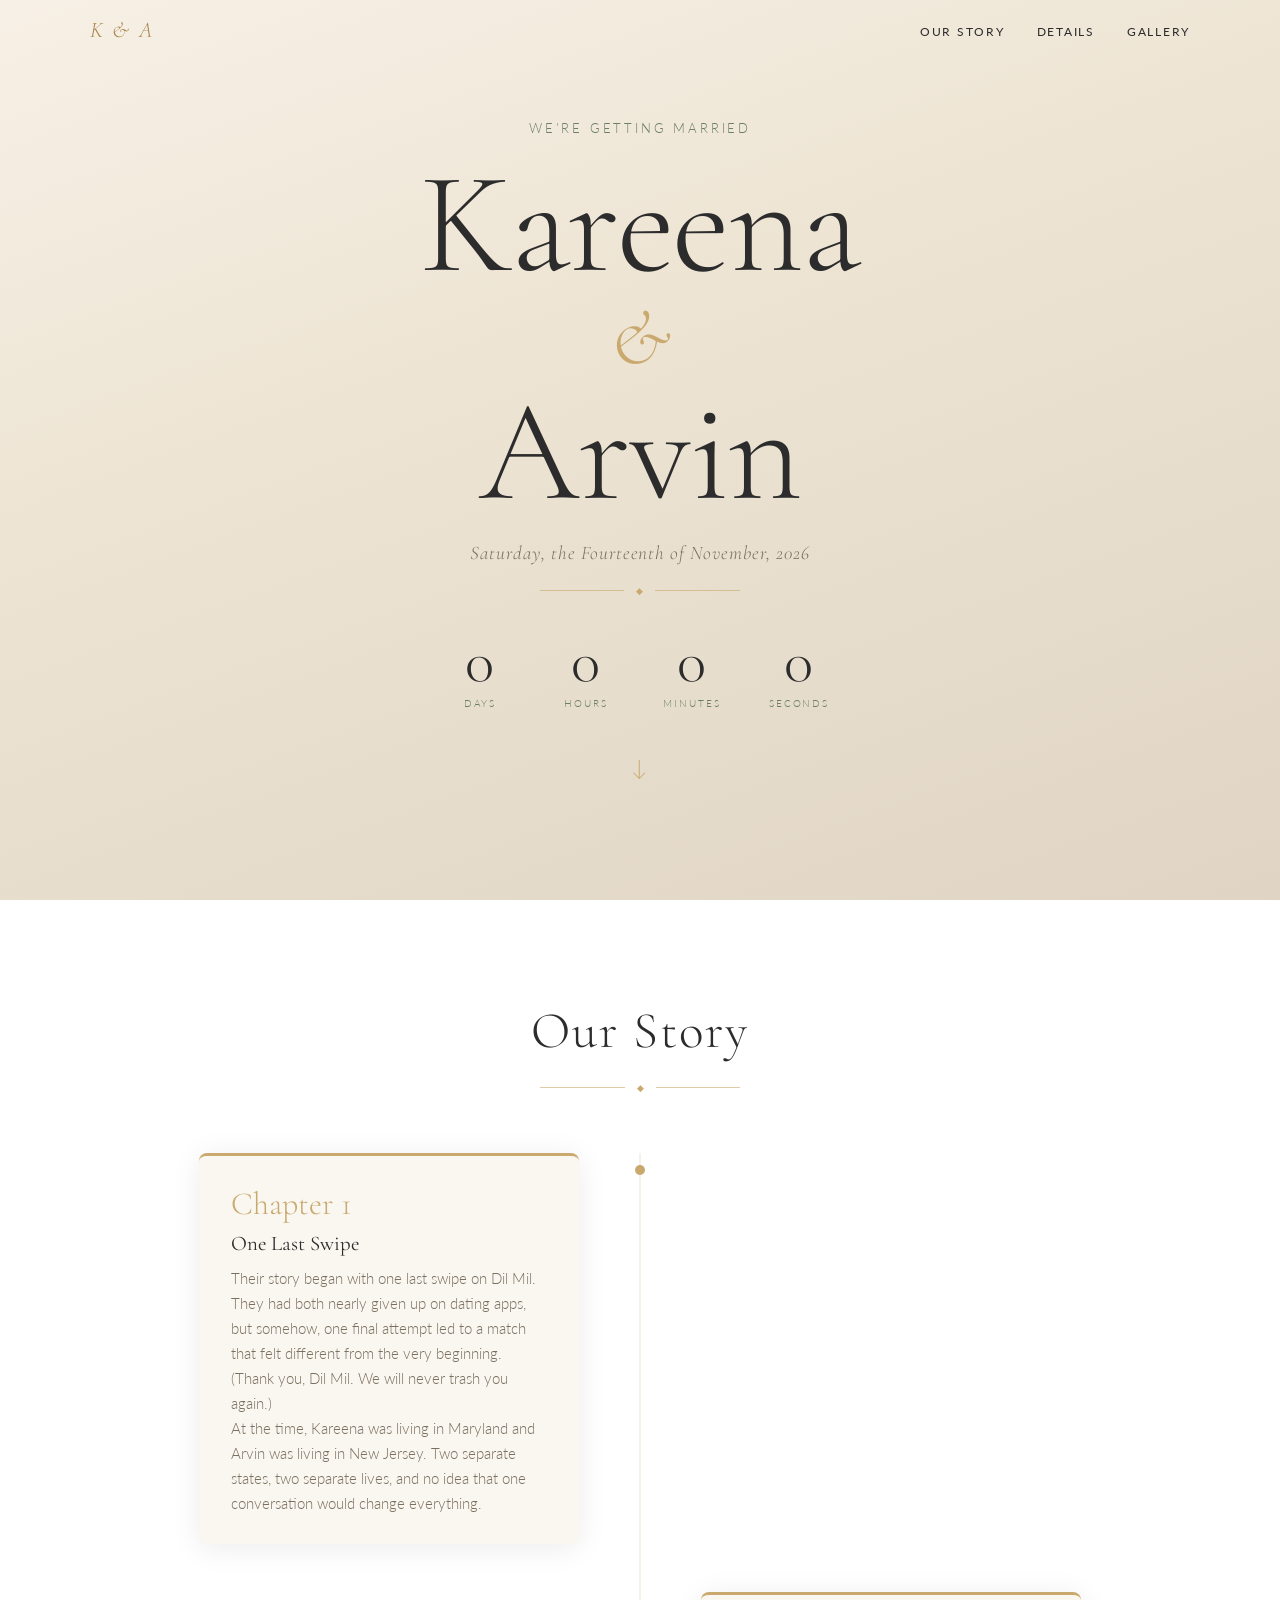
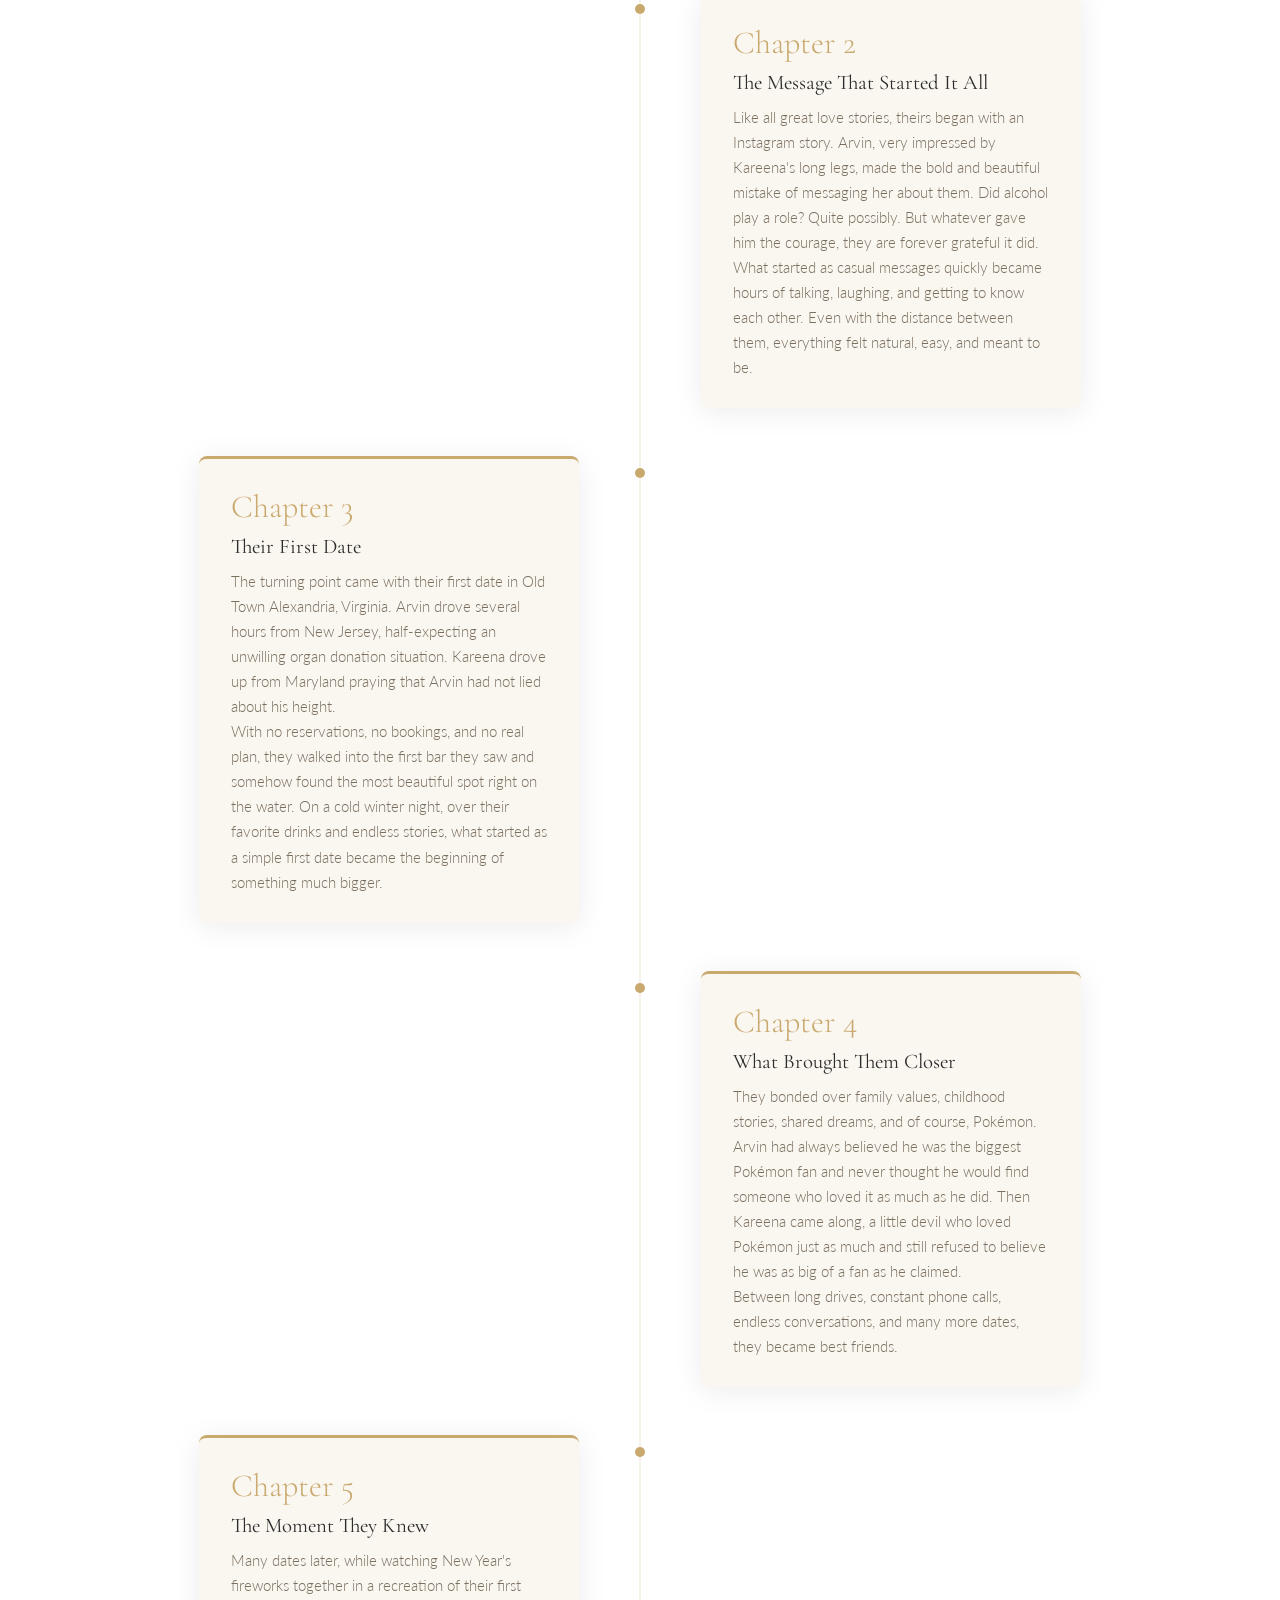
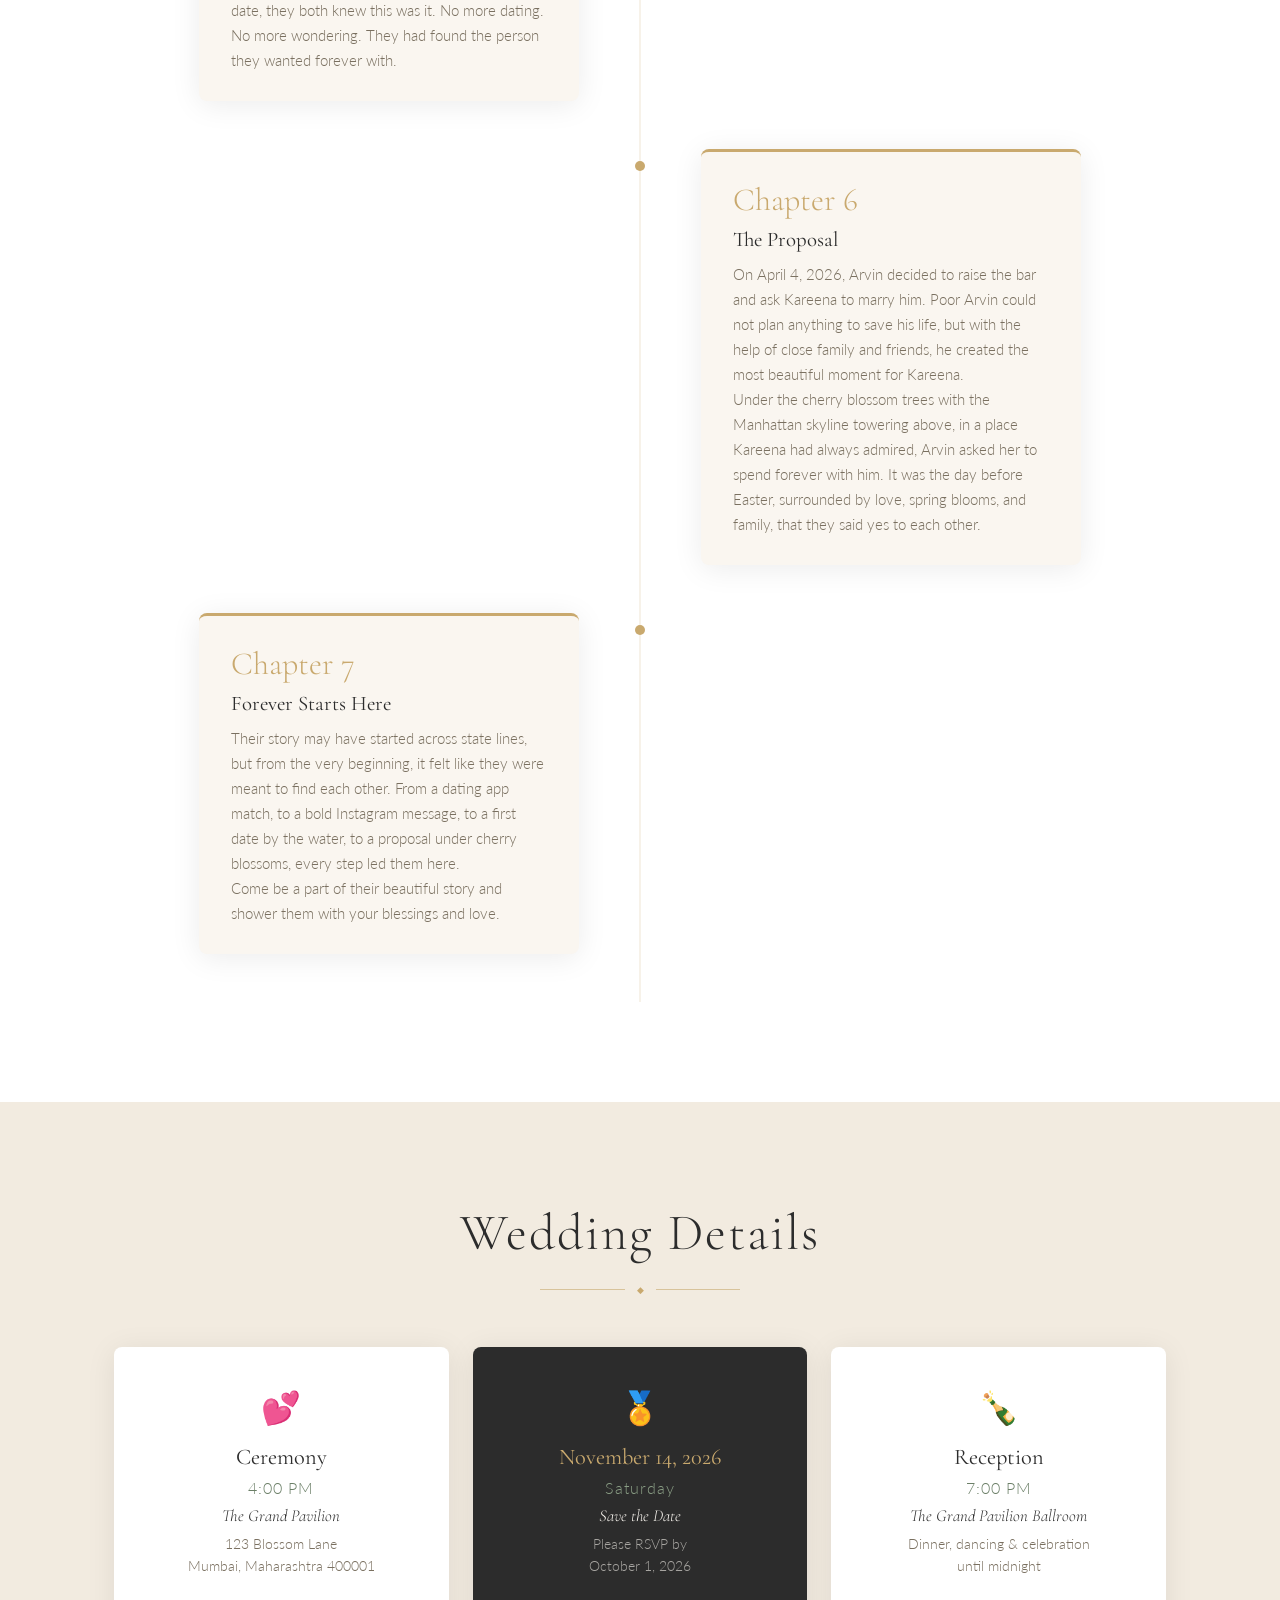
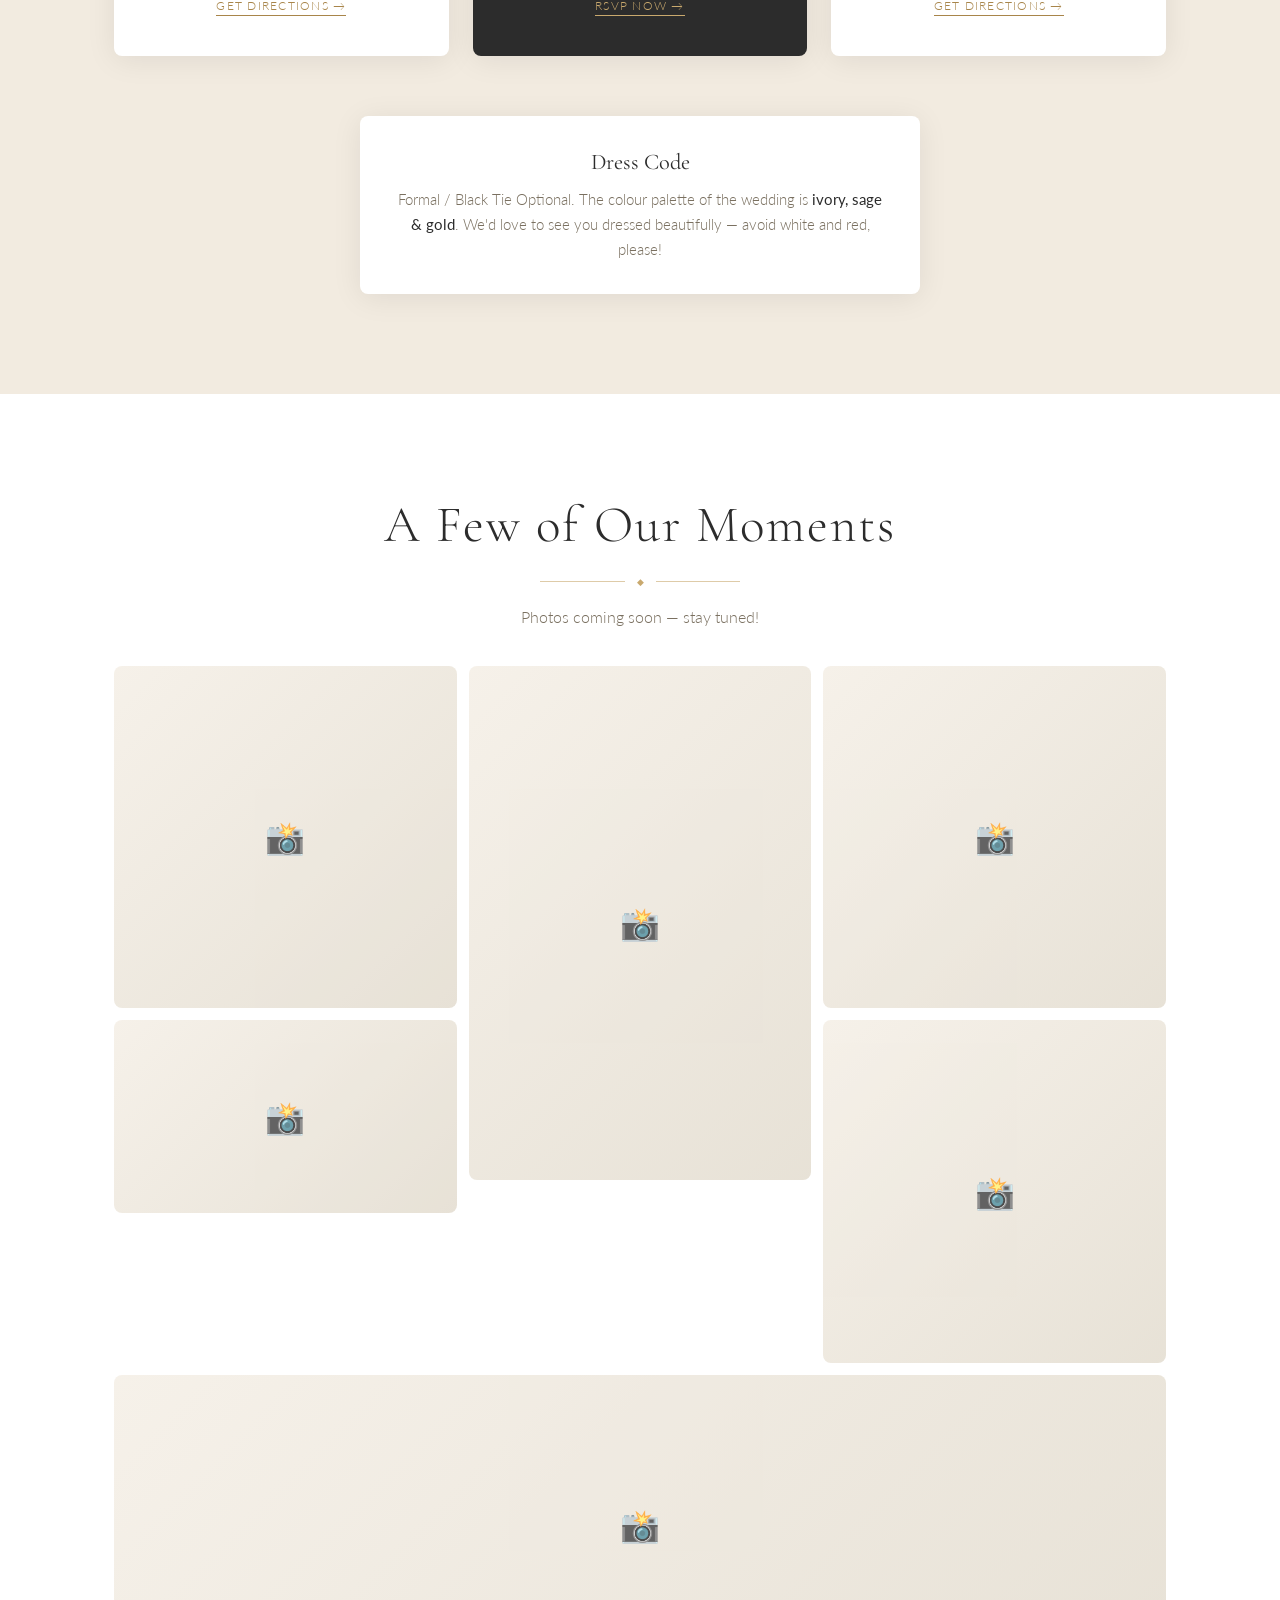
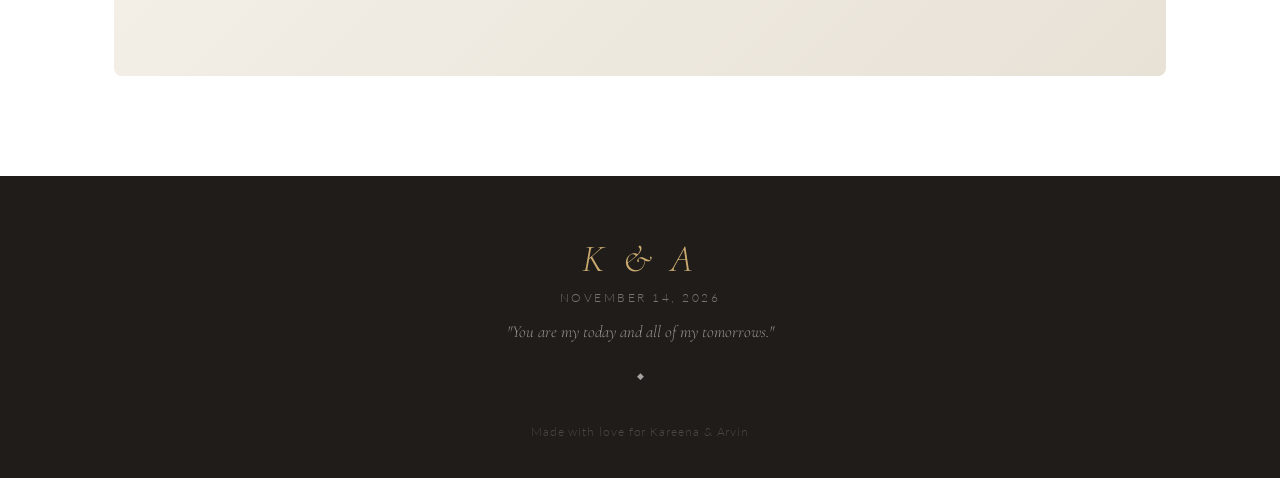
==== index.html @ 4f5df91a "fix: fixed RSVP link" ====
<!doctype html>
<html lang="en">
  <head>
    <meta charset="UTF-8" />
    <meta name="viewport" content="width=device-width, initial-scale=1.0" />
    <title>Kareena & Arvin — Forever Begins</title>
    <link rel="preconnect" href="https://fonts.googleapis.com" />
    <link rel="preconnect" href="https://fonts.gstatic.com" crossorigin />
    <link
      href="https://fonts.googleapis.com/css2?family=Cormorant+Garamond:ital,wght@0,300;0,400;0,600;1,300;1,400&family=Lato:wght@300;400&display=swap"
      rel="stylesheet"
    />
    <link rel="stylesheet" href="styles.css" />
  </head>
  <body>
    <!-- Navigation -->
    <nav id="navbar">
      <div class="nav-inner">
        <span class="nav-monogram">K &amp; A</span>
        <ul class="nav-links">
          <li><a href="#story">Our Story</a></li>
          <li><a href="#details">Details</a></li>
          <li><a href="#gallery">Gallery</a></li>
        </ul>
      </div>
    </nav>

    <!-- Hero -->
    <section id="hero">
      <div class="petals" aria-hidden="true" id="petals"></div>
      <div class="hero-content">
        <p class="hero-pre">We're getting married</p>
        <h1 class="hero-names">Kareena<span class="amp">&amp;</span>Arvin</h1>
        <p class="hero-date">Saturday, the Fourteenth of November, 2026</p>
        <div class="divider">
          <span></span><span class="diamond">◆</span><span></span>
        </div>
        <div class="countdown" id="countdown">
          <div class="count-block">
            <span class="count-num" id="days">--</span
            ><span class="count-label">Days</span>
          </div>
          <div class="count-block">
            <span class="count-num" id="hours">--</span
            ><span class="count-label">Hours</span>
          </div>
          <div class="count-block">
            <span class="count-num" id="minutes">--</span
            ><span class="count-label">Minutes</span>
          </div>
          <div class="count-block">
            <span class="count-num" id="seconds">--</span
            ><span class="count-label">Seconds</span>
          </div>
        </div>
        <a href="#story" class="scroll-cue" aria-label="Scroll down">&#8595;</a>
      </div>
    </section>

    <!-- Our Story -->
    <section id="story">
      <div class="container">
        <h2 class="section-title">Our Story</h2>
        <div class="divider">
          <span></span><span class="diamond">◆</span><span></span>
        </div>
        <div class="timeline">
          <div class="timeline-item left">
            <div class="timeline-card">
              <span class="timeline-year">Chapter 1</span>
              <h3>One Last Swipe</h3>
              <p>
                Their story began with one last swipe on Dil Mil. They had both
                nearly given up on dating apps, but somehow, one final attempt
                led to a match that felt different from the very beginning.
                (Thank you, Dil Mil. We will never trash you again.)
              </p>
              <p>
                At the time, Kareena was living in Maryland and Arvin was living
                in New Jersey. Two separate states, two separate lives, and no
                idea that one conversation would change everything.
              </p>
            </div>
          </div>
          <div class="timeline-item right">
            <div class="timeline-card">
              <span class="timeline-year">Chapter 2</span>
              <h3>The Message That Started It All</h3>
              <p>
                Like all great love stories, theirs began with an Instagram
                story. Arvin, very impressed by Kareena's long legs, made the
                bold and beautiful mistake of messaging her about them. Did
                alcohol play a role? Quite possibly. But whatever gave him the
                courage, they are forever grateful it did.
              </p>
              <p>
                What started as casual messages quickly became hours of talking,
                laughing, and getting to know each other. Even with the distance
                between them, everything felt natural, easy, and meant to be.
              </p>
            </div>
          </div>
          <div class="timeline-item left">
            <div class="timeline-card">
              <span class="timeline-year">Chapter 3</span>
              <h3>Their First Date</h3>
              <p>
                The turning point came with their first date in Old Town
                Alexandria, Virginia. Arvin drove several hours from New Jersey,
                half-expecting an unwilling organ donation situation. Kareena
                drove up from Maryland praying that Arvin had not lied about his
                height.
              </p>
              <p>
                With no reservations, no bookings, and no real plan, they walked
                into the first bar they saw and somehow found the most beautiful
                spot right on the water. On a cold winter night, over their
                favorite drinks and endless stories, what started as a simple
                first date became the beginning of something much bigger.
              </p>
            </div>
          </div>
          <div class="timeline-item right">
            <div class="timeline-card">
              <span class="timeline-year">Chapter 4</span>
              <h3>What Brought Them Closer</h3>
              <p>
                They bonded over family values, childhood stories, shared
                dreams, and of course, Pokémon. Arvin had always believed he was
                the biggest Pokémon fan and never thought he would find someone
                who loved it as much as he did. Then Kareena came along, a
                little devil who loved Pokémon just as much and still refused to
                believe he was as big of a fan as he claimed.
              </p>
              <p>
                Between long drives, constant phone calls, endless
                conversations, and many more dates, they became best friends.
              </p>
            </div>
          </div>
          <div class="timeline-item left">
            <div class="timeline-card">
              <span class="timeline-year">Chapter 5</span>
              <h3>The Moment They Knew</h3>
              <p>
                Many dates later, while watching New Year's fireworks together
                in a recreation of their first date, they both knew this was it.
                No more dating. No more wondering. They had found the person
                they wanted forever with.
              </p>
            </div>
          </div>
          <div class="timeline-item right">
            <div class="timeline-card">
              <span class="timeline-year">Chapter 6</span>
              <h3>The Proposal</h3>
              <p>
                On April 4, 2026, Arvin decided to raise the bar and ask Kareena
                to marry him. Poor Arvin could not plan anything to save his
                life, but with the help of close family and friends, he created
                the most beautiful moment for Kareena.
              </p>
              <p>
                Under the cherry blossom trees with the Manhattan skyline
                towering above, in a place Kareena had always admired, Arvin
                asked her to spend forever with him. It was the day before
                Easter, surrounded by love, spring blooms, and family, that they
                said yes to each other.
              </p>
            </div>
          </div>
          <div class="timeline-item left">
            <div class="timeline-card">
              <span class="timeline-year">Chapter 7</span>
              <h3>Forever Starts Here</h3>
              <p>
                Their story may have started across state lines, but from the
                very beginning, it felt like they were meant to find each other.
                From a dating app match, to a bold Instagram message, to a first
                date by the water, to a proposal under cherry blossoms, every
                step led them here.
              </p>
              <p>
                Come be a part of their beautiful story and shower them with
                your blessings and love.
              </p>
            </div>
          </div>
        </div>
      </div>
    </section>

    <!-- Details -->
    <section id="details">
      <div class="container">
        <h2 class="section-title">Wedding Details</h2>
        <div class="divider">
          <span></span><span class="diamond">◆</span><span></span>
        </div>
        <div class="details-grid">
          <div class="detail-card">
            <div class="detail-icon">&#128149;</div>
            <h3>Ceremony</h3>
            <p class="detail-time">4:00 PM</p>
            <p class="detail-venue">The Grand Pavilion</p>
            <p class="detail-address">
              123 Blossom Lane<br />Mumbai, Maharashtra 400001
            </p>
            <a
              class="detail-link"
              href="https://maps.google.com"
              target="_blank"
              rel="noopener"
              >Get Directions →</a
            >
          </div>

          <div class="detail-card featured">
            <div class="detail-icon">&#127941;</div>
            <h3>November 14, 2026</h3>
            <p class="detail-time">Saturday</p>
            <p class="detail-venue">Save the Date</p>
            <p class="detail-address">Please RSVP by<br />October 1, 2026</p>
            <a class="detail-link" href="rsvp.html">RSVP Now →</a>
          </div>

          <div class="detail-card">
            <div class="detail-icon">&#127870;</div>
            <h3>Reception</h3>
            <p class="detail-time">7:00 PM</p>
            <p class="detail-venue">The Grand Pavilion Ballroom</p>
            <p class="detail-address">
              Dinner, dancing &amp; celebration<br />until midnight
            </p>
            <a
              class="detail-link"
              href="https://maps.google.com"
              target="_blank"
              rel="noopener"
              >Get Directions →</a
            >
          </div>
        </div>

        <div class="dress-code">
          <h3>Dress Code</h3>
          <p>
            Formal / Black Tie Optional. The colour palette of the wedding is
            <strong>ivory, sage &amp; gold</strong>. We'd love to see you
            dressed beautifully — avoid white and red, please!
          </p>
        </div>
      </div>
    </section>

    <!-- Gallery -->
    <section id="gallery">
      <div class="container">
        <h2 class="section-title">A Few of Our Moments</h2>
        <div class="divider">
          <span></span><span class="diamond">◆</span><span></span>
        </div>
        <p class="section-sub">Photos coming soon — stay tuned!</p>
        <div class="gallery-grid">
          <div class="gallery-item g1">
            <div class="gallery-placeholder"><span>&#128248;</span></div>
          </div>
          <div class="gallery-item g2">
            <div class="gallery-placeholder"><span>&#128248;</span></div>
          </div>
          <div class="gallery-item g3">
            <div class="gallery-placeholder"><span>&#128248;</span></div>
          </div>
          <div class="gallery-item g4">
            <div class="gallery-placeholder"><span>&#128248;</span></div>
          </div>
          <div class="gallery-item g5">
            <div class="gallery-placeholder"><span>&#128248;</span></div>
          </div>
          <div class="gallery-item g6">
            <div class="gallery-placeholder"><span>&#128248;</span></div>
          </div>
        </div>
      </div>
    </section>

    <!-- Footer -->
    <footer id="footer">
      <p class="footer-monogram">K &amp; A</p>
      <p class="footer-date">November 14, 2026</p>
      <p class="footer-quote">"You are my today and all of my tomorrows."</p>
      <div class="divider light">
        <span></span><span class="diamond">◆</span><span></span>
      </div>
      <p class="footer-credit">Made with love for Kareena &amp; Arvin</p>
    </footer>

    <script src="script.js"></script>
  </body>
</html>
---- styles.css ----
/* ===== Variables ===== */
:root {
  --ivory:     #faf6f0;
  --cream:     #f2ebe0;
  --sage:      #8a9e85;
  --sage-dark: #6b7f67;
  --gold:      #c9a96e;
  --gold-dark: #a8854a;
  --charcoal:  #2c2c2c;
  --muted:     #7a7060;
  --white:     #ffffff;
  --radius:    8px;
  --shadow:    0 4px 30px rgba(0,0,0,0.08);
  --transition: 0.3s ease;
  --font-serif: 'Cormorant Garamond', Georgia, serif;
  --font-sans:  'Lato', sans-serif;
}

/* ===== Reset ===== */
*, *::before, *::after { box-sizing: border-box; margin: 0; padding: 0; }
html { scroll-behavior: smooth; }
body {
  font-family: var(--font-sans);
  font-weight: 300;
  color: var(--charcoal);
  background: var(--ivory);
  overflow-x: hidden;
}

/* ===== Utility ===== */
.container {
  max-width: 1100px;
  margin: 0 auto;
  padding: 0 24px;
}
.section-title {
  font-family: var(--font-serif);
  font-size: clamp(2rem, 5vw, 3.2rem);
  font-weight: 300;
  text-align: center;
  color: var(--charcoal);
  letter-spacing: 0.04em;
}
.section-sub {
  text-align: center;
  color: var(--muted);
  font-size: 1rem;
  margin-top: 12px;
}
.divider {
  display: flex;
  align-items: center;
  gap: 12px;
  margin: 20px auto;
  max-width: 200px;
}
.divider span:first-child,
.divider span:last-child {
  flex: 1;
  height: 1px;
  background: var(--gold);
  opacity: 0.6;
}
.divider .diamond {
  color: var(--gold);
  font-size: 0.55rem;
  flex: none;
}
.divider.light span:first-child,
.divider.light span:last-child { background: rgba(255,255,255,0.4); }
.divider.light .diamond { color: rgba(255,255,255,0.6); }

/* ===== Navbar ===== */
#navbar {
  position: fixed;
  top: 0; left: 0; right: 0;
  z-index: 100;
  padding: 16px 24px;
  transition: background var(--transition), box-shadow var(--transition);
}
#navbar.scrolled {
  background: rgba(250, 246, 240, 0.97);
  box-shadow: 0 2px 20px rgba(0,0,0,0.06);
  backdrop-filter: blur(8px);
}
.nav-inner {
  max-width: 1100px;
  margin: 0 auto;
  display: flex;
  align-items: center;
  justify-content: space-between;
}
.nav-monogram {
  font-family: var(--font-serif);
  font-size: 1.4rem;
  font-style: italic;
  color: var(--gold-dark);
  letter-spacing: 0.1em;
}
.nav-links {
  list-style: none;
  display: flex;
  gap: 32px;
}
.nav-links a {
  font-family: var(--font-sans);
  font-size: 0.78rem;
  font-weight: 400;
  letter-spacing: 0.14em;
  text-transform: uppercase;
  text-decoration: none;
  color: var(--charcoal);
  transition: color var(--transition);
}
.nav-links a:hover { color: var(--gold-dark); }

/* ===== Hero ===== */
#hero {
  position: relative;
  min-height: 100vh;
  display: flex;
  align-items: center;
  justify-content: center;
  text-align: center;
  background: linear-gradient(160deg, #f7f0e6 0%, #ede4d3 40%, #e0d5c5 100%);
  overflow: hidden;
}
.hero-content {
  position: relative;
  z-index: 2;
  padding: 24px;
}
.hero-pre {
  font-family: var(--font-sans);
  font-size: 0.8rem;
  letter-spacing: 0.22em;
  text-transform: uppercase;
  color: var(--sage-dark);
  margin-bottom: 20px;
}
.hero-names {
  font-family: var(--font-serif);
  font-size: clamp(3.5rem, 12vw, 9rem);
  font-weight: 300;
  line-height: 0.95;
  color: var(--charcoal);
  letter-spacing: -0.01em;
}
.hero-names .amp {
  display: block;
  font-style: italic;
  font-size: 0.55em;
  color: var(--gold);
  margin: 0.1em 0;
}
.hero-date {
  margin-top: 20px;
  font-family: var(--font-serif);
  font-size: clamp(0.95rem, 2.5vw, 1.2rem);
  font-style: italic;
  color: var(--muted);
  letter-spacing: 0.05em;
}
.countdown {
  display: flex;
  gap: clamp(16px, 4vw, 48px);
  justify-content: center;
  margin-top: 36px;
}
.count-block {
  display: flex;
  flex-direction: column;
  align-items: center;
  gap: 4px;
}
.count-num {
  font-family: var(--font-serif);
  font-size: clamp(2rem, 6vw, 3.8rem);
  font-weight: 300;
  color: var(--charcoal);
  line-height: 1;
  min-width: 2ch;
  text-align: center;
}
.count-label {
  font-size: 0.65rem;
  letter-spacing: 0.18em;
  text-transform: uppercase;
  color: var(--sage-dark);
}
.scroll-cue {
  display: inline-block;
  margin-top: 44px;
  font-size: 1.4rem;
  color: var(--gold);
  text-decoration: none;
  animation: bounce 2s infinite;
}

/* Petals */
.petals { position: absolute; inset: 0; pointer-events: none; overflow: hidden; }
.petal {
  position: absolute;
  top: -30px;
  width: 10px;
  height: 14px;
  border-radius: 50% 0 50% 0;
  opacity: 0;
  animation: fall linear infinite;
}

@keyframes fall {
  0%   { transform: translateY(0) rotate(0deg) scale(0.8); opacity: 0; }
  10%  { opacity: 0.6; }
  90%  { opacity: 0.4; }
  100% { transform: translateY(110vh) rotate(720deg) scale(1); opacity: 0; }
}
@keyframes bounce {
  0%, 100% { transform: translateY(0); }
  50%       { transform: translateY(8px); }
}

/* ===== Story ===== */
#story {
  padding: 100px 0;
  background: var(--white);
}
.timeline {
  position: relative;
  margin-top: 60px;
  padding: 0 20px;
}
.timeline::before {
  content: '';
  position: absolute;
  top: 0; bottom: 0;
  left: 50%;
  width: 1px;
  background: var(--gold);
  opacity: 0.3;
  transform: translateX(-50%);
}
.timeline-item {
  display: flex;
  justify-content: flex-end;
  padding: 0 56% 48px 0;
  position: relative;
}
.timeline-item.right {
  justify-content: flex-start;
  padding: 0 0 48px 56%;
}
.timeline-item::after {
  content: '';
  position: absolute;
  top: 12px;
  left: 50%;
  width: 10px;
  height: 10px;
  background: var(--gold);
  border-radius: 50%;
  transform: translateX(-50%);
}
.timeline-card {
  background: var(--ivory);
  border-radius: var(--radius);
  padding: 28px 32px;
  box-shadow: var(--shadow);
  max-width: 380px;
  border-top: 3px solid var(--gold);
  transition: transform var(--transition);
}
.timeline-card:hover { transform: translateY(-4px); }
.timeline-year {
  font-family: var(--font-serif);
  font-size: 2rem;
  font-weight: 300;
  color: var(--gold);
  display: block;
  margin-bottom: 8px;
}
.timeline-card h3 {
  font-family: var(--font-serif);
  font-size: 1.3rem;
  font-weight: 400;
  margin-bottom: 10px;
  color: var(--charcoal);
}
.timeline-card p {
  font-size: 0.92rem;
  line-height: 1.7;
  color: var(--muted);
}

/* ===== Details ===== */
#details {
  padding: 100px 0;
  background: var(--cream);
}
.details-grid {
  display: grid;
  grid-template-columns: repeat(3, 1fr);
  gap: 24px;
  margin-top: 52px;
}
.detail-card {
  background: var(--white);
  border-radius: var(--radius);
  padding: 40px 28px;
  text-align: center;
  box-shadow: var(--shadow);
  transition: transform var(--transition);
  display: flex;
  flex-direction: column;
  align-items: center;
  gap: 8px;
}
.detail-card:hover { transform: translateY(-4px); }
.detail-card.featured {
  background: var(--charcoal);
  color: var(--ivory);
  transform: translateY(-10px);
}
.detail-card.featured:hover { transform: translateY(-14px); }
.detail-icon { font-size: 2rem; margin-bottom: 8px; }
.detail-card h3 {
  font-family: var(--font-serif);
  font-size: 1.4rem;
  font-weight: 400;
}
.detail-card.featured h3 { color: var(--gold); }
.detail-time {
  font-size: 1rem;
  color: var(--sage-dark);
  letter-spacing: 0.06em;
}
.detail-card.featured .detail-time { color: var(--sage); }
.detail-venue {
  font-family: var(--font-serif);
  font-size: 1.05rem;
  font-style: italic;
  color: var(--charcoal);
}
.detail-card.featured .detail-venue { color: var(--ivory); }
.detail-address {
  font-size: 0.85rem;
  color: var(--muted);
  line-height: 1.6;
  text-align: center;
}
.detail-card.featured .detail-address { color: rgba(250,246,240,0.6); }
.detail-link {
  display: inline-block;
  margin-top: 12px;
  font-size: 0.78rem;
  letter-spacing: 0.1em;
  text-transform: uppercase;
  text-decoration: none;
  color: var(--gold-dark);
  border-bottom: 1px solid var(--gold-dark);
  padding-bottom: 2px;
  transition: opacity var(--transition);
}
.detail-card.featured .detail-link { color: var(--gold); border-color: var(--gold); }
.detail-link:hover { opacity: 0.7; }

.dress-code {
  margin-top: 60px;
  text-align: center;
  max-width: 560px;
  margin-left: auto;
  margin-right: auto;
  background: var(--white);
  border-radius: var(--radius);
  padding: 32px 36px;
  box-shadow: var(--shadow);
}
.dress-code h3 {
  font-family: var(--font-serif);
  font-size: 1.4rem;
  font-weight: 400;
  margin-bottom: 12px;
}
.dress-code p {
  font-size: 0.92rem;
  line-height: 1.7;
  color: var(--muted);
}
.dress-code strong { color: var(--charcoal); font-weight: 400; }

/* ===== Gallery ===== */
#gallery {
  padding: 100px 0;
  background: var(--white);
}
.gallery-grid {
  display: grid;
  grid-template-columns: repeat(3, 1fr);
  grid-template-rows: auto auto;
  gap: 12px;
  margin-top: 40px;
}
.gallery-item { border-radius: var(--radius); overflow: hidden; }
.g1 { grid-column: 1; grid-row: 1; aspect-ratio: 1; }
.g2 { grid-column: 2; grid-row: 1 / 3; aspect-ratio: 2/3; }
.g3 { grid-column: 3; grid-row: 1; aspect-ratio: 1; }
.g4 { grid-column: 1; grid-row: 2; aspect-ratio: 16/9; }
.g5 { grid-column: 3; grid-row: 2; aspect-ratio: 1; }
.g6 { grid-column: 1 / 4; grid-row: 3; aspect-ratio: 21/6; }

.gallery-placeholder {
  width: 100%;
  height: 100%;
  min-height: 180px;
  background: linear-gradient(135deg, var(--cream) 0%, #ddd5c5 100%);
  display: flex;
  align-items: center;
  justify-content: center;
  font-size: 2rem;
  color: var(--gold);
  opacity: 0.7;
  transition: opacity var(--transition);
}
.gallery-item:hover .gallery-placeholder { opacity: 1; }

/* ===== RSVP ===== */
#rsvp {
  padding: 100px 0;
  background: linear-gradient(160deg, #2c2c2c 0%, #3d3530 100%);
}
#rsvp .section-title { color: var(--ivory); }
#rsvp .section-sub { color: rgba(250,246,240,0.6); }
#rsvp .divider span:first-child,
#rsvp .divider span:last-child { background: var(--gold); opacity: 0.4; }
#rsvp .divider .diamond { color: var(--gold); }
.rsvp-container { max-width: 680px; }

.rsvp-form {
  margin-top: 48px;
  display: flex;
  flex-direction: column;
  gap: 20px;
}
.form-row {
  display: grid;
  grid-template-columns: 1fr 1fr;
  gap: 20px;
}
.form-group {
  display: flex;
  flex-direction: column;
  gap: 6px;
}
.form-group label {
  font-size: 0.75rem;
  letter-spacing: 0.14em;
  text-transform: uppercase;
  color: rgba(250,246,240,0.7);
}
.form-group input,
.form-group select,
.form-group textarea {
  background: rgba(255,255,255,0.06);
  border: 1px solid rgba(201,169,110,0.3);
  border-radius: var(--radius);
  padding: 12px 16px;
  font-family: var(--font-sans);
  font-size: 0.95rem;
  color: var(--ivory);
  outline: none;
  transition: border-color var(--transition);
}
.form-group input::placeholder,
.form-group textarea::placeholder { color: rgba(250,246,240,0.3); }
.form-group input:focus,
.form-group select:focus,
.form-group textarea:focus { border-color: var(--gold); }
.form-group select option { background: #3d3530; color: var(--ivory); }
.form-group textarea { resize: vertical; min-height: 90px; }

.radio-group {
  display: flex;
  gap: 24px;
  flex-wrap: wrap;
}
.radio-label {
  display: flex;
  align-items: center;
  gap: 8px;
  font-size: 0.92rem;
  color: var(--ivory);
  cursor: pointer;
  letter-spacing: normal;
  text-transform: none;
}
.radio-label input[type="radio"] {
  accent-color: var(--gold);
  width: 16px;
  height: 16px;
  cursor: pointer;
}
.optional { color: rgba(250,246,240,0.4); font-size: 0.75em; }

.btn-submit {
  align-self: center;
  margin-top: 8px;
  padding: 14px 56px;
  font-family: var(--font-sans);
  font-size: 0.8rem;
  font-weight: 400;
  letter-spacing: 0.18em;
  text-transform: uppercase;
  color: var(--charcoal);
  background: var(--gold);
  border: none;
  border-radius: 2px;
  cursor: pointer;
  transition: background var(--transition), transform var(--transition);
}
.btn-submit:hover {
  background: var(--gold-dark);
  transform: translateY(-2px);
}
.form-success, .form-error { text-align: center; font-size: 0.92rem; display: none; }
.form-success { color: #a8c9a0; }
.form-error   { color: #e8a09a; }

/* ===== Footer ===== */
#footer {
  padding: 60px 24px 40px;
  background: #1f1c19;
  text-align: center;
  display: flex;
  flex-direction: column;
  align-items: center;
  gap: 8px;
}
.footer-monogram {
  font-family: var(--font-serif);
  font-size: 2.4rem;
  font-style: italic;
  color: var(--gold);
  letter-spacing: 0.12em;
}
.footer-date {
  font-size: 0.78rem;
  letter-spacing: 0.2em;
  text-transform: uppercase;
  color: rgba(250,246,240,0.4);
  margin-bottom: 8px;
}
.footer-quote {
  font-family: var(--font-serif);
  font-style: italic;
  font-size: 1.05rem;
  color: rgba(250,246,240,0.55);
  max-width: 400px;
}
.footer-credit {
  font-size: 0.72rem;
  letter-spacing: 0.08em;
  color: rgba(250,246,240,0.2);
  margin-top: 16px;
}

/* ===== RSVP Page ===== */
.rsvp-page #rsvp { padding-top: 60px; }

.rsvp-banner {
  padding: 140px 24px 60px;
  text-align: center;
  background: linear-gradient(160deg, #2c2c2c 0%, #3d3530 100%);
}
.rsvp-banner-title {
  font-family: var(--font-serif);
  font-size: clamp(3rem, 10vw, 6rem);
  font-weight: 300;
  color: var(--ivory);
  letter-spacing: 0.12em;
  line-height: 1;
  margin: 12px 0 16px;
}
.rsvp-banner .hero-pre { color: var(--sage); }
.rsvp-banner .hero-date { color: rgba(250,246,240,0.5); }

.honeypot { display: none; }
.nav-monogram { text-decoration: none; }
.nav-active { color: var(--gold-dark) !important; }

.rsvp-back {
  text-align: center;
  margin-top: 36px;
}
.rsvp-back a {
  font-size: 0.8rem;
  letter-spacing: 0.1em;
  text-transform: uppercase;
  color: rgba(250,246,240,0.45);
  text-decoration: none;
  border-bottom: 1px solid rgba(201,169,110,0.3);
  padding-bottom: 2px;
  transition: color var(--transition);
}
.rsvp-back a:hover { color: var(--gold); }

/* ===== Responsive ===== */
@media (max-width: 860px) {
  .details-grid { grid-template-columns: 1fr; max-width: 400px; margin-left: auto; margin-right: auto; }
  .detail-card.featured { transform: none; }
  .detail-card.featured:hover { transform: translateY(-4px); }

  .gallery-grid {
    grid-template-columns: 1fr 1fr;
    grid-template-rows: auto;
  }
  .g1,.g3,.g4,.g5 { grid-column: auto; grid-row: auto; aspect-ratio: 1; }
  .g2 { grid-column: auto; grid-row: auto; aspect-ratio: 1; }
  .g6 { grid-column: 1 / 3; aspect-ratio: 16/5; }

  .timeline::before { left: 20px; }
  .timeline-item,
  .timeline-item.right {
    justify-content: flex-start;
    padding: 0 0 36px 52px;
  }
  .timeline-item::after { left: 20px; }
  .timeline-card { max-width: 100%; }
}

@media (max-width: 600px) {
  .nav-links { display: none; }
  .form-row { grid-template-columns: 1fr; }
  .gallery-grid { grid-template-columns: 1fr; }
  .g6 { grid-column: 1; aspect-ratio: 4/3; }
  .hero-names { font-size: clamp(3rem, 18vw, 5.5rem); }
}
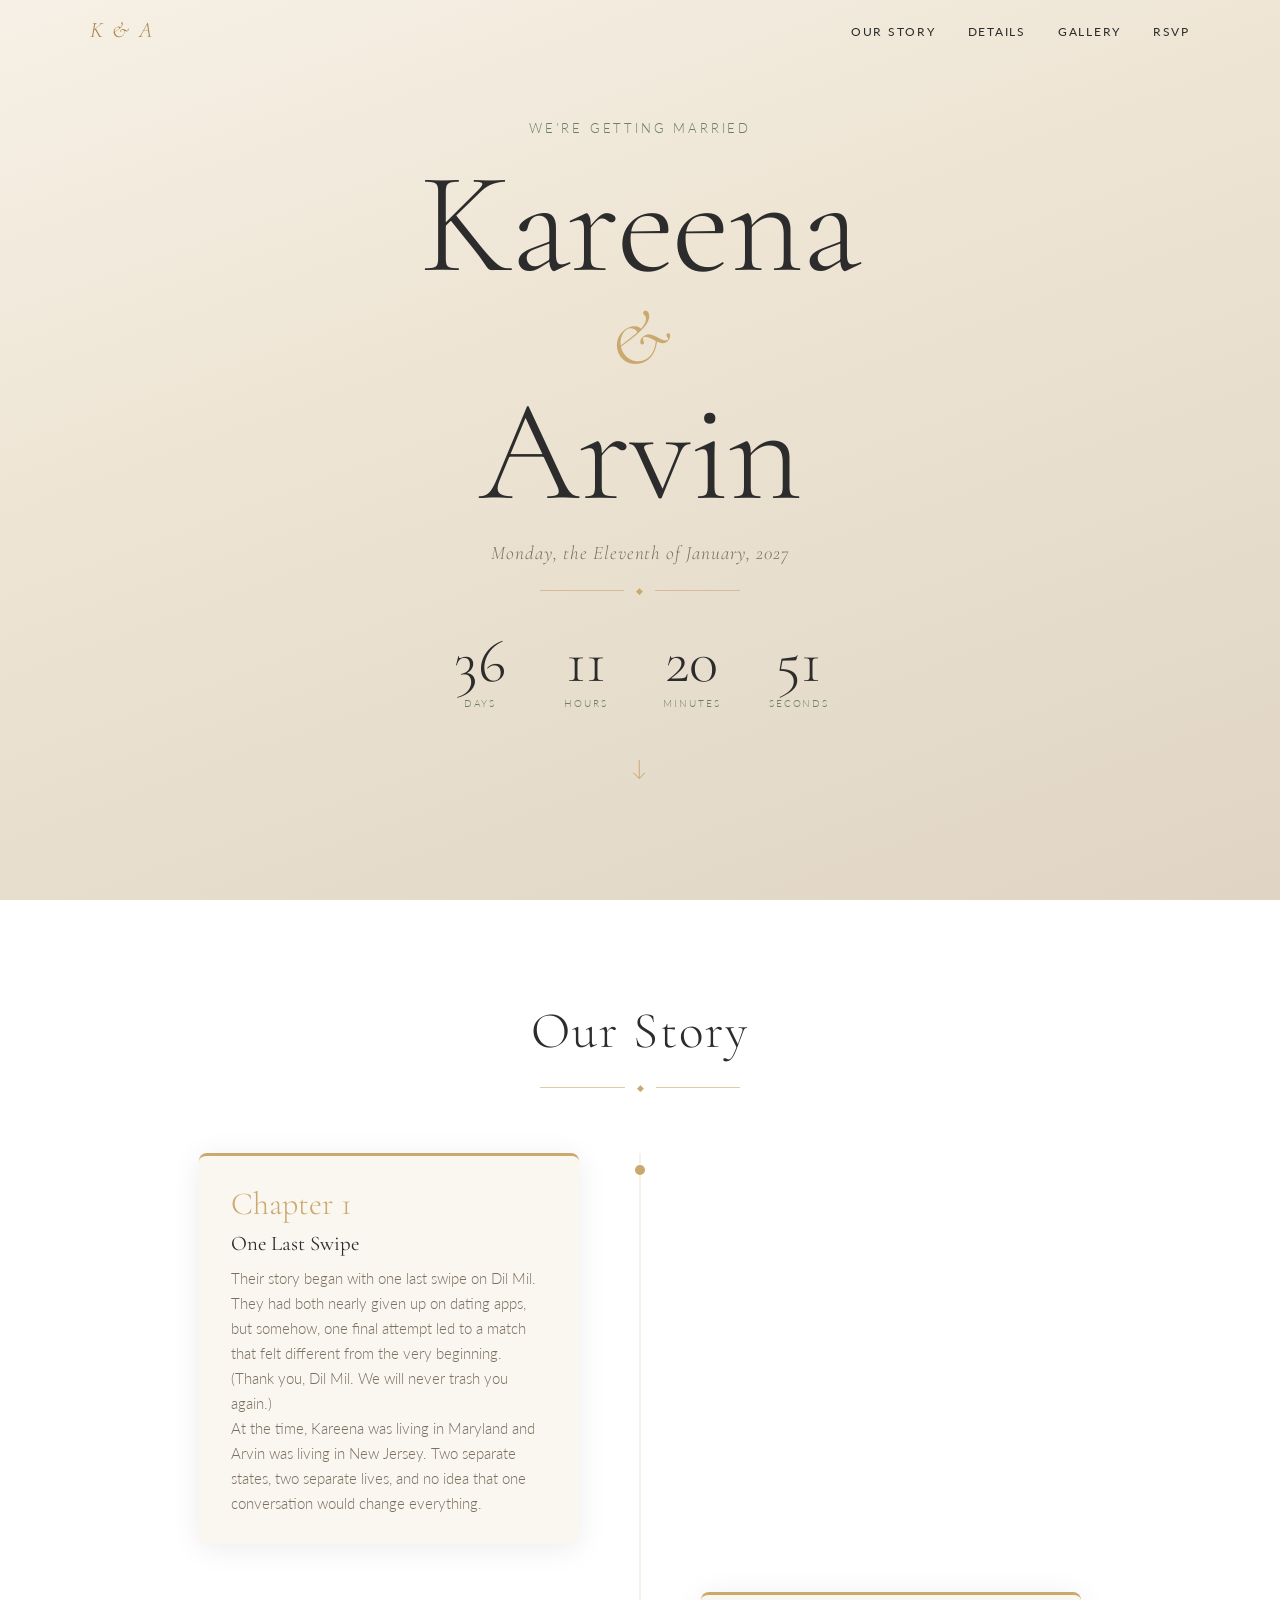
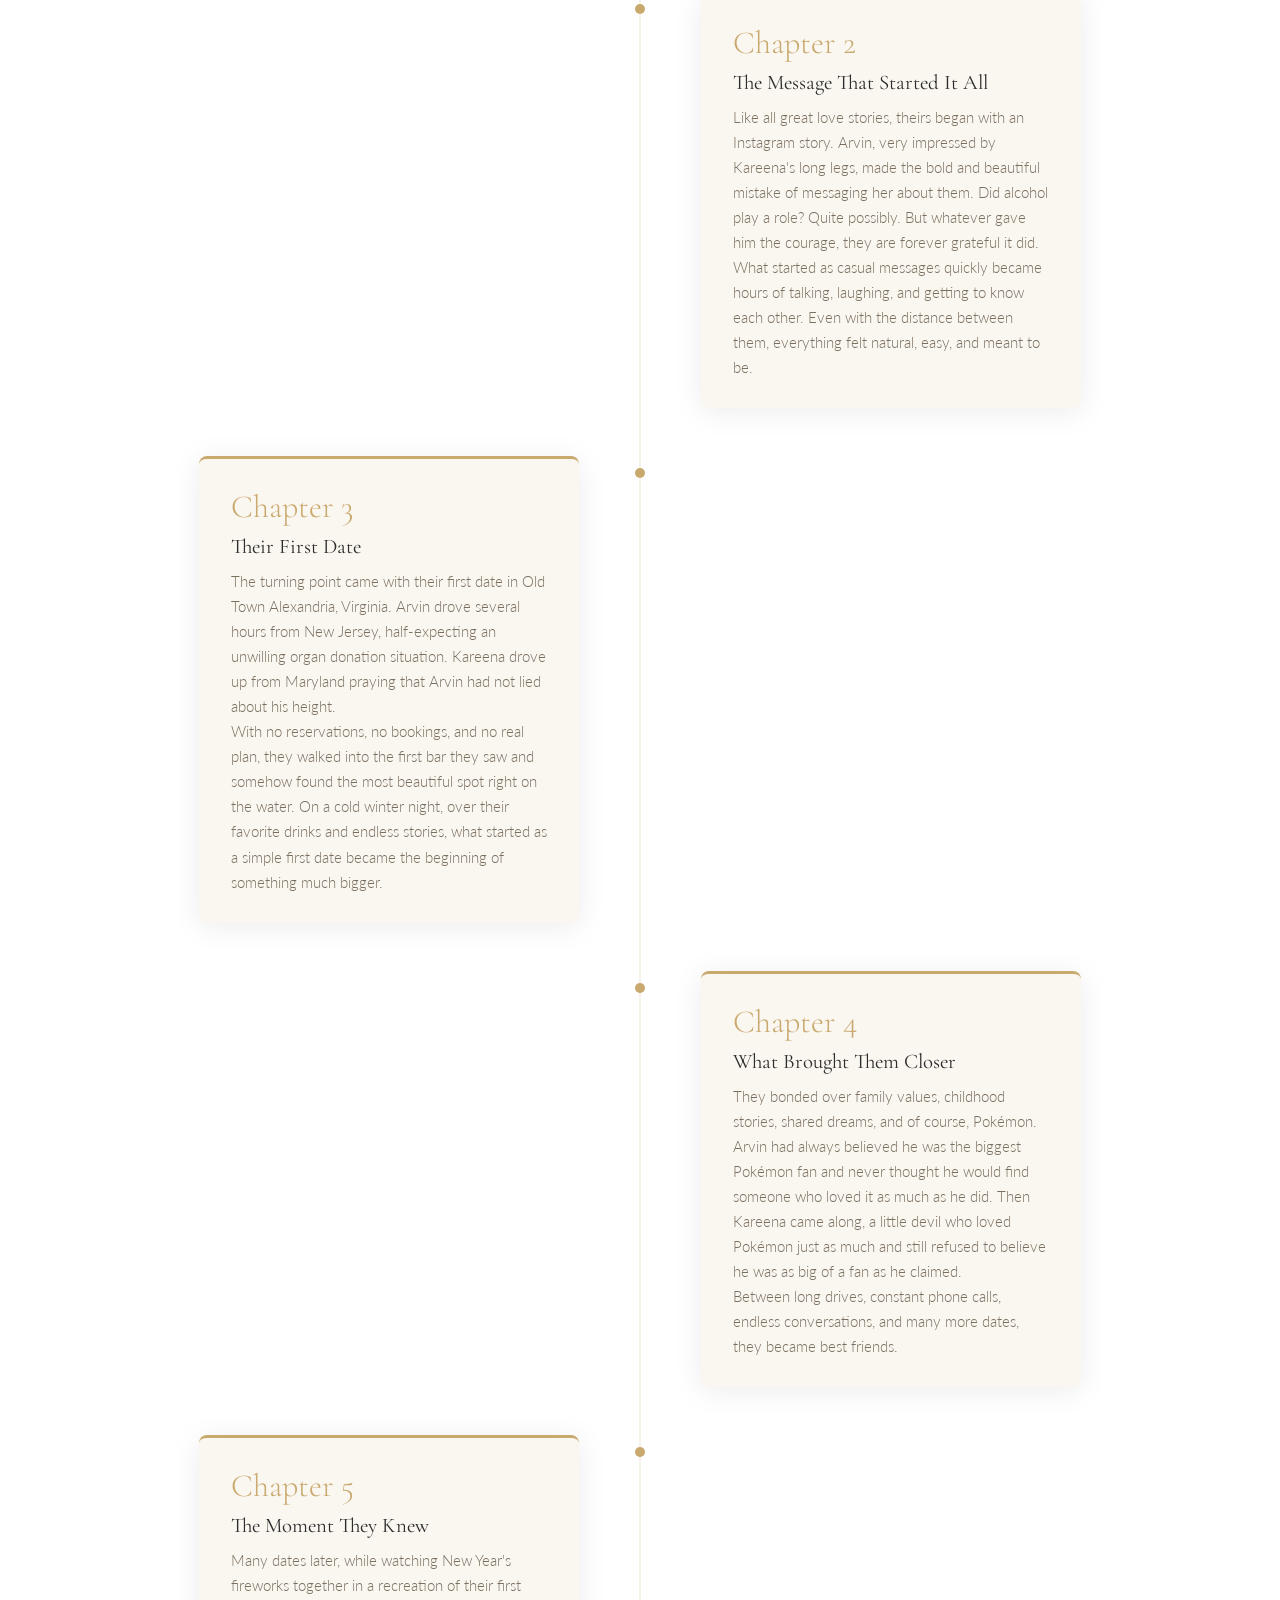
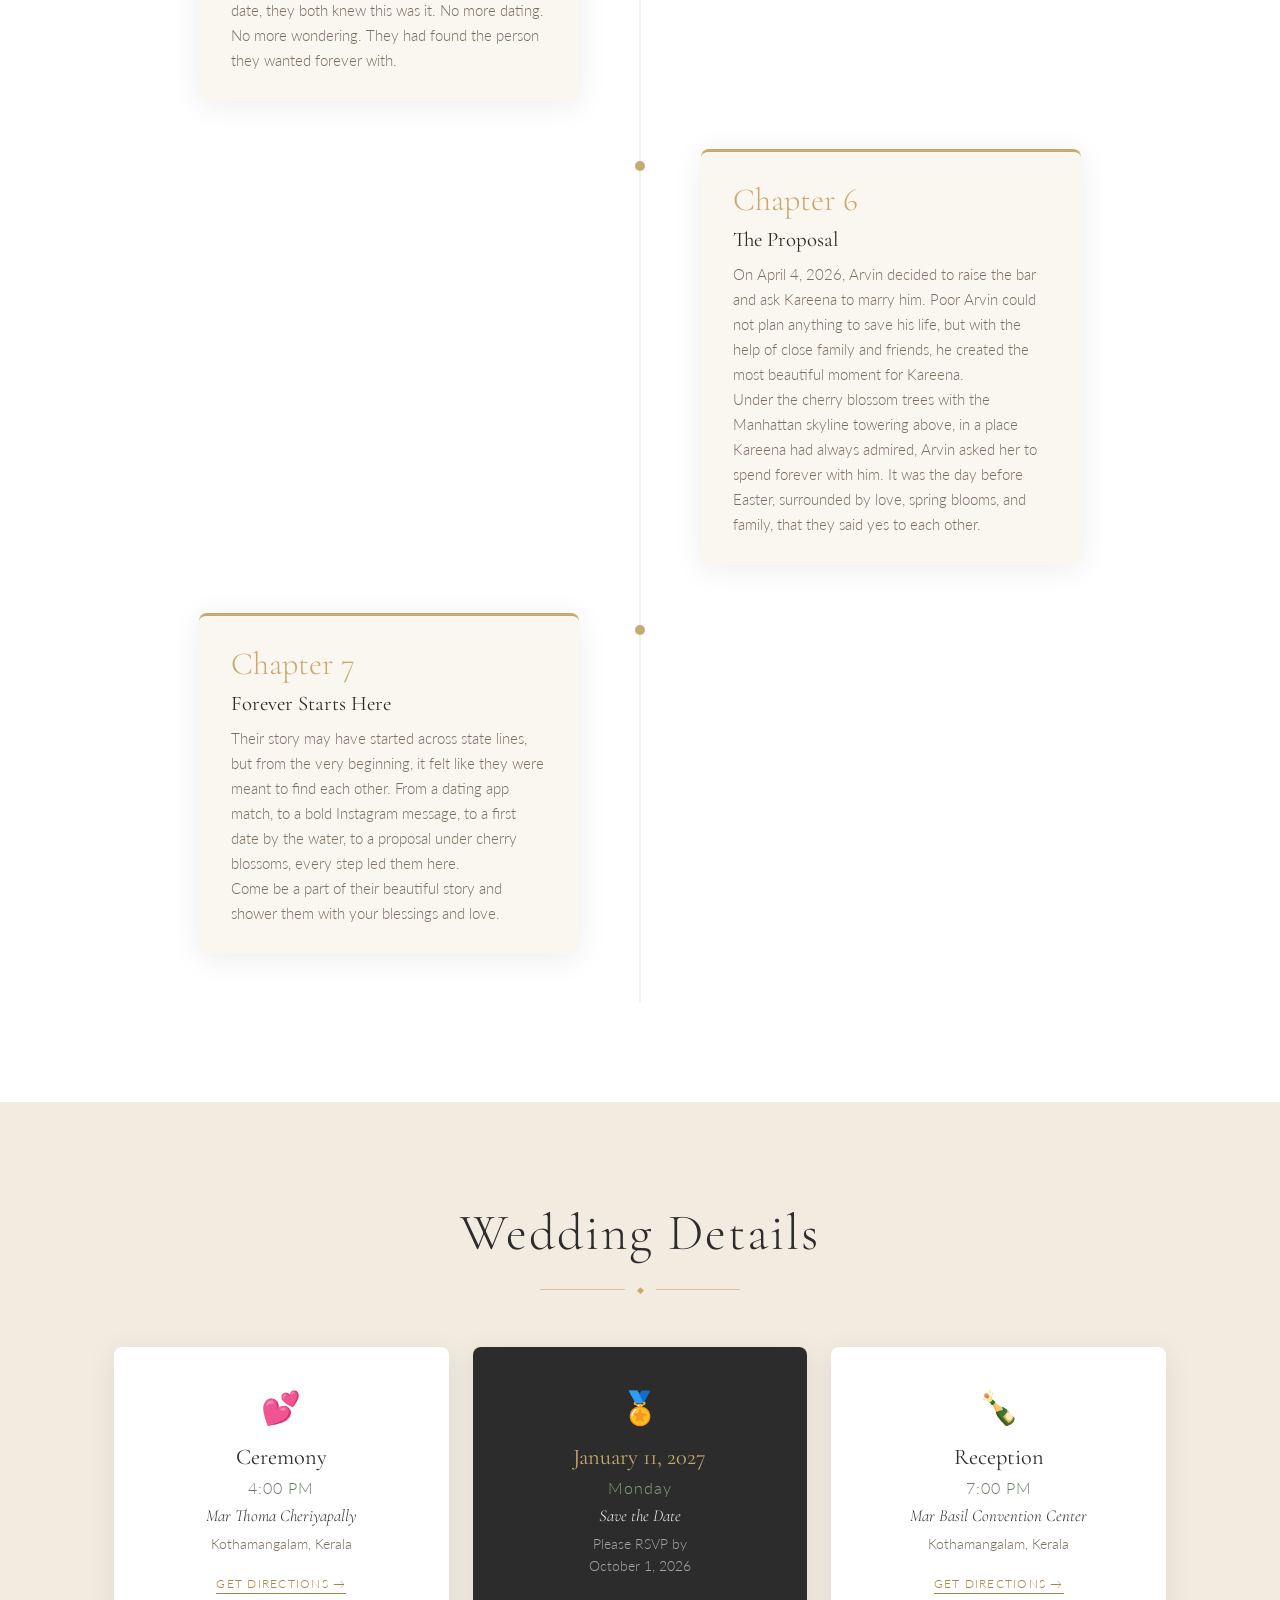
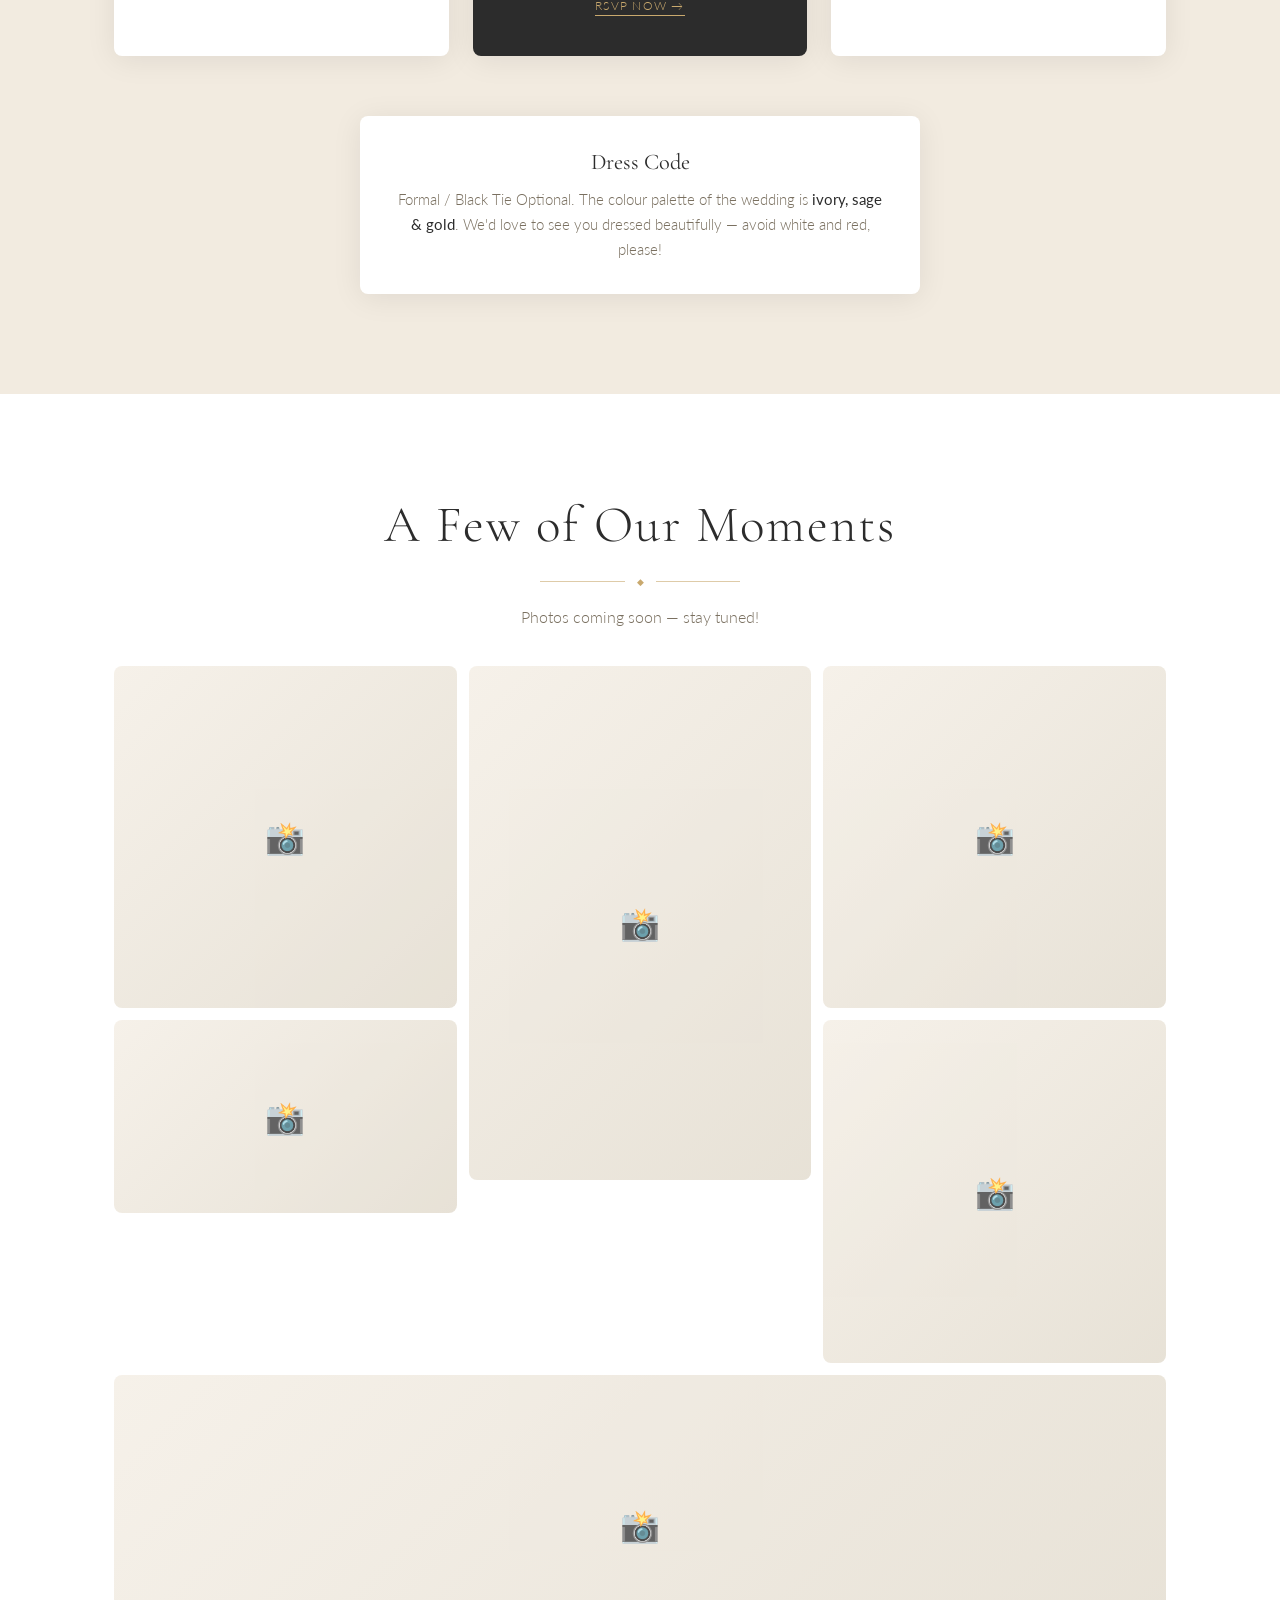
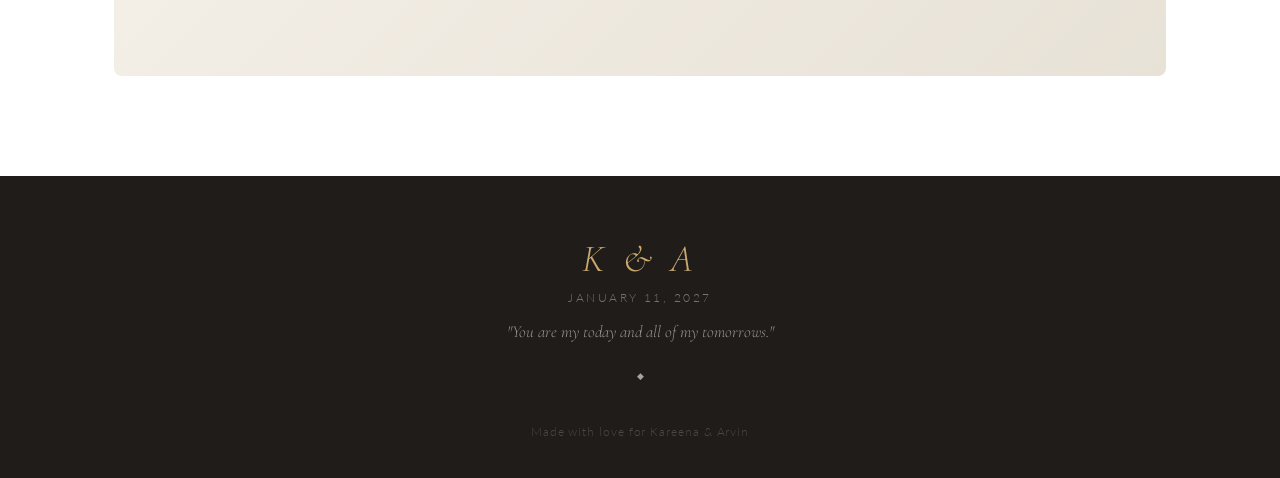
==== commit 85be4bbb: "Update wedding date to Jan 11 2027 and set venue details - Date changed to Monday, the Eleventh of J" ====
--- a/index.html
+++ b/index.html
@@ -1,300 +1,181 @@
-<!doctype html>
+<!DOCTYPE html>
 <html lang="en">
-  <head>
-    <meta charset="UTF-8" />
-    <meta name="viewport" content="width=device-width, initial-scale=1.0" />
-    <title>Kareena & Arvin — Forever Begins</title>
-    <link rel="preconnect" href="https://fonts.googleapis.com" />
-    <link rel="preconnect" href="https://fonts.gstatic.com" crossorigin />
-    <link
-      href="https://fonts.googleapis.com/css2?family=Cormorant+Garamond:ital,wght@0,300;0,400;0,600;1,300;1,400&family=Lato:wght@300;400&display=swap"
-      rel="stylesheet"
-    />
-    <link rel="stylesheet" href="styles.css" />
-  </head>
-  <body>
-    <!-- Navigation -->
-    <nav id="navbar">
-      <div class="nav-inner">
-        <span class="nav-monogram">K &amp; A</span>
-        <ul class="nav-links">
-          <li><a href="#story">Our Story</a></li>
-          <li><a href="#details">Details</a></li>
-          <li><a href="#gallery">Gallery</a></li>
-        </ul>
+<head>
+  <meta charset="UTF-8" />
+  <meta name="viewport" content="width=device-width, initial-scale=1.0" />
+  <title>Kareena & Arvin — Forever Begins</title>
+  <link rel="preconnect" href="https://fonts.googleapis.com" />
+  <link rel="preconnect" href="https://fonts.gstatic.com" crossorigin />
+  <link href="https://fonts.googleapis.com/css2?family=Cormorant+Garamond:ital,wght@0,300;0,400;0,600;1,300;1,400&family=Lato:wght@300;400&display=swap" rel="stylesheet" />
+  <link rel="stylesheet" href="styles.css" />
+</head>
+<body>
+
+  <!-- Navigation -->
+  <nav id="navbar">
+    <div class="nav-inner">
+      <span class="nav-monogram">K &amp; A</span>
+      <ul class="nav-links">
+        <li><a href="#story">Our Story</a></li>
+        <li><a href="#details">Details</a></li>
+        <li><a href="#gallery">Gallery</a></li>
+        <li id="nav-rsvp"><a href="rsvp.html">RSVP</a></li>
+      </ul>
+    </div>
+  </nav>
+
+  <!-- Hero -->
+  <section id="hero">
+    <div class="petals" aria-hidden="true" id="petals"></div>
+    <div class="hero-content">
+      <p class="hero-pre">We're getting married</p>
+      <h1 class="hero-names">Kareena<span class="amp">&amp;</span>Arvin</h1>
+      <p class="hero-date">Monday, the Eleventh of January, 2027</p>
+      <div class="divider"><span></span><span class="diamond">◆</span><span></span></div>
+      <div class="countdown" id="countdown">
+        <div class="count-block"><span class="count-num" id="days">--</span><span class="count-label">Days</span></div>
+        <div class="count-block"><span class="count-num" id="hours">--</span><span class="count-label">Hours</span></div>
+        <div class="count-block"><span class="count-num" id="minutes">--</span><span class="count-label">Minutes</span></div>
+        <div class="count-block"><span class="count-num" id="seconds">--</span><span class="count-label">Seconds</span></div>
       </div>
-    </nav>
+      <a href="#story" class="scroll-cue" aria-label="Scroll down">&#8595;</a>
+    </div>
+  </section>
 
-    <!-- Hero -->
-    <section id="hero">
-      <div class="petals" aria-hidden="true" id="petals"></div>
-      <div class="hero-content">
-        <p class="hero-pre">We're getting married</p>
-        <h1 class="hero-names">Kareena<span class="amp">&amp;</span>Arvin</h1>
-        <p class="hero-date">Saturday, the Fourteenth of November, 2026</p>
-        <div class="divider">
-          <span></span><span class="diamond">◆</span><span></span>
-        </div>
-        <div class="countdown" id="countdown">
-          <div class="count-block">
-            <span class="count-num" id="days">--</span
-            ><span class="count-label">Days</span>
-          </div>
-          <div class="count-block">
-            <span class="count-num" id="hours">--</span
-            ><span class="count-label">Hours</span>
-          </div>
-          <div class="count-block">
-            <span class="count-num" id="minutes">--</span
-            ><span class="count-label">Minutes</span>
-          </div>
-          <div class="count-block">
-            <span class="count-num" id="seconds">--</span
-            ><span class="count-label">Seconds</span>
+  <!-- Our Story -->
+  <section id="story">
+    <div class="container">
+      <h2 class="section-title">Our Story</h2>
+      <div class="divider"><span></span><span class="diamond">◆</span><span></span></div>
+      <div class="timeline">
+        <div class="timeline-item left">
+          <div class="timeline-card">
+            <span class="timeline-year">Chapter 1</span>
+            <h3>One Last Swipe</h3>
+            <p>Their story began with one last swipe on Dil Mil. They had both nearly given up on dating apps, but somehow, one final attempt led to a match that felt different from the very beginning. (Thank you, Dil Mil. We will never trash you again.)</p>
+            <p>At the time, Kareena was living in Maryland and Arvin was living in New Jersey. Two separate states, two separate lives, and no idea that one conversation would change everything.</p>
           </div>
         </div>
-        <a href="#story" class="scroll-cue" aria-label="Scroll down">&#8595;</a>
-      </div>
-    </section>
-
-    <!-- Our Story -->
-    <section id="story">
-      <div class="container">
-        <h2 class="section-title">Our Story</h2>
-        <div class="divider">
-          <span></span><span class="diamond">◆</span><span></span>
+        <div class="timeline-item right">
+          <div class="timeline-card">
+            <span class="timeline-year">Chapter 2</span>
+            <h3>The Message That Started It All</h3>
+            <p>Like all great love stories, theirs began with an Instagram story. Arvin, very impressed by Kareena's long legs, made the bold and beautiful mistake of messaging her about them. Did alcohol play a role? Quite possibly. But whatever gave him the courage, they are forever grateful it did.</p>
+            <p>What started as casual messages quickly became hours of talking, laughing, and getting to know each other. Even with the distance between them, everything felt natural, easy, and meant to be.</p>
+          </div>
         </div>
-        <div class="timeline">
-          <div class="timeline-item left">
-            <div class="timeline-card">
-              <span class="timeline-year">Chapter 1</span>
-              <h3>One Last Swipe</h3>
-              <p>
-                Their story began with one last swipe on Dil Mil. They had both
-                nearly given up on dating apps, but somehow, one final attempt
-                led to a match that felt different from the very beginning.
-                (Thank you, Dil Mil. We will never trash you again.)
-              </p>
-              <p>
-                At the time, Kareena was living in Maryland and Arvin was living
-                in New Jersey. Two separate states, two separate lives, and no
-                idea that one conversation would change everything.
-              </p>
-            </div>
+        <div class="timeline-item left">
+          <div class="timeline-card">
+            <span class="timeline-year">Chapter 3</span>
+            <h3>Their First Date</h3>
+            <p>The turning point came with their first date in Old Town Alexandria, Virginia. Arvin drove several hours from New Jersey, half-expecting an unwilling organ donation situation. Kareena drove up from Maryland praying that Arvin had not lied about his height.</p>
+            <p>With no reservations, no bookings, and no real plan, they walked into the first bar they saw and somehow found the most beautiful spot right on the water. On a cold winter night, over their favorite drinks and endless stories, what started as a simple first date became the beginning of something much bigger.</p>
           </div>
-          <div class="timeline-item right">
-            <div class="timeline-card">
-              <span class="timeline-year">Chapter 2</span>
-              <h3>The Message That Started It All</h3>
-              <p>
-                Like all great love stories, theirs began with an Instagram
-                story. Arvin, very impressed by Kareena's long legs, made the
-                bold and beautiful mistake of messaging her about them. Did
-                alcohol play a role? Quite possibly. But whatever gave him the
-                courage, they are forever grateful it did.
-              </p>
-              <p>
-                What started as casual messages quickly became hours of talking,
-                laughing, and getting to know each other. Even with the distance
-                between them, everything felt natural, easy, and meant to be.
-              </p>
-            </div>
+        </div>
+        <div class="timeline-item right">
+          <div class="timeline-card">
+            <span class="timeline-year">Chapter 4</span>
+            <h3>What Brought Them Closer</h3>
+            <p>They bonded over family values, childhood stories, shared dreams, and of course, Pokémon. Arvin had always believed he was the biggest Pokémon fan and never thought he would find someone who loved it as much as he did. Then Kareena came along, a little devil who loved Pokémon just as much and still refused to believe he was as big of a fan as he claimed.</p>
+            <p>Between long drives, constant phone calls, endless conversations, and many more dates, they became best friends.</p>
           </div>
-          <div class="timeline-item left">
-            <div class="timeline-card">
-              <span class="timeline-year">Chapter 3</span>
-              <h3>Their First Date</h3>
-              <p>
-                The turning point came with their first date in Old Town
-                Alexandria, Virginia. Arvin drove several hours from New Jersey,
-                half-expecting an unwilling organ donation situation. Kareena
-                drove up from Maryland praying that Arvin had not lied about his
-                height.
-              </p>
-              <p>
-                With no reservations, no bookings, and no real plan, they walked
-                into the first bar they saw and somehow found the most beautiful
-                spot right on the water. On a cold winter night, over their
-                favorite drinks and endless stories, what started as a simple
-                first date became the beginning of something much bigger.
-              </p>
-            </div>
+        </div>
+        <div class="timeline-item left">
+          <div class="timeline-card">
+            <span class="timeline-year">Chapter 5</span>
+            <h3>The Moment They Knew</h3>
+            <p>Many dates later, while watching New Year's fireworks together in a recreation of their first date, they both knew this was it. No more dating. No more wondering. They had found the person they wanted forever with.</p>
           </div>
-          <div class="timeline-item right">
-            <div class="timeline-card">
-              <span class="timeline-year">Chapter 4</span>
-              <h3>What Brought Them Closer</h3>
-              <p>
-                They bonded over family values, childhood stories, shared
-                dreams, and of course, Pokémon. Arvin had always believed he was
-                the biggest Pokémon fan and never thought he would find someone
-                who loved it as much as he did. Then Kareena came along, a
-                little devil who loved Pokémon just as much and still refused to
-                believe he was as big of a fan as he claimed.
-              </p>
-              <p>
-                Between long drives, constant phone calls, endless
-                conversations, and many more dates, they became best friends.
-              </p>
-            </div>
+        </div>
+        <div class="timeline-item right">
+          <div class="timeline-card">
+            <span class="timeline-year">Chapter 6</span>
+            <h3>The Proposal</h3>
+            <p>On April 4, 2026, Arvin decided to raise the bar and ask Kareena to marry him. Poor Arvin could not plan anything to save his life, but with the help of close family and friends, he created the most beautiful moment for Kareena.</p>
+            <p>Under the cherry blossom trees with the Manhattan skyline towering above, in a place Kareena had always admired, Arvin asked her to spend forever with him. It was the day before Easter, surrounded by love, spring blooms, and family, that they said yes to each other.</p>
           </div>
-          <div class="timeline-item left">
-            <div class="timeline-card">
-              <span class="timeline-year">Chapter 5</span>
-              <h3>The Moment They Knew</h3>
-              <p>
-                Many dates later, while watching New Year's fireworks together
-                in a recreation of their first date, they both knew this was it.
-                No more dating. No more wondering. They had found the person
-                they wanted forever with.
-              </p>
-            </div>
-          </div>
-          <div class="timeline-item right">
-            <div class="timeline-card">
-              <span class="timeline-year">Chapter 6</span>
-              <h3>The Proposal</h3>
-              <p>
-                On April 4, 2026, Arvin decided to raise the bar and ask Kareena
-                to marry him. Poor Arvin could not plan anything to save his
-                life, but with the help of close family and friends, he created
-                the most beautiful moment for Kareena.
-              </p>
-              <p>
-                Under the cherry blossom trees with the Manhattan skyline
-                towering above, in a place Kareena had always admired, Arvin
-                asked her to spend forever with him. It was the day before
-                Easter, surrounded by love, spring blooms, and family, that they
-                said yes to each other.
-              </p>
-            </div>
-          </div>
-          <div class="timeline-item left">
-            <div class="timeline-card">
-              <span class="timeline-year">Chapter 7</span>
-              <h3>Forever Starts Here</h3>
-              <p>
-                Their story may have started across state lines, but from the
-                very beginning, it felt like they were meant to find each other.
-                From a dating app match, to a bold Instagram message, to a first
-                date by the water, to a proposal under cherry blossoms, every
-                step led them here.
-              </p>
-              <p>
-                Come be a part of their beautiful story and shower them with
-                your blessings and love.
-              </p>
-            </div>
+        </div>
+        <div class="timeline-item left">
+          <div class="timeline-card">
+            <span class="timeline-year">Chapter 7</span>
+            <h3>Forever Starts Here</h3>
+            <p>Their story may have started across state lines, but from the very beginning, it felt like they were meant to find each other. From a dating app match, to a bold Instagram message, to a first date by the water, to a proposal under cherry blossoms, every step led them here.</p>
+            <p>Come be a part of their beautiful story and shower them with your blessings and love.</p>
           </div>
         </div>
       </div>
-    </section>
+    </div>
+  </section>
 
-    <!-- Details -->
-    <section id="details">
-      <div class="container">
-        <h2 class="section-title">Wedding Details</h2>
-        <div class="divider">
-          <span></span><span class="diamond">◆</span><span></span>
-        </div>
-        <div class="details-grid">
-          <div class="detail-card">
-            <div class="detail-icon">&#128149;</div>
-            <h3>Ceremony</h3>
-            <p class="detail-time">4:00 PM</p>
-            <p class="detail-venue">The Grand Pavilion</p>
-            <p class="detail-address">
-              123 Blossom Lane<br />Mumbai, Maharashtra 400001
-            </p>
-            <a
-              class="detail-link"
-              href="https://maps.google.com"
-              target="_blank"
-              rel="noopener"
-              >Get Directions →</a
-            >
-          </div>
+  <!-- Details -->
+  <section id="details">
+    <div class="container">
+      <h2 class="section-title">Wedding Details</h2>
+      <div class="divider"><span></span><span class="diamond">◆</span><span></span></div>
+      <div class="details-grid">
 
-          <div class="detail-card featured">
-            <div class="detail-icon">&#127941;</div>
-            <h3>November 14, 2026</h3>
-            <p class="detail-time">Saturday</p>
-            <p class="detail-venue">Save the Date</p>
-            <p class="detail-address">Please RSVP by<br />October 1, 2026</p>
-            <a class="detail-link" href="rsvp.html">RSVP Now →</a>
-          </div>
-
-          <div class="detail-card">
-            <div class="detail-icon">&#127870;</div>
-            <h3>Reception</h3>
-            <p class="detail-time">7:00 PM</p>
-            <p class="detail-venue">The Grand Pavilion Ballroom</p>
-            <p class="detail-address">
-              Dinner, dancing &amp; celebration<br />until midnight
-            </p>
-            <a
-              class="detail-link"
-              href="https://maps.google.com"
-              target="_blank"
-              rel="noopener"
-              >Get Directions →</a
-            >
-          </div>
+        <div class="detail-card">
+          <div class="detail-icon">&#128149;</div>
+          <h3>Ceremony</h3>
+          <p class="detail-time">4:00 PM</p>
+          <p class="detail-venue">Mar Thoma Cheriyapally</p>
+          <p class="detail-address">Kothamangalam, Kerala</p>
+          <a class="detail-link" href="https://maps.google.com" target="_blank" rel="noopener">Get Directions →</a>
         </div>
 
-        <div class="dress-code">
-          <h3>Dress Code</h3>
-          <p>
-            Formal / Black Tie Optional. The colour palette of the wedding is
-            <strong>ivory, sage &amp; gold</strong>. We'd love to see you
-            dressed beautifully — avoid white and red, please!
-          </p>
+        <div class="detail-card featured">
+          <div class="detail-icon">&#127941;</div>
+          <h3>January 11, 2027</h3>
+          <p class="detail-time">Monday</p>
+          <p class="detail-venue">Save the Date</p>
+          <p class="detail-address">Please RSVP by<br/>October 1, 2026</p>
+          <a class="detail-link" href="rsvp.html">RSVP Now →</a>
         </div>
+
+        <div class="detail-card">
+          <div class="detail-icon">&#127870;</div>
+          <h3>Reception</h3>
+          <p class="detail-time">7:00 PM</p>
+          <p class="detail-venue">Mar Basil Convention Center</p>
+          <p class="detail-address">Kothamangalam, Kerala</p>
+          <a class="detail-link" href="https://maps.google.com" target="_blank" rel="noopener">Get Directions →</a>
+        </div>
+
       </div>
-    </section>
 
-    <!-- Gallery -->
-    <section id="gallery">
-      <div class="container">
-        <h2 class="section-title">A Few of Our Moments</h2>
-        <div class="divider">
-          <span></span><span class="diamond">◆</span><span></span>
-        </div>
-        <p class="section-sub">Photos coming soon — stay tuned!</p>
-        <div class="gallery-grid">
-          <div class="gallery-item g1">
-            <div class="gallery-placeholder"><span>&#128248;</span></div>
-          </div>
-          <div class="gallery-item g2">
-            <div class="gallery-placeholder"><span>&#128248;</span></div>
-          </div>
-          <div class="gallery-item g3">
-            <div class="gallery-placeholder"><span>&#128248;</span></div>
-          </div>
-          <div class="gallery-item g4">
-            <div class="gallery-placeholder"><span>&#128248;</span></div>
-          </div>
-          <div class="gallery-item g5">
-            <div class="gallery-placeholder"><span>&#128248;</span></div>
-          </div>
-          <div class="gallery-item g6">
-            <div class="gallery-placeholder"><span>&#128248;</span></div>
-          </div>
-        </div>
+      <div class="dress-code">
+        <h3>Dress Code</h3>
+        <p>Formal / Black Tie Optional. The colour palette of the wedding is <strong>ivory, sage &amp; gold</strong>. We'd love to see you dressed beautifully — avoid white and red, please!</p>
       </div>
-    </section>
+    </div>
+  </section>
 
-    <!-- Footer -->
-    <footer id="footer">
-      <p class="footer-monogram">K &amp; A</p>
-      <p class="footer-date">November 14, 2026</p>
-      <p class="footer-quote">"You are my today and all of my tomorrows."</p>
-      <div class="divider light">
-        <span></span><span class="diamond">◆</span><span></span>
+  <!-- Gallery -->
+  <section id="gallery">
+    <div class="container">
+      <h2 class="section-title">A Few of Our Moments</h2>
+      <div class="divider"><span></span><span class="diamond">◆</span><span></span></div>
+      <p class="section-sub">Photos coming soon — stay tuned!</p>
+      <div class="gallery-grid">
+        <div class="gallery-item g1"><div class="gallery-placeholder"><span>&#128248;</span></div></div>
+        <div class="gallery-item g2"><div class="gallery-placeholder"><span>&#128248;</span></div></div>
+        <div class="gallery-item g3"><div class="gallery-placeholder"><span>&#128248;</span></div></div>
+        <div class="gallery-item g4"><div class="gallery-placeholder"><span>&#128248;</span></div></div>
+        <div class="gallery-item g5"><div class="gallery-placeholder"><span>&#128248;</span></div></div>
+        <div class="gallery-item g6"><div class="gallery-placeholder"><span>&#128248;</span></div></div>
       </div>
-      <p class="footer-credit">Made with love for Kareena &amp; Arvin</p>
-    </footer>
+    </div>
+  </section>
 
-    <script src="script.js"></script>
-  </body>
+  <!-- Footer -->
+  <footer id="footer">
+    <p class="footer-monogram">K &amp; A</p>
+    <p class="footer-date">January 11, 2027</p>
+    <p class="footer-quote">"You are my today and all of my tomorrows."</p>
+    <div class="divider light"><span></span><span class="diamond">◆</span><span></span></div>
+    <p class="footer-credit">Made with love for Kareena &amp; Arvin</p>
+  </footer>
+
+  <script src="script.js"></script>
+</body>
 </html>
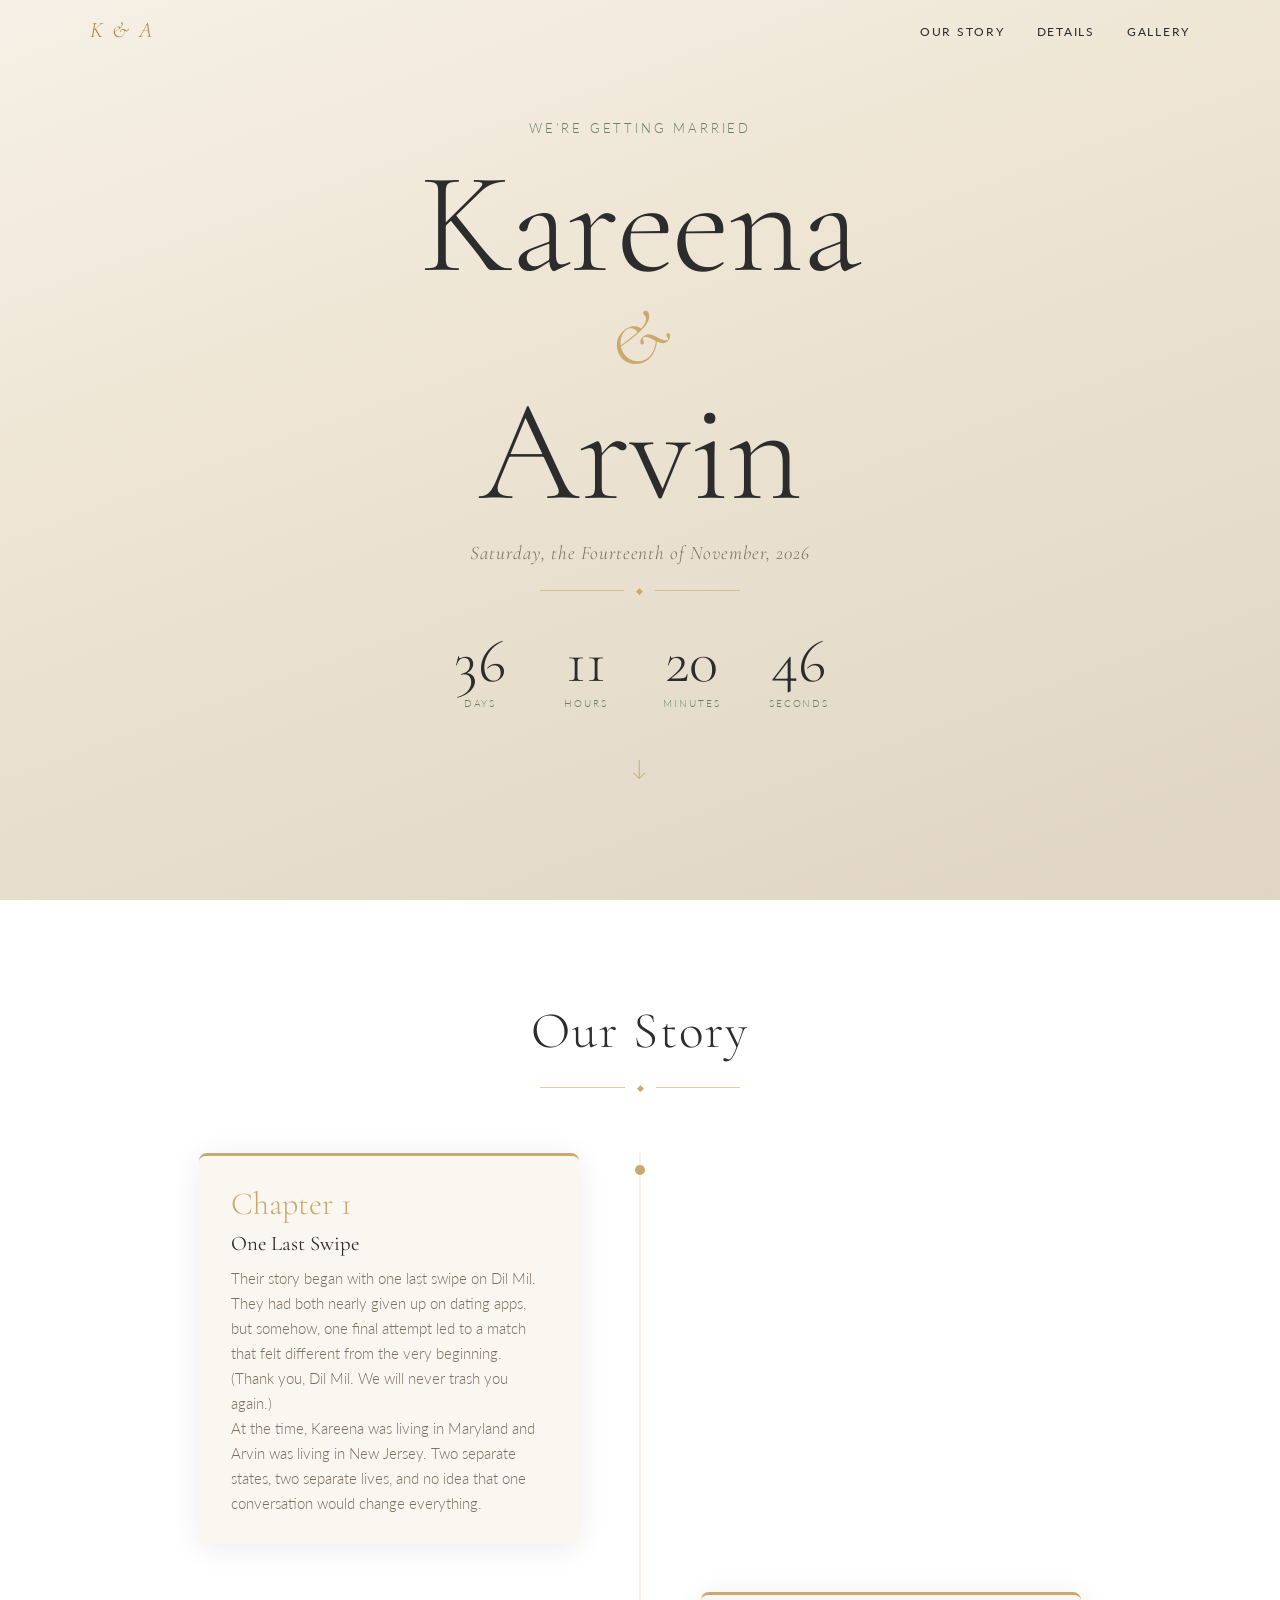
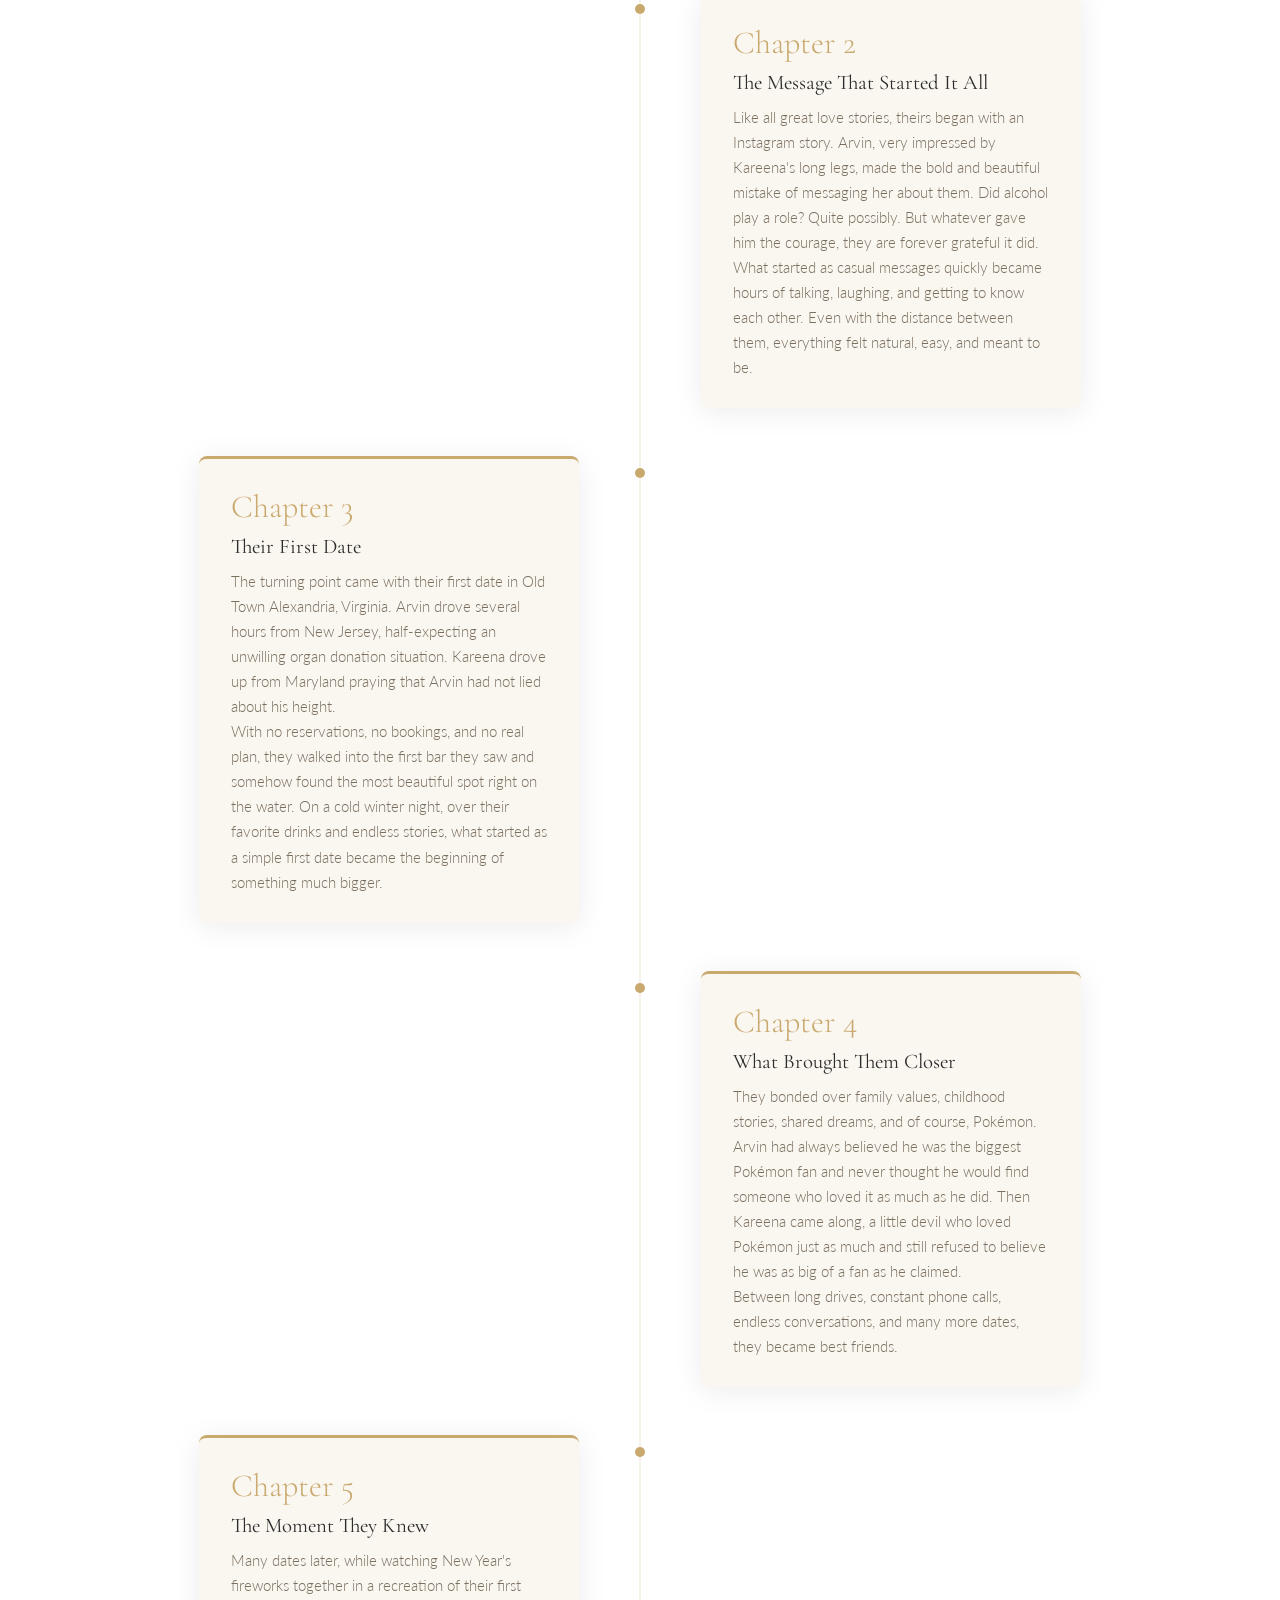
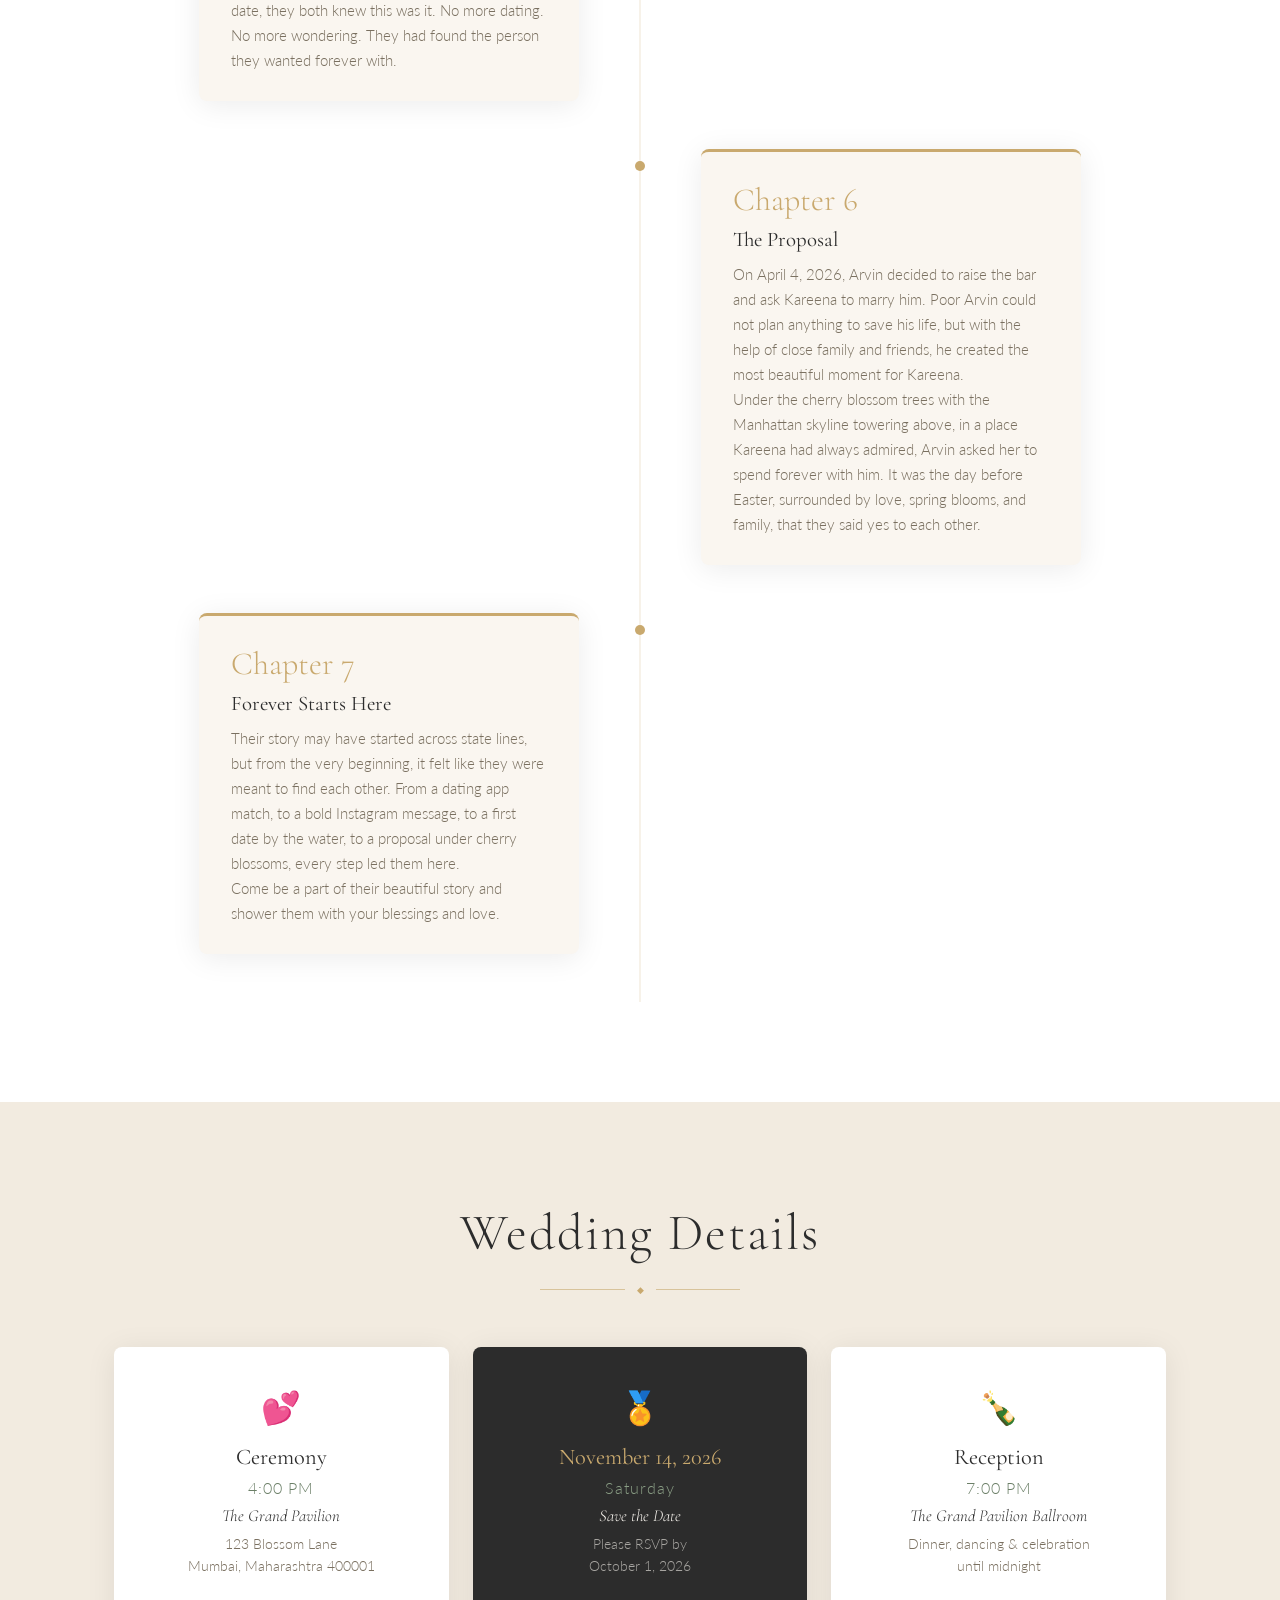
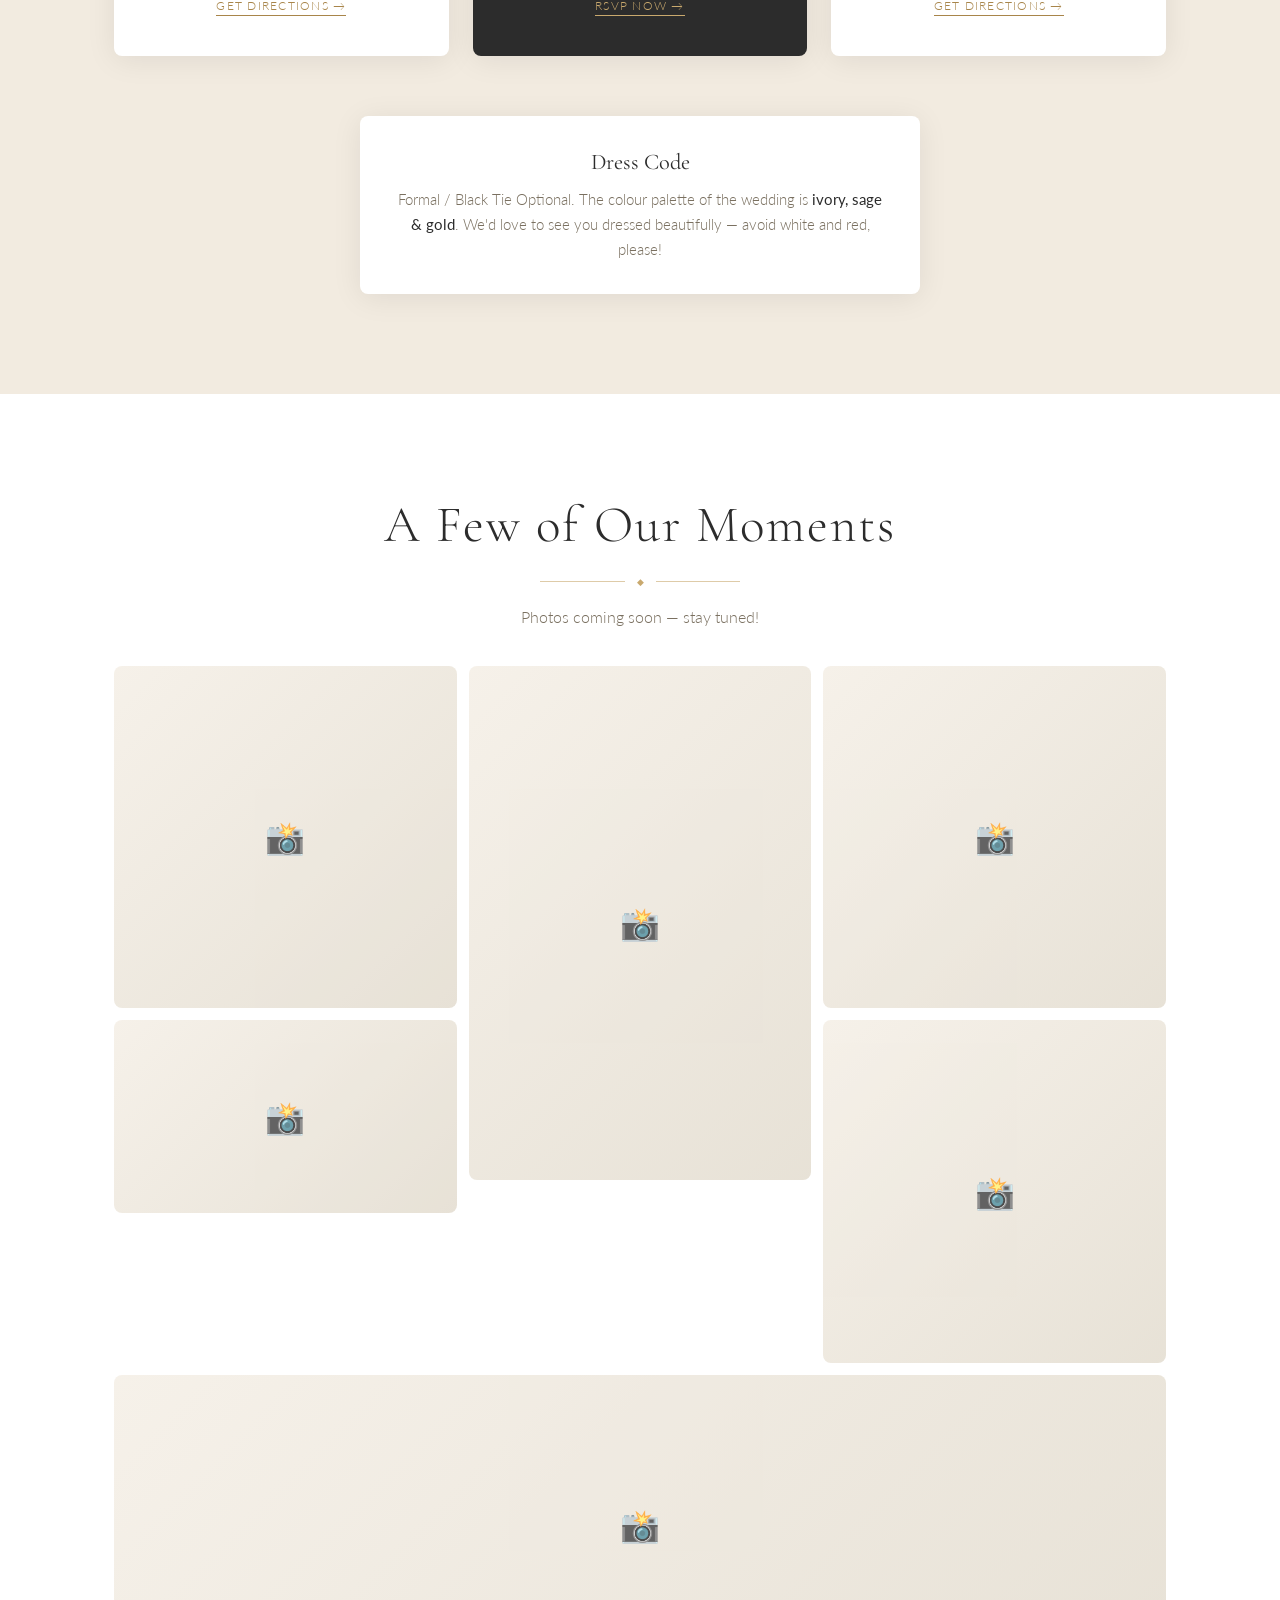
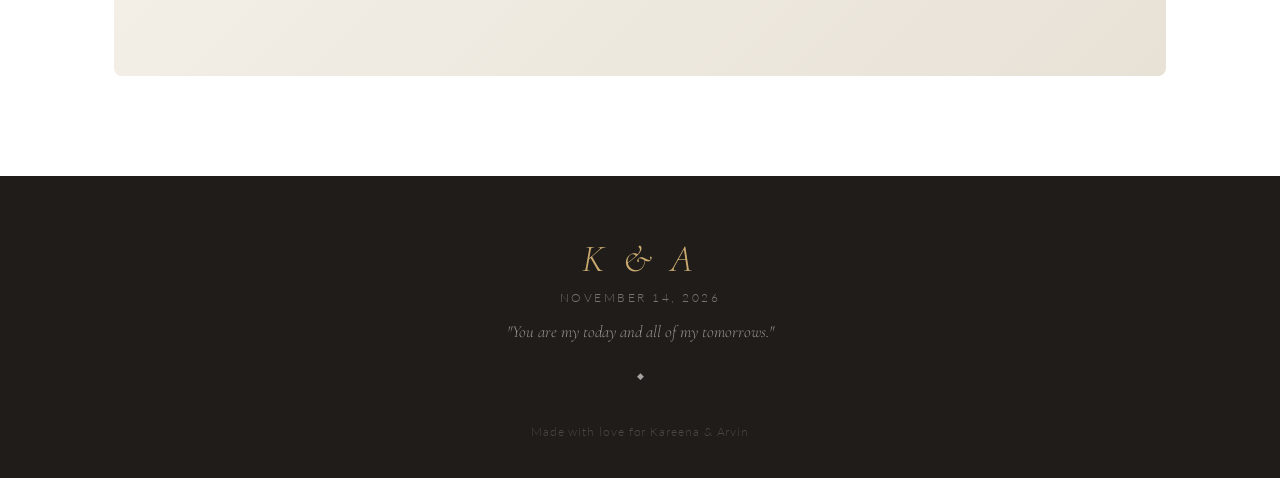
==== commit 38e77936: "Revert "fix: fixed RSVP link" This reverts commit 4f5df91a1d8525ebef3ae1503ce2f264fab82c8a." ====
--- a/index.html
+++ b/index.html
@@ -30,7 +30,7 @@
     <div class="hero-content">
       <p class="hero-pre">We're getting married</p>
       <h1 class="hero-names">Kareena<span class="amp">&amp;</span>Arvin</h1>
-      <p class="hero-date">Monday, the Eleventh of January, 2027</p>
+      <p class="hero-date">Saturday, the Fourteenth of November, 2026</p>
       <div class="divider"><span></span><span class="diamond">◆</span><span></span></div>
       <div class="countdown" id="countdown">
         <div class="count-block"><span class="count-num" id="days">--</span><span class="count-label">Days</span></div>
@@ -118,15 +118,15 @@
           <div class="detail-icon">&#128149;</div>
           <h3>Ceremony</h3>
           <p class="detail-time">4:00 PM</p>
-          <p class="detail-venue">Mar Thoma Cheriyapally</p>
-          <p class="detail-address">Kothamangalam, Kerala</p>
+          <p class="detail-venue">The Grand Pavilion</p>
+          <p class="detail-address">123 Blossom Lane<br/>Mumbai, Maharashtra 400001</p>
           <a class="detail-link" href="https://maps.google.com" target="_blank" rel="noopener">Get Directions →</a>
         </div>
 
         <div class="detail-card featured">
           <div class="detail-icon">&#127941;</div>
-          <h3>January 11, 2027</h3>
-          <p class="detail-time">Monday</p>
+          <h3>November 14, 2026</h3>
+          <p class="detail-time">Saturday</p>
           <p class="detail-venue">Save the Date</p>
           <p class="detail-address">Please RSVP by<br/>October 1, 2026</p>
           <a class="detail-link" href="rsvp.html">RSVP Now →</a>
@@ -136,8 +136,8 @@
           <div class="detail-icon">&#127870;</div>
           <h3>Reception</h3>
           <p class="detail-time">7:00 PM</p>
-          <p class="detail-venue">Mar Basil Convention Center</p>
-          <p class="detail-address">Kothamangalam, Kerala</p>
+          <p class="detail-venue">The Grand Pavilion Ballroom</p>
+          <p class="detail-address">Dinner, dancing &amp; celebration<br/>until midnight</p>
           <a class="detail-link" href="https://maps.google.com" target="_blank" rel="noopener">Get Directions →</a>
         </div>
 
@@ -170,7 +170,7 @@
   <!-- Footer -->
   <footer id="footer">
     <p class="footer-monogram">K &amp; A</p>
-    <p class="footer-date">January 11, 2027</p>
+    <p class="footer-date">November 14, 2026</p>
     <p class="footer-quote">"You are my today and all of my tomorrows."</p>
     <div class="divider light"><span></span><span class="diamond">◆</span><span></span></div>
     <p class="footer-credit">Made with love for Kareena &amp; Arvin</p>
--- a/styles.css
+++ b/styles.css
@@ -27,6 +27,9 @@
   overflow-x: hidden;
 }
 
+/* ===== RSVP nav link — hidden by default, shown on /summon ===== */
+#nav-rsvp { display: none; }
+
 /* ===== Utility ===== */
 .container {
   max-width: 1100px;
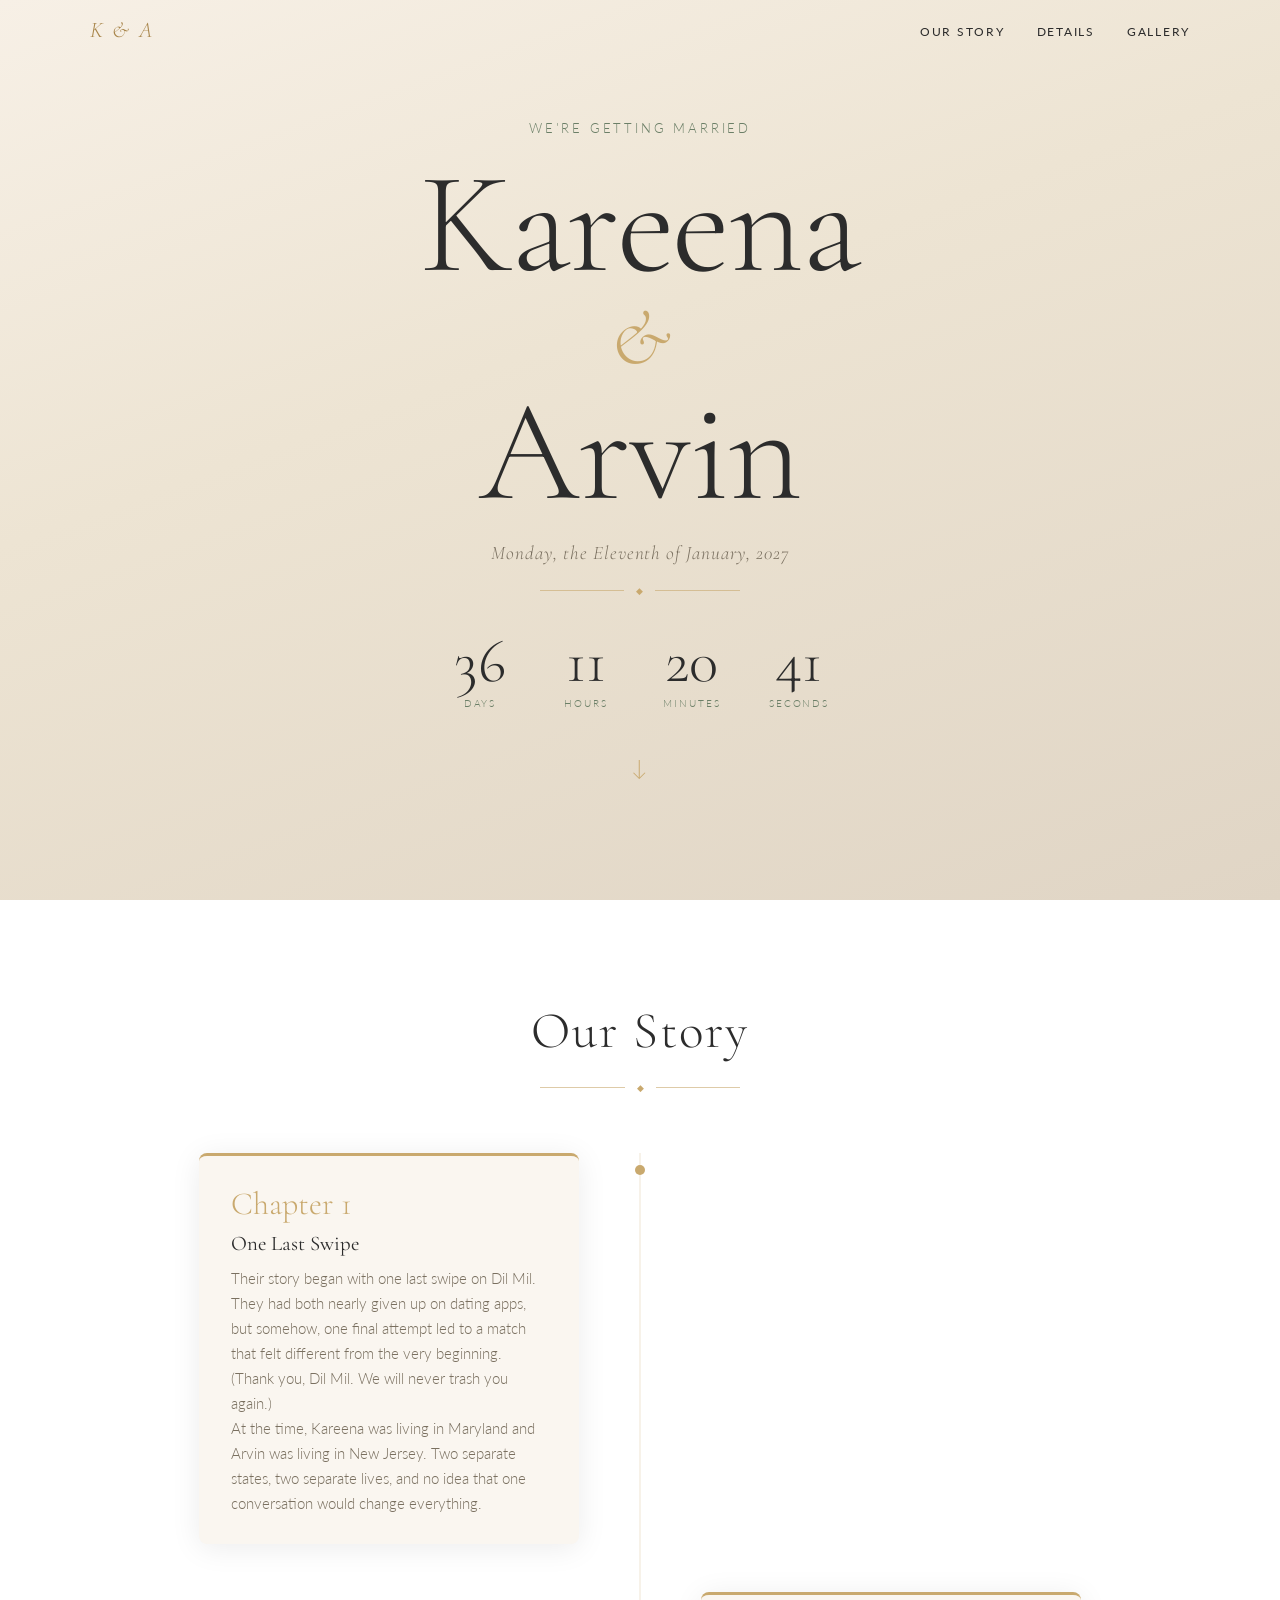
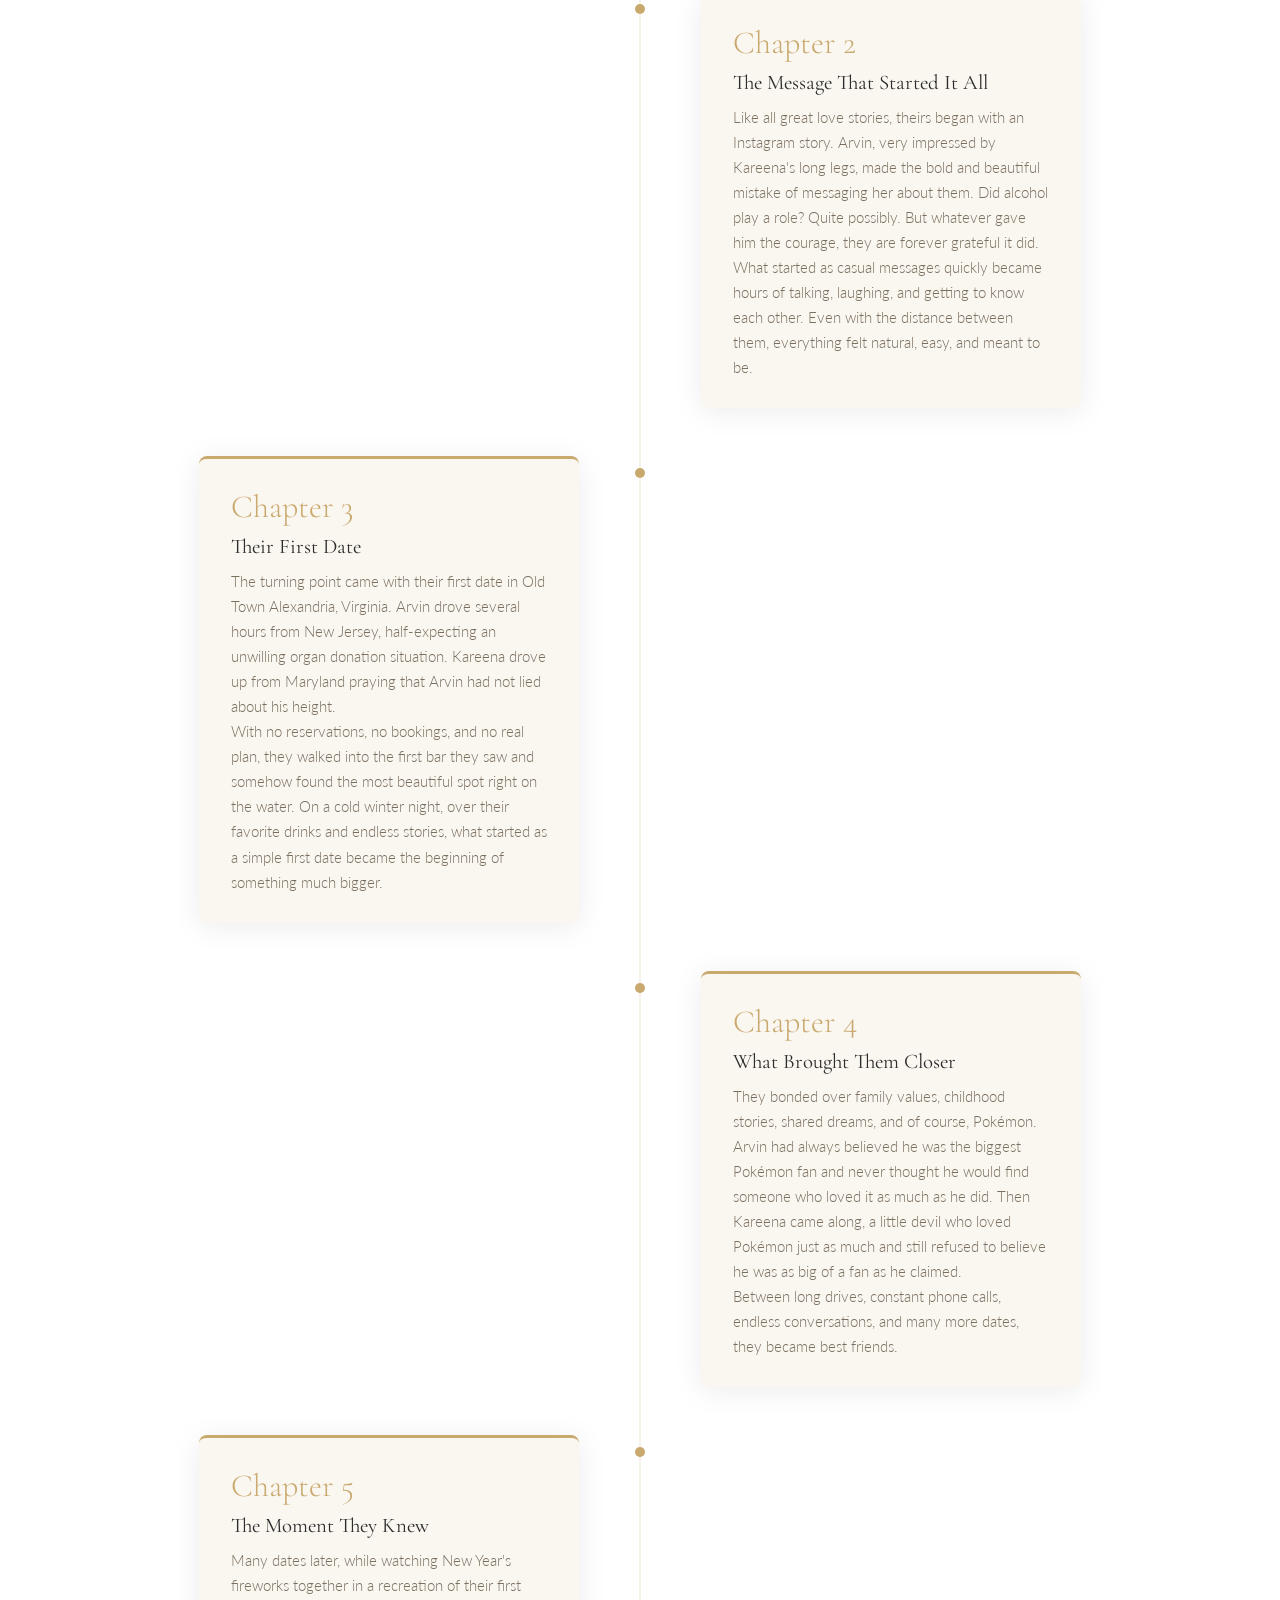
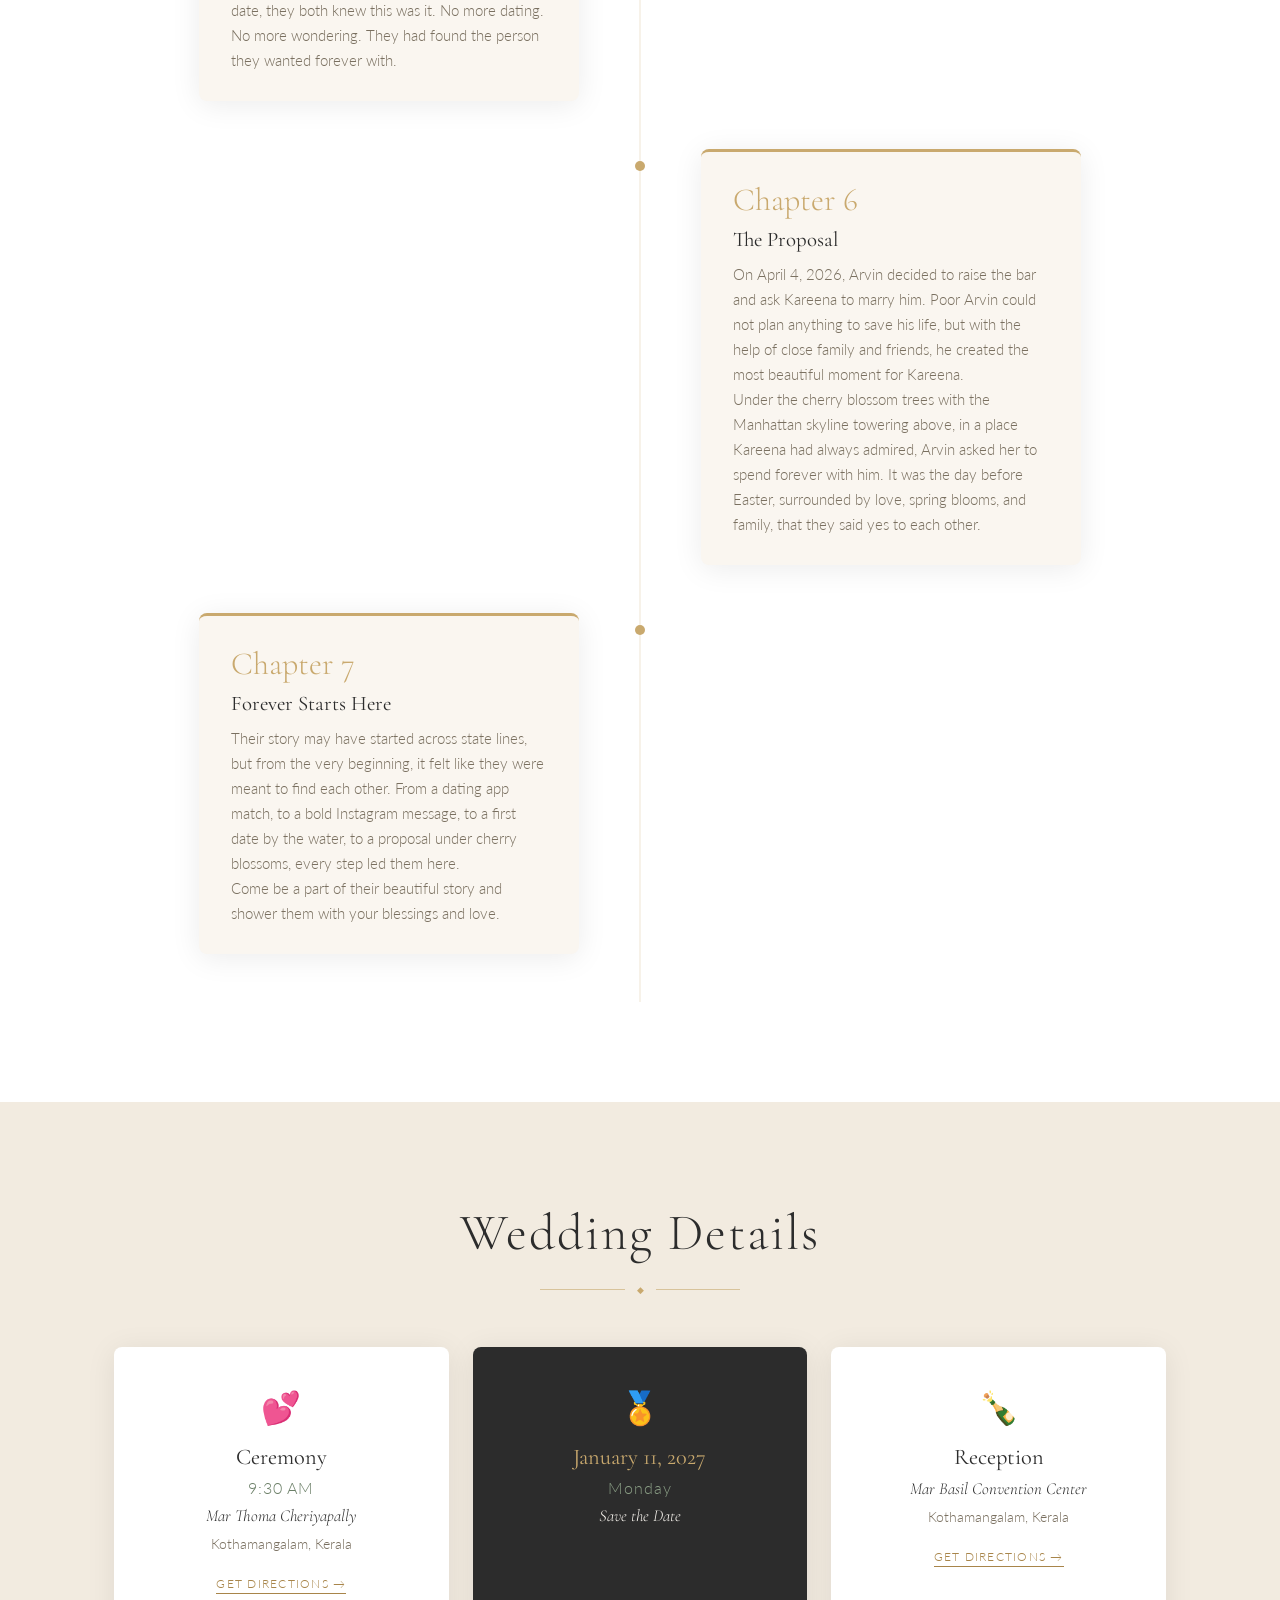
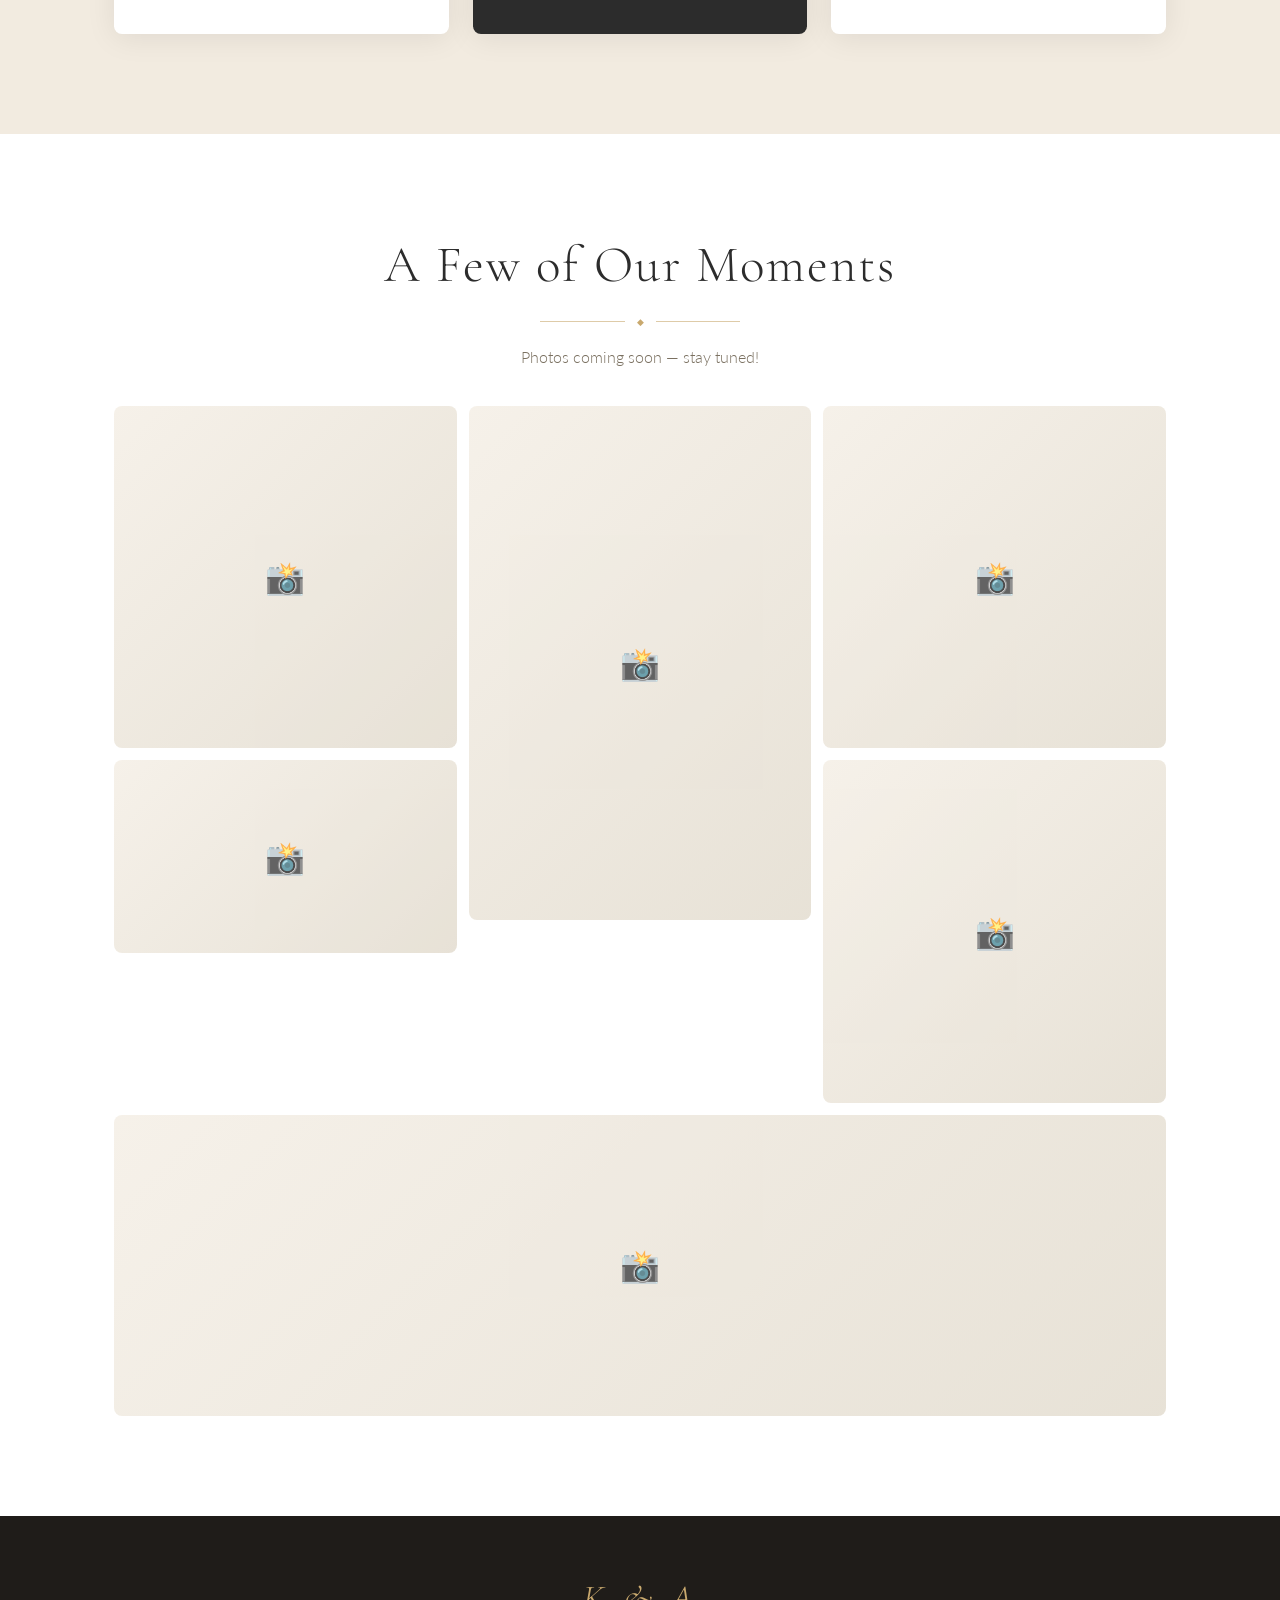
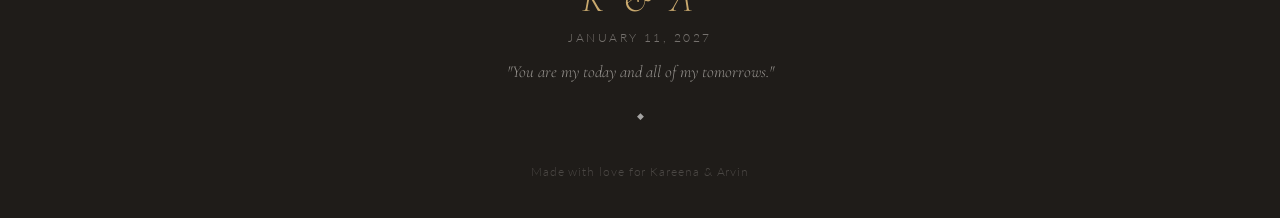
==== commit a0e83cda: "fix: updated wedding time" ====
--- a/index.html
+++ b/index.html
@@ -1,181 +1,294 @@
-<!DOCTYPE html>
+<!doctype html>
 <html lang="en">
-<head>
-  <meta charset="UTF-8" />
-  <meta name="viewport" content="width=device-width, initial-scale=1.0" />
-  <title>Kareena & Arvin — Forever Begins</title>
-  <link rel="preconnect" href="https://fonts.googleapis.com" />
-  <link rel="preconnect" href="https://fonts.gstatic.com" crossorigin />
-  <link href="https://fonts.googleapis.com/css2?family=Cormorant+Garamond:ital,wght@0,300;0,400;0,600;1,300;1,400&family=Lato:wght@300;400&display=swap" rel="stylesheet" />
-  <link rel="stylesheet" href="styles.css" />
-</head>
-<body>
-
-  <!-- Navigation -->
-  <nav id="navbar">
-    <div class="nav-inner">
-      <span class="nav-monogram">K &amp; A</span>
-      <ul class="nav-links">
-        <li><a href="#story">Our Story</a></li>
-        <li><a href="#details">Details</a></li>
-        <li><a href="#gallery">Gallery</a></li>
-        <li id="nav-rsvp"><a href="rsvp.html">RSVP</a></li>
-      </ul>
-    </div>
-  </nav>
-
-  <!-- Hero -->
-  <section id="hero">
-    <div class="petals" aria-hidden="true" id="petals"></div>
-    <div class="hero-content">
-      <p class="hero-pre">We're getting married</p>
-      <h1 class="hero-names">Kareena<span class="amp">&amp;</span>Arvin</h1>
-      <p class="hero-date">Saturday, the Fourteenth of November, 2026</p>
-      <div class="divider"><span></span><span class="diamond">◆</span><span></span></div>
-      <div class="countdown" id="countdown">
-        <div class="count-block"><span class="count-num" id="days">--</span><span class="count-label">Days</span></div>
-        <div class="count-block"><span class="count-num" id="hours">--</span><span class="count-label">Hours</span></div>
-        <div class="count-block"><span class="count-num" id="minutes">--</span><span class="count-label">Minutes</span></div>
-        <div class="count-block"><span class="count-num" id="seconds">--</span><span class="count-label">Seconds</span></div>
-      </div>
-      <a href="#story" class="scroll-cue" aria-label="Scroll down">&#8595;</a>
-    </div>
-  </section>
-
-  <!-- Our Story -->
-  <section id="story">
-    <div class="container">
-      <h2 class="section-title">Our Story</h2>
-      <div class="divider"><span></span><span class="diamond">◆</span><span></span></div>
-      <div class="timeline">
-        <div class="timeline-item left">
-          <div class="timeline-card">
-            <span class="timeline-year">Chapter 1</span>
-            <h3>One Last Swipe</h3>
-            <p>Their story began with one last swipe on Dil Mil. They had both nearly given up on dating apps, but somehow, one final attempt led to a match that felt different from the very beginning. (Thank you, Dil Mil. We will never trash you again.)</p>
-            <p>At the time, Kareena was living in Maryland and Arvin was living in New Jersey. Two separate states, two separate lives, and no idea that one conversation would change everything.</p>
-          </div>
-        </div>
-        <div class="timeline-item right">
-          <div class="timeline-card">
-            <span class="timeline-year">Chapter 2</span>
-            <h3>The Message That Started It All</h3>
-            <p>Like all great love stories, theirs began with an Instagram story. Arvin, very impressed by Kareena's long legs, made the bold and beautiful mistake of messaging her about them. Did alcohol play a role? Quite possibly. But whatever gave him the courage, they are forever grateful it did.</p>
-            <p>What started as casual messages quickly became hours of talking, laughing, and getting to know each other. Even with the distance between them, everything felt natural, easy, and meant to be.</p>
-          </div>
-        </div>
-        <div class="timeline-item left">
-          <div class="timeline-card">
-            <span class="timeline-year">Chapter 3</span>
-            <h3>Their First Date</h3>
-            <p>The turning point came with their first date in Old Town Alexandria, Virginia. Arvin drove several hours from New Jersey, half-expecting an unwilling organ donation situation. Kareena drove up from Maryland praying that Arvin had not lied about his height.</p>
-            <p>With no reservations, no bookings, and no real plan, they walked into the first bar they saw and somehow found the most beautiful spot right on the water. On a cold winter night, over their favorite drinks and endless stories, what started as a simple first date became the beginning of something much bigger.</p>
-          </div>
-        </div>
-        <div class="timeline-item right">
-          <div class="timeline-card">
-            <span class="timeline-year">Chapter 4</span>
-            <h3>What Brought Them Closer</h3>
-            <p>They bonded over family values, childhood stories, shared dreams, and of course, Pokémon. Arvin had always believed he was the biggest Pokémon fan and never thought he would find someone who loved it as much as he did. Then Kareena came along, a little devil who loved Pokémon just as much and still refused to believe he was as big of a fan as he claimed.</p>
-            <p>Between long drives, constant phone calls, endless conversations, and many more dates, they became best friends.</p>
-          </div>
-        </div>
-        <div class="timeline-item left">
-          <div class="timeline-card">
-            <span class="timeline-year">Chapter 5</span>
-            <h3>The Moment They Knew</h3>
-            <p>Many dates later, while watching New Year's fireworks together in a recreation of their first date, they both knew this was it. No more dating. No more wondering. They had found the person they wanted forever with.</p>
-          </div>
-        </div>
-        <div class="timeline-item right">
-          <div class="timeline-card">
-            <span class="timeline-year">Chapter 6</span>
-            <h3>The Proposal</h3>
-            <p>On April 4, 2026, Arvin decided to raise the bar and ask Kareena to marry him. Poor Arvin could not plan anything to save his life, but with the help of close family and friends, he created the most beautiful moment for Kareena.</p>
-            <p>Under the cherry blossom trees with the Manhattan skyline towering above, in a place Kareena had always admired, Arvin asked her to spend forever with him. It was the day before Easter, surrounded by love, spring blooms, and family, that they said yes to each other.</p>
-          </div>
-        </div>
-        <div class="timeline-item left">
-          <div class="timeline-card">
-            <span class="timeline-year">Chapter 7</span>
-            <h3>Forever Starts Here</h3>
-            <p>Their story may have started across state lines, but from the very beginning, it felt like they were meant to find each other. From a dating app match, to a bold Instagram message, to a first date by the water, to a proposal under cherry blossoms, every step led them here.</p>
-            <p>Come be a part of their beautiful story and shower them with your blessings and love.</p>
-          </div>
-        </div>
-      </div>
-    </div>
-  </section>
-
-  <!-- Details -->
-  <section id="details">
-    <div class="container">
-      <h2 class="section-title">Wedding Details</h2>
-      <div class="divider"><span></span><span class="diamond">◆</span><span></span></div>
-      <div class="details-grid">
-
-        <div class="detail-card">
-          <div class="detail-icon">&#128149;</div>
-          <h3>Ceremony</h3>
-          <p class="detail-time">4:00 PM</p>
-          <p class="detail-venue">The Grand Pavilion</p>
-          <p class="detail-address">123 Blossom Lane<br/>Mumbai, Maharashtra 400001</p>
-          <a class="detail-link" href="https://maps.google.com" target="_blank" rel="noopener">Get Directions →</a>
-        </div>
-
-        <div class="detail-card featured">
-          <div class="detail-icon">&#127941;</div>
-          <h3>November 14, 2026</h3>
-          <p class="detail-time">Saturday</p>
-          <p class="detail-venue">Save the Date</p>
-          <p class="detail-address">Please RSVP by<br/>October 1, 2026</p>
-          <a class="detail-link" href="rsvp.html">RSVP Now →</a>
-        </div>
-
-        <div class="detail-card">
-          <div class="detail-icon">&#127870;</div>
-          <h3>Reception</h3>
-          <p class="detail-time">7:00 PM</p>
-          <p class="detail-venue">The Grand Pavilion Ballroom</p>
-          <p class="detail-address">Dinner, dancing &amp; celebration<br/>until midnight</p>
-          <a class="detail-link" href="https://maps.google.com" target="_blank" rel="noopener">Get Directions →</a>
-        </div>
-
-      </div>
-
-      <div class="dress-code">
-        <h3>Dress Code</h3>
-        <p>Formal / Black Tie Optional. The colour palette of the wedding is <strong>ivory, sage &amp; gold</strong>. We'd love to see you dressed beautifully — avoid white and red, please!</p>
-      </div>
-    </div>
-  </section>
-
-  <!-- Gallery -->
-  <section id="gallery">
-    <div class="container">
-      <h2 class="section-title">A Few of Our Moments</h2>
-      <div class="divider"><span></span><span class="diamond">◆</span><span></span></div>
-      <p class="section-sub">Photos coming soon — stay tuned!</p>
-      <div class="gallery-grid">
-        <div class="gallery-item g1"><div class="gallery-placeholder"><span>&#128248;</span></div></div>
-        <div class="gallery-item g2"><div class="gallery-placeholder"><span>&#128248;</span></div></div>
-        <div class="gallery-item g3"><div class="gallery-placeholder"><span>&#128248;</span></div></div>
-        <div class="gallery-item g4"><div class="gallery-placeholder"><span>&#128248;</span></div></div>
-        <div class="gallery-item g5"><div class="gallery-placeholder"><span>&#128248;</span></div></div>
-        <div class="gallery-item g6"><div class="gallery-placeholder"><span>&#128248;</span></div></div>
-      </div>
-    </div>
-  </section>
-
-  <!-- Footer -->
-  <footer id="footer">
-    <p class="footer-monogram">K &amp; A</p>
-    <p class="footer-date">November 14, 2026</p>
-    <p class="footer-quote">"You are my today and all of my tomorrows."</p>
-    <div class="divider light"><span></span><span class="diamond">◆</span><span></span></div>
-    <p class="footer-credit">Made with love for Kareena &amp; Arvin</p>
-  </footer>
-
-  <script src="script.js"></script>
-</body>
+  <head>
+    <meta charset="UTF-8" />
+    <meta name="viewport" content="width=device-width, initial-scale=1.0" />
+    <title>Kareena & Arvin — Forever Begins</title>
+    <link rel="preconnect" href="https://fonts.googleapis.com" />
+    <link rel="preconnect" href="https://fonts.gstatic.com" crossorigin />
+    <link
+      href="https://fonts.googleapis.com/css2?family=Cormorant+Garamond:ital,wght@0,300;0,400;0,600;1,300;1,400&family=Lato:wght@300;400&display=swap"
+      rel="stylesheet"
+    />
+    <link rel="stylesheet" href="styles.css" />
+  </head>
+  <body>
+    <!-- Navigation -->
+    <nav id="navbar">
+      <div class="nav-inner">
+        <span class="nav-monogram">K &amp; A</span>
+        <ul class="nav-links">
+          <li><a href="#story">Our Story</a></li>
+          <li><a href="#details">Details</a></li>
+          <li><a href="#gallery">Gallery</a></li>
+          <!-- <li id="nav-rsvp"><a href="rsvp.html">RSVP</a></li> -->
+        </ul>
+      </div>
+    </nav>
+
+    <!-- Hero -->
+    <section id="hero">
+      <div class="petals" aria-hidden="true" id="petals"></div>
+      <div class="hero-content">
+        <p class="hero-pre">We're getting married</p>
+        <h1 class="hero-names">Kareena<span class="amp">&amp;</span>Arvin</h1>
+        <p class="hero-date">Monday, the Eleventh of January, 2027</p>
+        <div class="divider">
+          <span></span><span class="diamond">◆</span><span></span>
+        </div>
+        <div class="countdown" id="countdown">
+          <div class="count-block">
+            <span class="count-num" id="days">--</span
+            ><span class="count-label">Days</span>
+          </div>
+          <div class="count-block">
+            <span class="count-num" id="hours">--</span
+            ><span class="count-label">Hours</span>
+          </div>
+          <div class="count-block">
+            <span class="count-num" id="minutes">--</span
+            ><span class="count-label">Minutes</span>
+          </div>
+          <div class="count-block">
+            <span class="count-num" id="seconds">--</span
+            ><span class="count-label">Seconds</span>
+          </div>
+        </div>
+        <a href="#story" class="scroll-cue" aria-label="Scroll down">&#8595;</a>
+      </div>
+    </section>
+
+    <!-- Our Story -->
+    <section id="story">
+      <div class="container">
+        <h2 class="section-title">Our Story</h2>
+        <div class="divider">
+          <span></span><span class="diamond">◆</span><span></span>
+        </div>
+        <div class="timeline">
+          <div class="timeline-item left">
+            <div class="timeline-card">
+              <span class="timeline-year">Chapter 1</span>
+              <h3>One Last Swipe</h3>
+              <p>
+                Their story began with one last swipe on Dil Mil. They had both
+                nearly given up on dating apps, but somehow, one final attempt
+                led to a match that felt different from the very beginning.
+                (Thank you, Dil Mil. We will never trash you again.)
+              </p>
+              <p>
+                At the time, Kareena was living in Maryland and Arvin was living
+                in New Jersey. Two separate states, two separate lives, and no
+                idea that one conversation would change everything.
+              </p>
+            </div>
+          </div>
+          <div class="timeline-item right">
+            <div class="timeline-card">
+              <span class="timeline-year">Chapter 2</span>
+              <h3>The Message That Started It All</h3>
+              <p>
+                Like all great love stories, theirs began with an Instagram
+                story. Arvin, very impressed by Kareena's long legs, made the
+                bold and beautiful mistake of messaging her about them. Did
+                alcohol play a role? Quite possibly. But whatever gave him the
+                courage, they are forever grateful it did.
+              </p>
+              <p>
+                What started as casual messages quickly became hours of talking,
+                laughing, and getting to know each other. Even with the distance
+                between them, everything felt natural, easy, and meant to be.
+              </p>
+            </div>
+          </div>
+          <div class="timeline-item left">
+            <div class="timeline-card">
+              <span class="timeline-year">Chapter 3</span>
+              <h3>Their First Date</h3>
+              <p>
+                The turning point came with their first date in Old Town
+                Alexandria, Virginia. Arvin drove several hours from New Jersey,
+                half-expecting an unwilling organ donation situation. Kareena
+                drove up from Maryland praying that Arvin had not lied about his
+                height.
+              </p>
+              <p>
+                With no reservations, no bookings, and no real plan, they walked
+                into the first bar they saw and somehow found the most beautiful
+                spot right on the water. On a cold winter night, over their
+                favorite drinks and endless stories, what started as a simple
+                first date became the beginning of something much bigger.
+              </p>
+            </div>
+          </div>
+          <div class="timeline-item right">
+            <div class="timeline-card">
+              <span class="timeline-year">Chapter 4</span>
+              <h3>What Brought Them Closer</h3>
+              <p>
+                They bonded over family values, childhood stories, shared
+                dreams, and of course, Pokémon. Arvin had always believed he was
+                the biggest Pokémon fan and never thought he would find someone
+                who loved it as much as he did. Then Kareena came along, a
+                little devil who loved Pokémon just as much and still refused to
+                believe he was as big of a fan as he claimed.
+              </p>
+              <p>
+                Between long drives, constant phone calls, endless
+                conversations, and many more dates, they became best friends.
+              </p>
+            </div>
+          </div>
+          <div class="timeline-item left">
+            <div class="timeline-card">
+              <span class="timeline-year">Chapter 5</span>
+              <h3>The Moment They Knew</h3>
+              <p>
+                Many dates later, while watching New Year's fireworks together
+                in a recreation of their first date, they both knew this was it.
+                No more dating. No more wondering. They had found the person
+                they wanted forever with.
+              </p>
+            </div>
+          </div>
+          <div class="timeline-item right">
+            <div class="timeline-card">
+              <span class="timeline-year">Chapter 6</span>
+              <h3>The Proposal</h3>
+              <p>
+                On April 4, 2026, Arvin decided to raise the bar and ask Kareena
+                to marry him. Poor Arvin could not plan anything to save his
+                life, but with the help of close family and friends, he created
+                the most beautiful moment for Kareena.
+              </p>
+              <p>
+                Under the cherry blossom trees with the Manhattan skyline
+                towering above, in a place Kareena had always admired, Arvin
+                asked her to spend forever with him. It was the day before
+                Easter, surrounded by love, spring blooms, and family, that they
+                said yes to each other.
+              </p>
+            </div>
+          </div>
+          <div class="timeline-item left">
+            <div class="timeline-card">
+              <span class="timeline-year">Chapter 7</span>
+              <h3>Forever Starts Here</h3>
+              <p>
+                Their story may have started across state lines, but from the
+                very beginning, it felt like they were meant to find each other.
+                From a dating app match, to a bold Instagram message, to a first
+                date by the water, to a proposal under cherry blossoms, every
+                step led them here.
+              </p>
+              <p>
+                Come be a part of their beautiful story and shower them with
+                your blessings and love.
+              </p>
+            </div>
+          </div>
+        </div>
+      </div>
+    </section>
+
+    <!-- Details -->
+    <section id="details">
+      <div class="container">
+        <h2 class="section-title">Wedding Details</h2>
+        <div class="divider">
+          <span></span><span class="diamond">◆</span><span></span>
+        </div>
+        <div class="details-grid">
+          <div class="detail-card">
+            <div class="detail-icon">&#128149;</div>
+            <h3>Ceremony</h3>
+            <p class="detail-time">9:30 AM</p>
+            <p class="detail-venue">Mar Thoma Cheriyapally</p>
+            <p class="detail-address">Kothamangalam, Kerala</p>
+            <a
+              class="detail-link"
+              href="https://maps.google.com"
+              target="_blank"
+              rel="noopener"
+              >Get Directions →</a
+            >
+          </div>
+
+          <div class="detail-card featured">
+            <div class="detail-icon">&#127941;</div>
+            <h3>January 11, 2027</h3>
+            <p class="detail-time">Monday</p>
+            <p class="detail-venue">Save the Date</p>
+          </div>
+
+          <div class="detail-card">
+            <div class="detail-icon">&#127870;</div>
+            <h3>Reception</h3>
+            <p class="detail-venue">Mar Basil Convention Center</p>
+            <p class="detail-address">Kothamangalam, Kerala</p>
+            <a
+              class="detail-link"
+              href="https://maps.google.com"
+              target="_blank"
+              rel="noopener"
+              >Get Directions →</a
+            >
+          </div>
+        </div>
+
+        <!-- <div class="dress-code">
+          <h3>Dress Code</h3>
+          <p>
+            Formal / Black Tie Optional. The colour palette of the wedding is
+            <strong>ivory, sage &amp; gold</strong>. We'd love to see you
+            dressed beautifully — avoid white and red, please!
+          </p>
+        </div> -->
+      </div>
+    </section>
+
+    <!-- Gallery -->
+    <section id="gallery">
+      <div class="container">
+        <h2 class="section-title">A Few of Our Moments</h2>
+        <div class="divider">
+          <span></span><span class="diamond">◆</span><span></span>
+        </div>
+        <p class="section-sub">Photos coming soon — stay tuned!</p>
+        <div class="gallery-grid">
+          <div class="gallery-item g1">
+            <div class="gallery-placeholder"><span>&#128248;</span></div>
+          </div>
+          <div class="gallery-item g2">
+            <div class="gallery-placeholder"><span>&#128248;</span></div>
+          </div>
+          <div class="gallery-item g3">
+            <div class="gallery-placeholder"><span>&#128248;</span></div>
+          </div>
+          <div class="gallery-item g4">
+            <div class="gallery-placeholder"><span>&#128248;</span></div>
+          </div>
+          <div class="gallery-item g5">
+            <div class="gallery-placeholder"><span>&#128248;</span></div>
+          </div>
+          <div class="gallery-item g6">
+            <div class="gallery-placeholder"><span>&#128248;</span></div>
+          </div>
+        </div>
+      </div>
+    </section>
+
+    <!-- Footer -->
+    <footer id="footer">
+      <p class="footer-monogram">K &amp; A</p>
+      <p class="footer-date">January 11, 2027</p>
+      <p class="footer-quote">"You are my today and all of my tomorrows."</p>
+      <div class="divider light">
+        <span></span><span class="diamond">◆</span><span></span>
+      </div>
+      <p class="footer-credit">Made with love for Kareena &amp; Arvin</p>
+    </footer>
+
+    <script src="script.js"></script>
+  </body>
 </html>
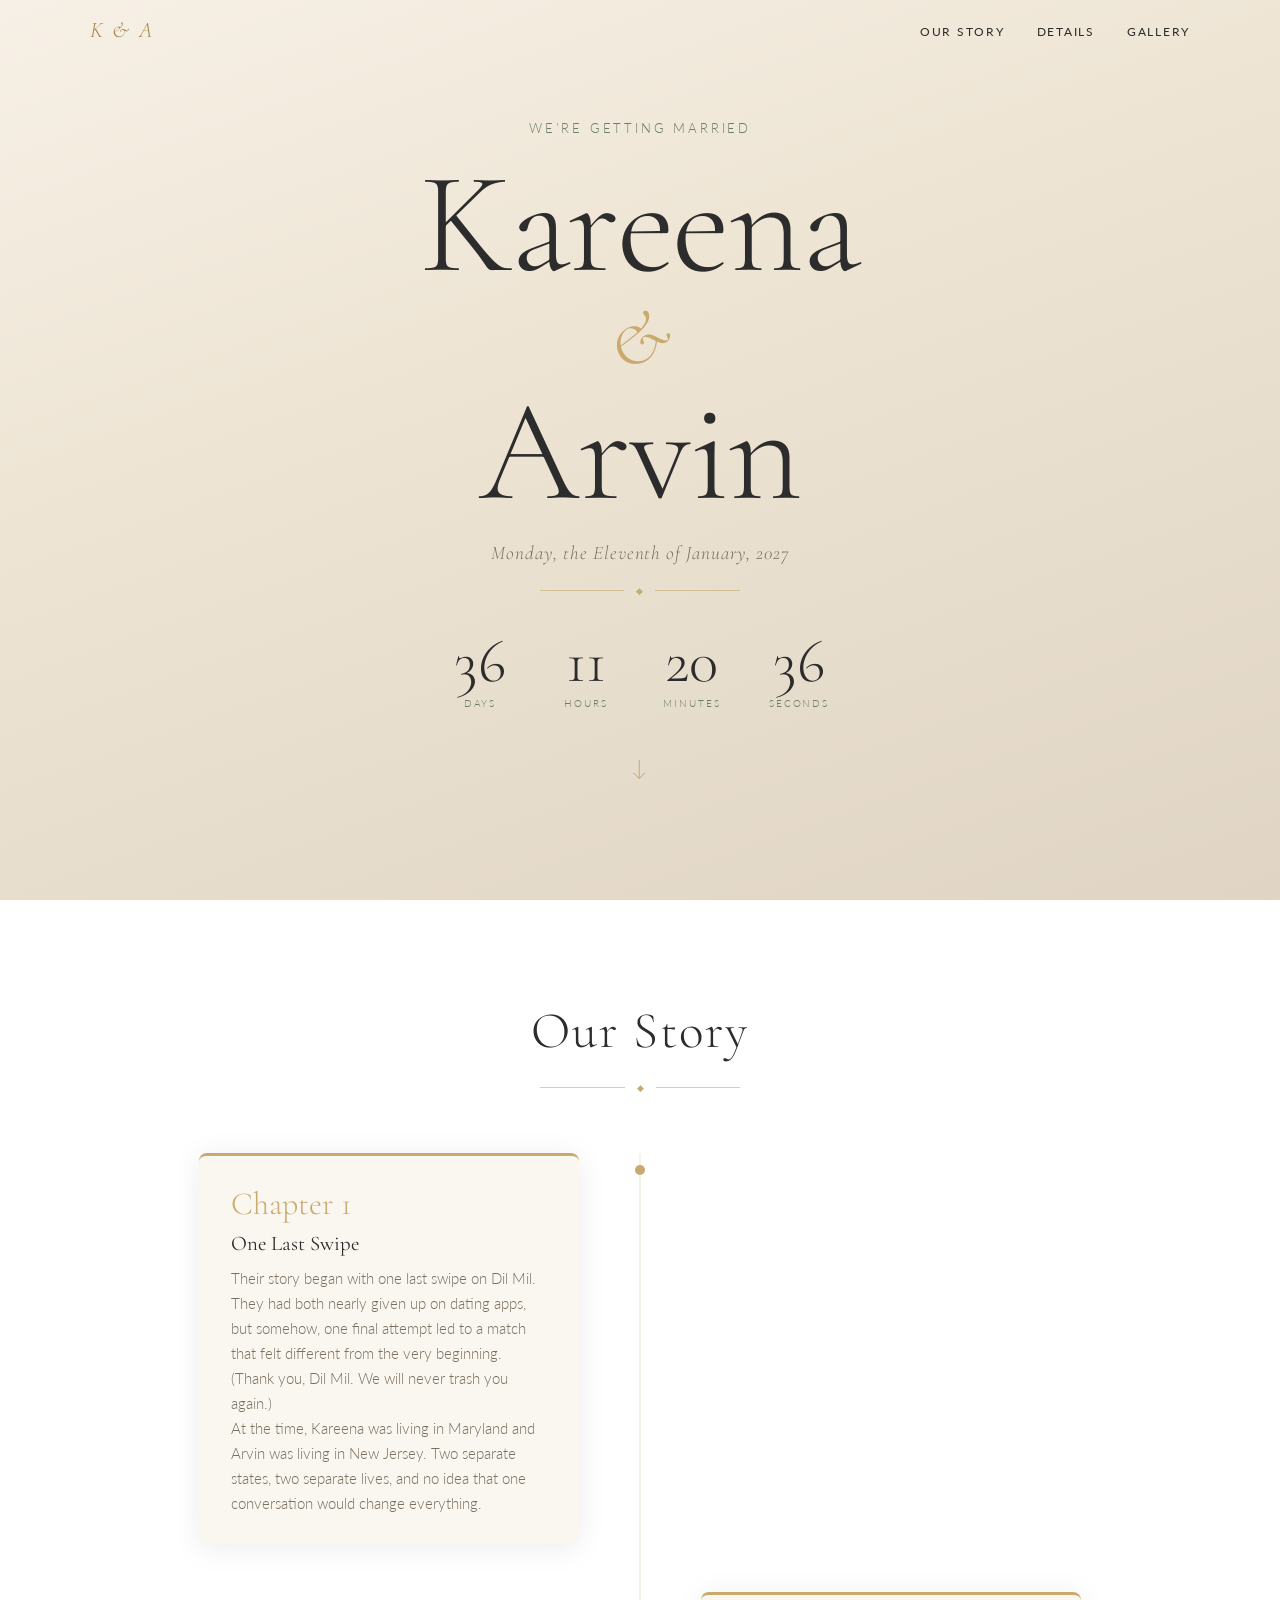
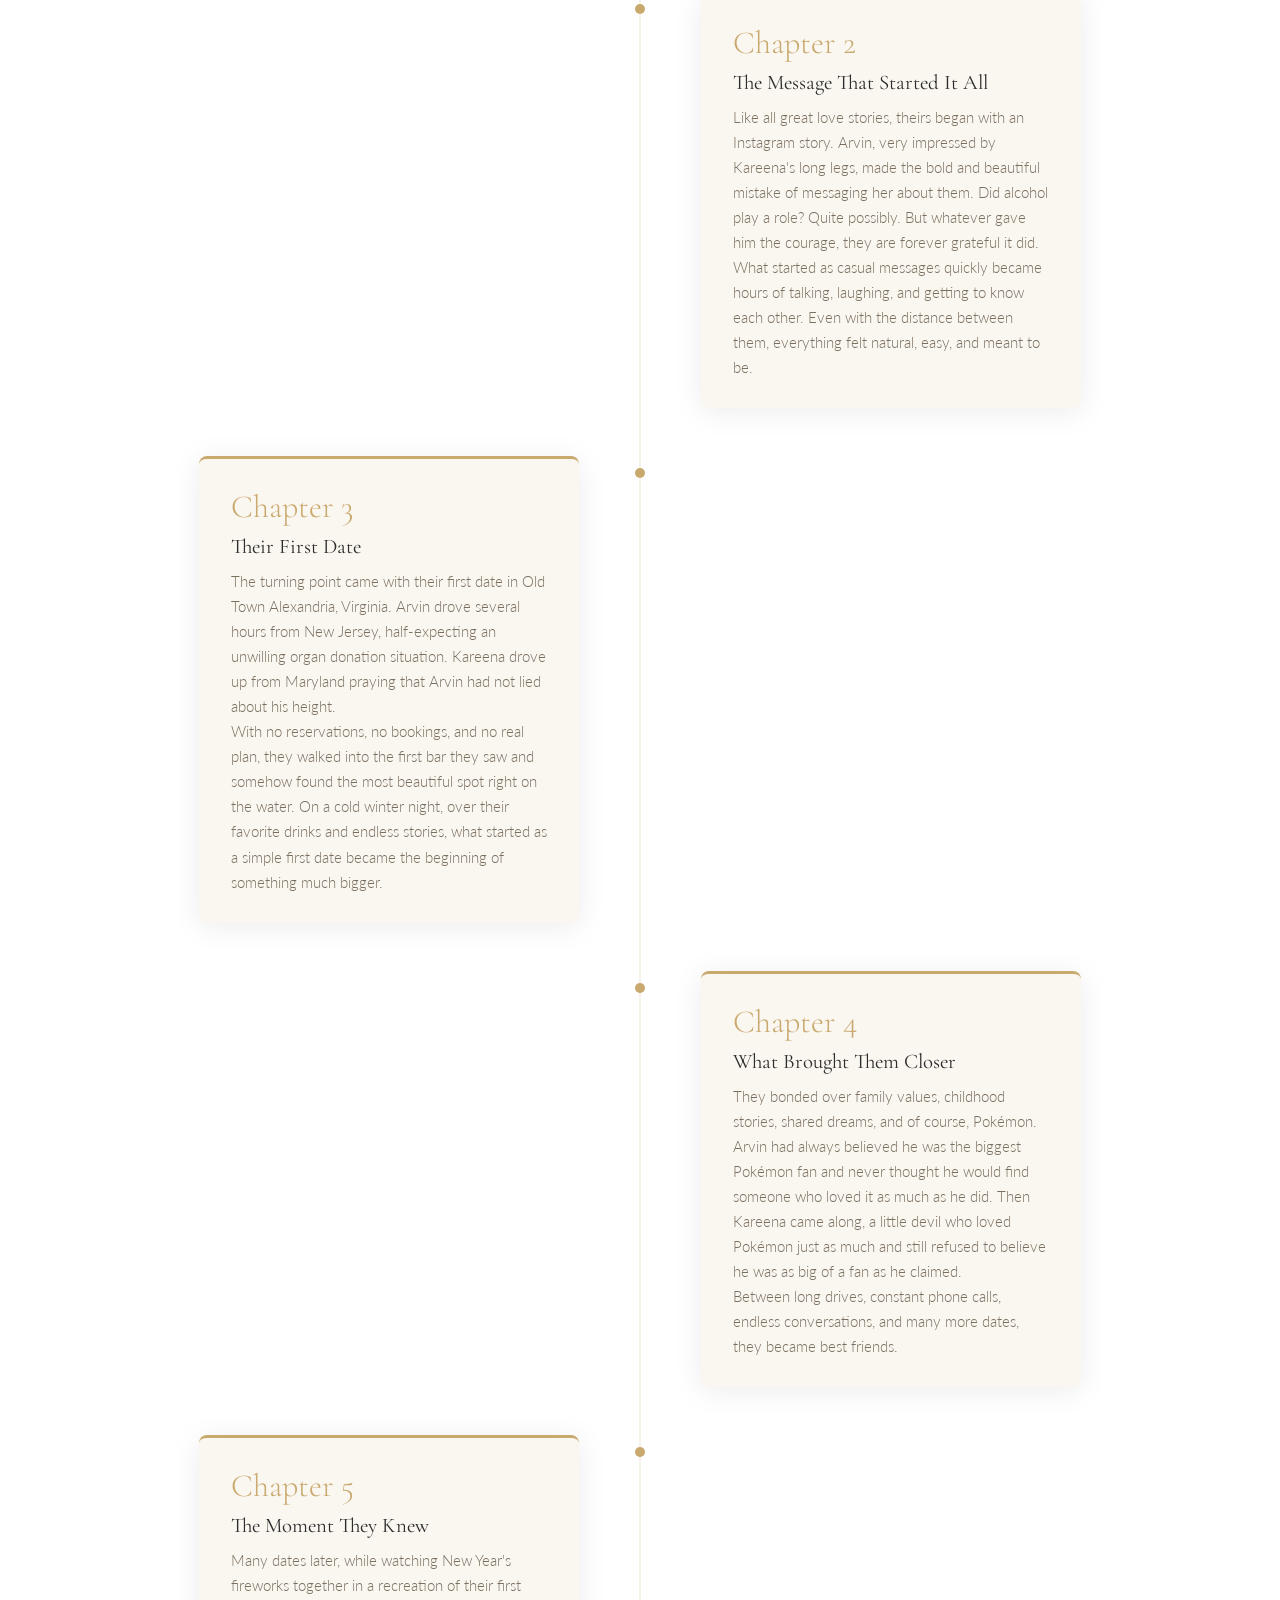
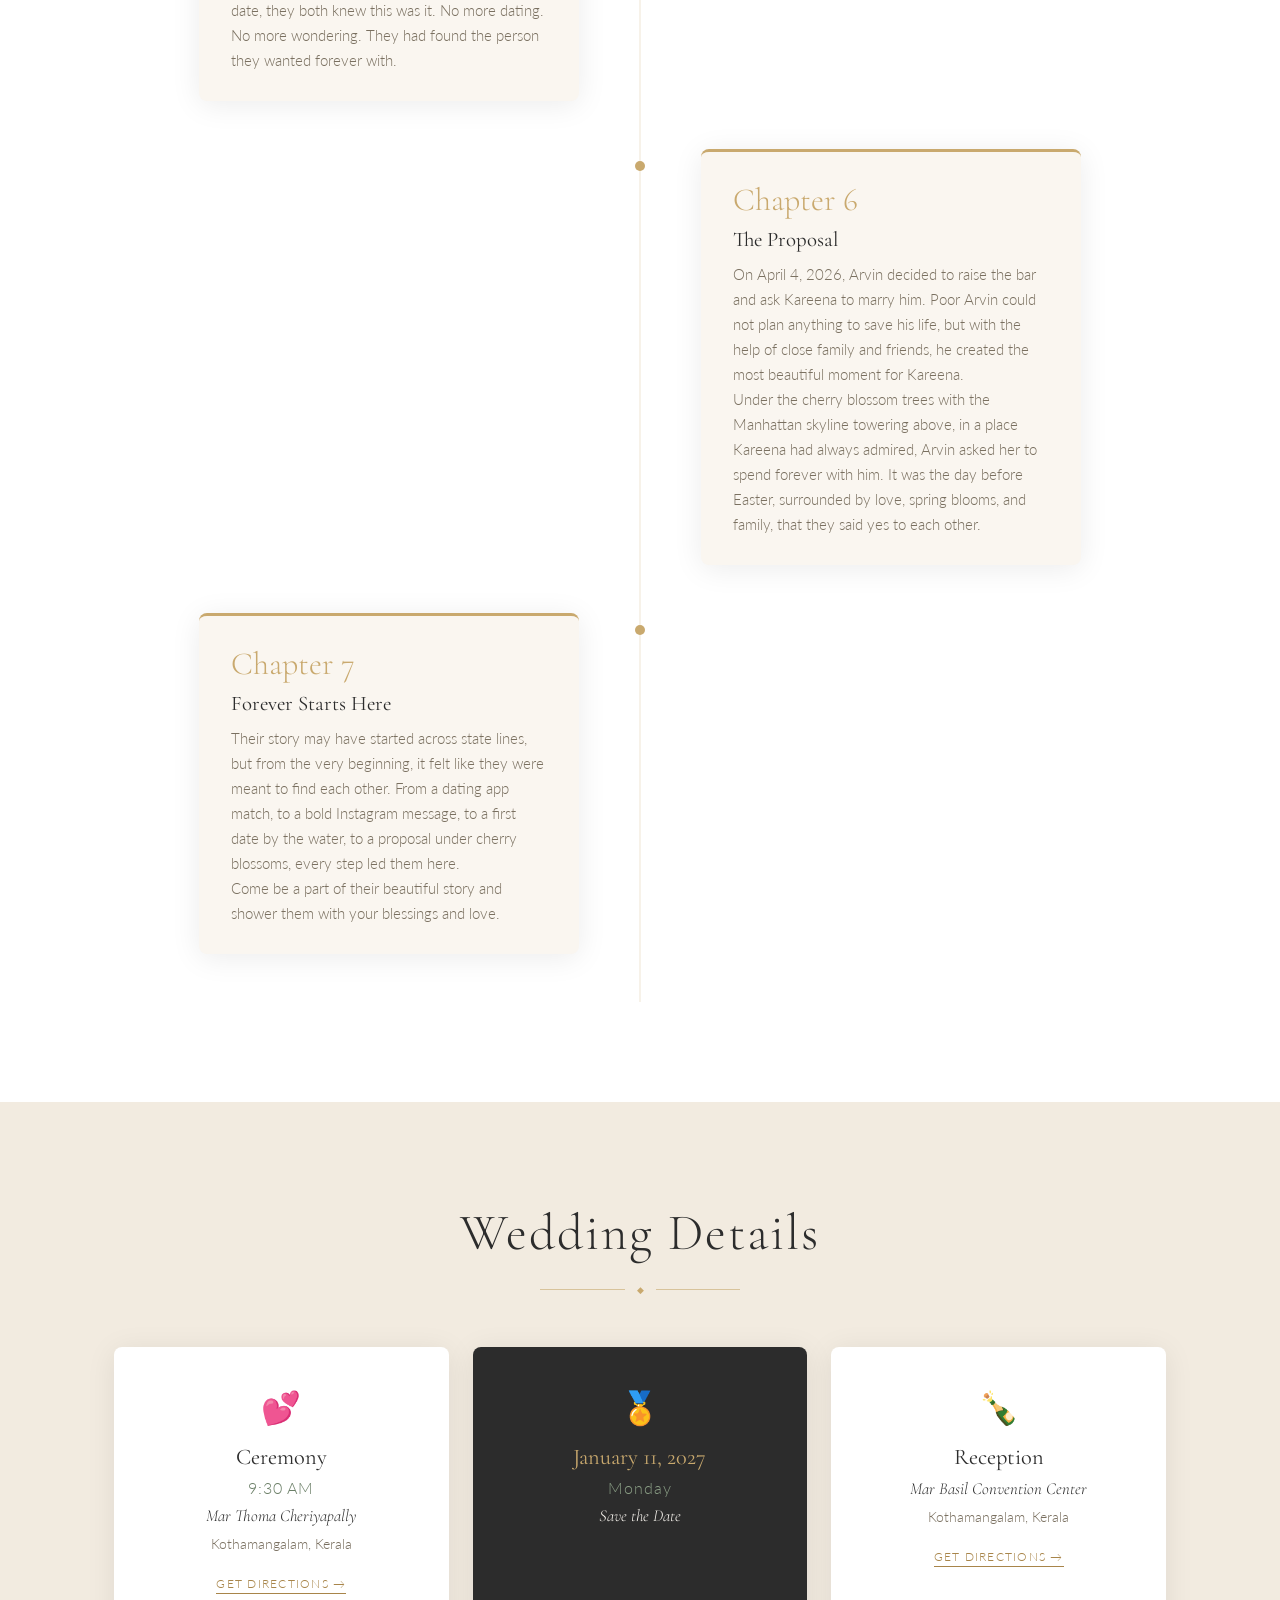
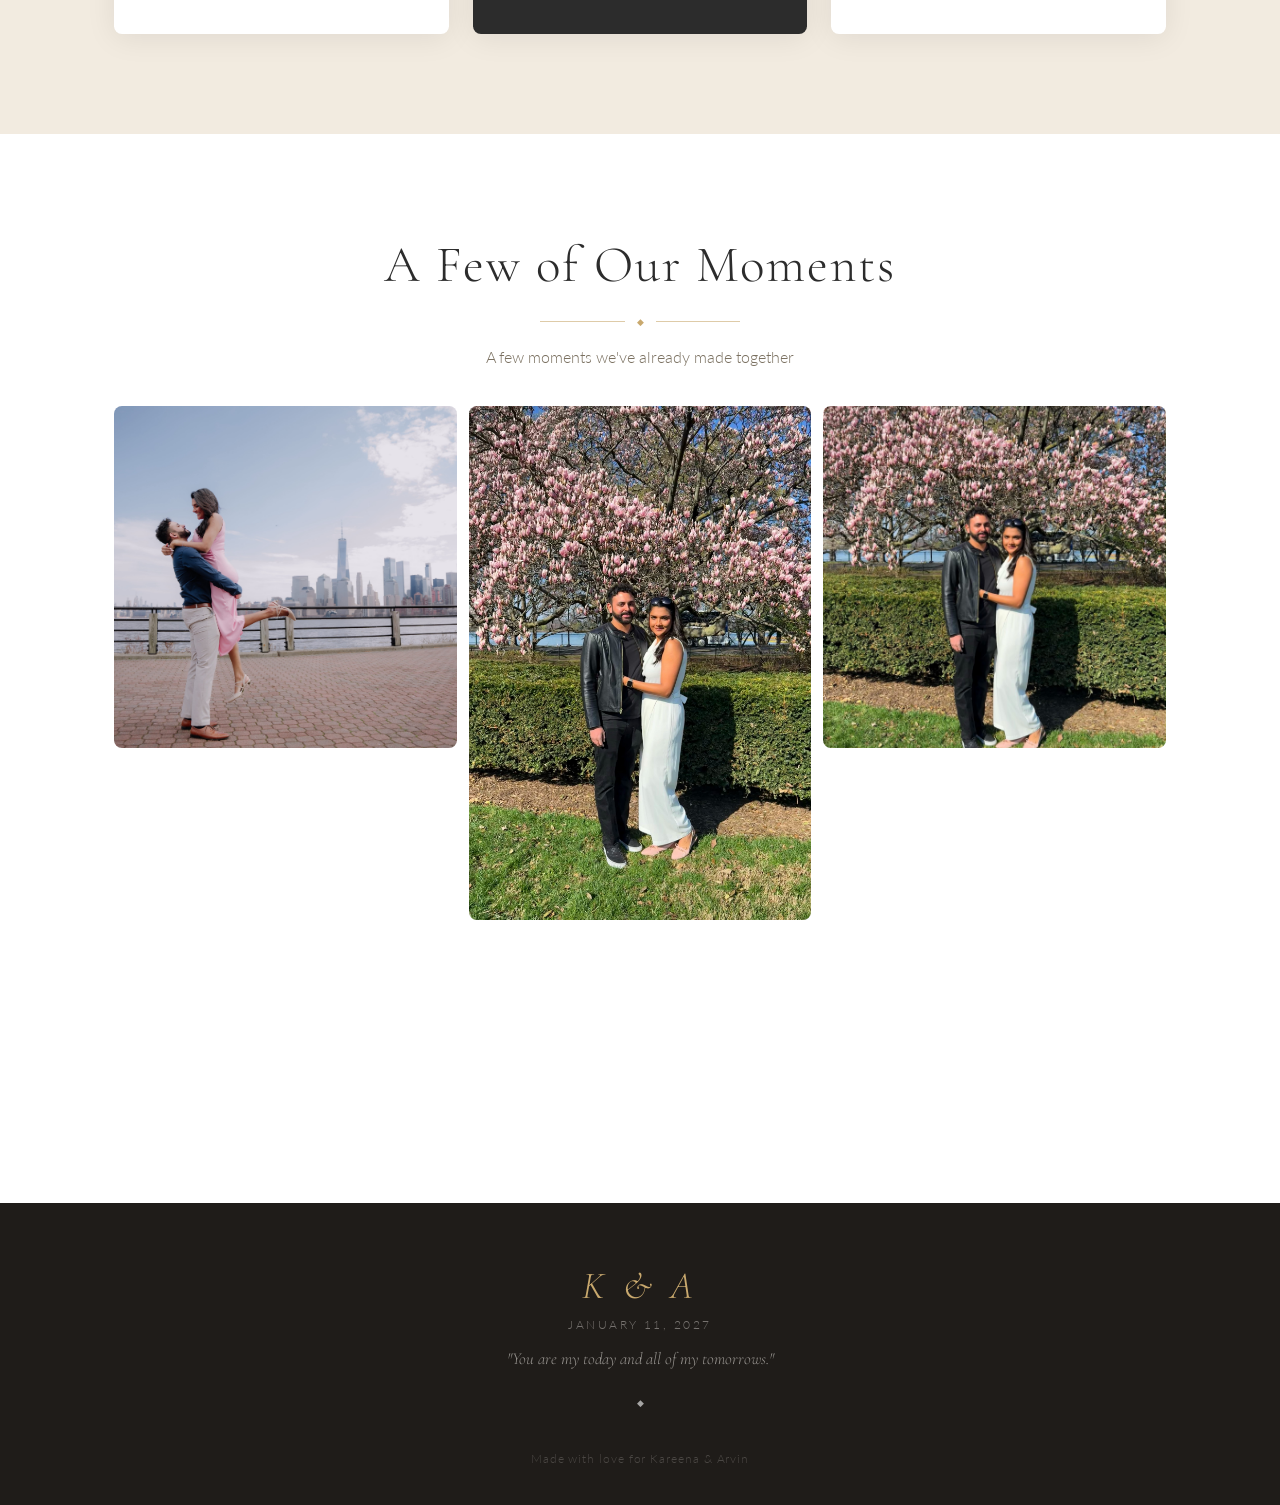
==== commit e44ebaf3: "Add real photos to gallery section Replace the placeholder gallery tiles with five photos of Kareena" ====
--- a/index.html
+++ b/index.html
@@ -254,25 +254,22 @@
         <div class="divider">
           <span></span><span class="diamond">◆</span><span></span>
         </div>
-        <p class="section-sub">Photos coming soon — stay tuned!</p>
+        <p class="section-sub">A few moments we've already made together</p>
         <div class="gallery-grid">
           <div class="gallery-item g1">
-            <div class="gallery-placeholder"><span>&#128248;</span></div>
+            <img src="images/gallery-skyline-lift.jpg" alt="Kareena and Arvin embracing along the waterfront with the Manhattan skyline behind them" loading="lazy" />
           </div>
           <div class="gallery-item g2">
-            <div class="gallery-placeholder"><span>&#128248;</span></div>
+            <img src="images/gallery-magnolia-1.jpg" alt="Kareena and Arvin standing beneath a blooming magnolia tree" loading="lazy" />
           </div>
           <div class="gallery-item g3">
-            <div class="gallery-placeholder"><span>&#128248;</span></div>
+            <img src="images/gallery-magnolia-2.jpg" alt="Kareena and Arvin smiling together under the magnolia blossoms" loading="lazy" />
           </div>
           <div class="gallery-item g4">
-            <div class="gallery-placeholder"><span>&#128248;</span></div>
+            <img src="images/gallery-boardwalk.jpg" alt="Kareena and Arvin on a wooded boardwalk in winter" loading="lazy" />
           </div>
           <div class="gallery-item g5">
-            <div class="gallery-placeholder"><span>&#128248;</span></div>
-          </div>
-          <div class="gallery-item g6">
-            <div class="gallery-placeholder"><span>&#128248;</span></div>
+            <img src="images/gallery-family.jpg" alt="Kareena and Arvin celebrating with family" loading="lazy" />
           </div>
         </div>
       </div>
--- a/styles.css
+++ b/styles.css
@@ -27,9 +27,6 @@
   overflow-x: hidden;
 }
 
-/* ===== RSVP nav link — hidden by default, shown on /summon ===== */
-#nav-rsvp { display: none; }
-
 /* ===== Utility ===== */
 .container {
   max-width: 1100px;
@@ -409,7 +406,15 @@
 .g3 { grid-column: 3; grid-row: 1; aspect-ratio: 1; }
 .g4 { grid-column: 1; grid-row: 2; aspect-ratio: 16/9; }
 .g5 { grid-column: 3; grid-row: 2; aspect-ratio: 1; }
-.g6 { grid-column: 1 / 4; grid-row: 3; aspect-ratio: 21/6; }
+
+.gallery-item img {
+  width: 100%;
+  height: 100%;
+  object-fit: cover;
+  display: block;
+  transition: transform var(--transition);
+}
+.gallery-item:hover img { transform: scale(1.05); }
 
 .gallery-placeholder {
   width: 100%;
@@ -606,6 +611,113 @@
 }
 .rsvp-back a:hover { color: var(--gold); }
 
+/* ===== Registry ===== */
+#registry {
+  padding: 80px 0;
+  background: #1f1c19;
+  text-align: center;
+}
+#registry .section-title { color: var(--ivory); }
+#registry .section-sub {
+  color: rgba(250,246,240,0.6);
+  max-width: 480px;
+  margin: 0 auto 36px;
+}
+#registry .divider span:first-child,
+#registry .divider span:last-child { background: var(--gold); opacity: 0.4; }
+#registry .divider .diamond { color: var(--gold); }
+.registry-container { max-width: 600px; }
+
+.btn-registry {
+  display: inline-block;
+  padding: 14px 56px;
+  font-family: var(--font-sans);
+  font-size: 0.8rem;
+  font-weight: 400;
+  letter-spacing: 0.18em;
+  text-transform: uppercase;
+  color: var(--charcoal);
+  background: var(--gold);
+  border-radius: 2px;
+  text-decoration: none;
+  transition: background var(--transition), transform var(--transition);
+}
+.btn-registry:hover {
+  background: var(--gold-dark);
+  transform: translateY(-2px);
+}
+
+/* ===== 2-Step RSVP ===== */
+@keyframes stepFadeIn {
+  from { opacity: 0; transform: translateY(16px); }
+  to   { opacity: 1; transform: translateY(0); }
+}
+.rsvp-step { animation: stepFadeIn 0.4s ease both; }
+
+.step2-greeting {
+  font-family: var(--font-serif);
+  font-style: italic;
+  font-size: 1.6rem;
+  color: var(--ivory);
+  text-align: center;
+  margin-bottom: 4px;
+}
+
+#familyCheckboxGroup {
+  gap: 12px;
+}
+#familyCheckboxGroup > label:first-of-type {
+  /* The static "Who will be attending?" label */
+  font-size: 0.75rem;
+  letter-spacing: 0.14em;
+  text-transform: uppercase;
+  color: rgba(250,246,240,0.7);
+  margin-bottom: 4px;
+}
+.checkbox-label {
+  display: flex;
+  align-items: center;
+  gap: 10px;
+  font-size: 0.95rem;
+  color: var(--ivory);
+  cursor: pointer;
+  letter-spacing: normal;
+  text-transform: none;
+}
+.checkbox-label input[type="checkbox"] {
+  accent-color: var(--gold);
+  width: 16px;
+  height: 16px;
+  cursor: pointer;
+  flex-shrink: 0;
+}
+
+.form-actions {
+  display: flex;
+  flex-direction: column;
+  align-items: center;
+  gap: 12px;
+}
+.btn-back {
+  background: none;
+  border: none;
+  font-family: var(--font-sans);
+  font-size: 0.78rem;
+  letter-spacing: 0.14em;
+  text-transform: uppercase;
+  color: rgba(250,246,240,0.4);
+  cursor: pointer;
+  transition: color var(--transition);
+  padding: 4px 0;
+}
+.btn-back:hover { color: var(--gold); }
+
+.form-error a,
+.form-error a:visited {
+  color: inherit;
+  text-decoration: underline;
+}
+
 /* ===== Responsive ===== */
 @media (max-width: 860px) {
   .details-grid { grid-template-columns: 1fr; max-width: 400px; margin-left: auto; margin-right: auto; }
@@ -618,7 +730,6 @@
   }
   .g1,.g3,.g4,.g5 { grid-column: auto; grid-row: auto; aspect-ratio: 1; }
   .g2 { grid-column: auto; grid-row: auto; aspect-ratio: 1; }
-  .g6 { grid-column: 1 / 3; aspect-ratio: 16/5; }
 
   .timeline::before { left: 20px; }
   .timeline-item,
@@ -634,6 +745,5 @@
   .nav-links { display: none; }
   .form-row { grid-template-columns: 1fr; }
   .gallery-grid { grid-template-columns: 1fr; }
-  .g6 { grid-column: 1; aspect-ratio: 4/3; }
   .hero-names { font-size: clamp(3rem, 18vw, 5.5rem); }
 }
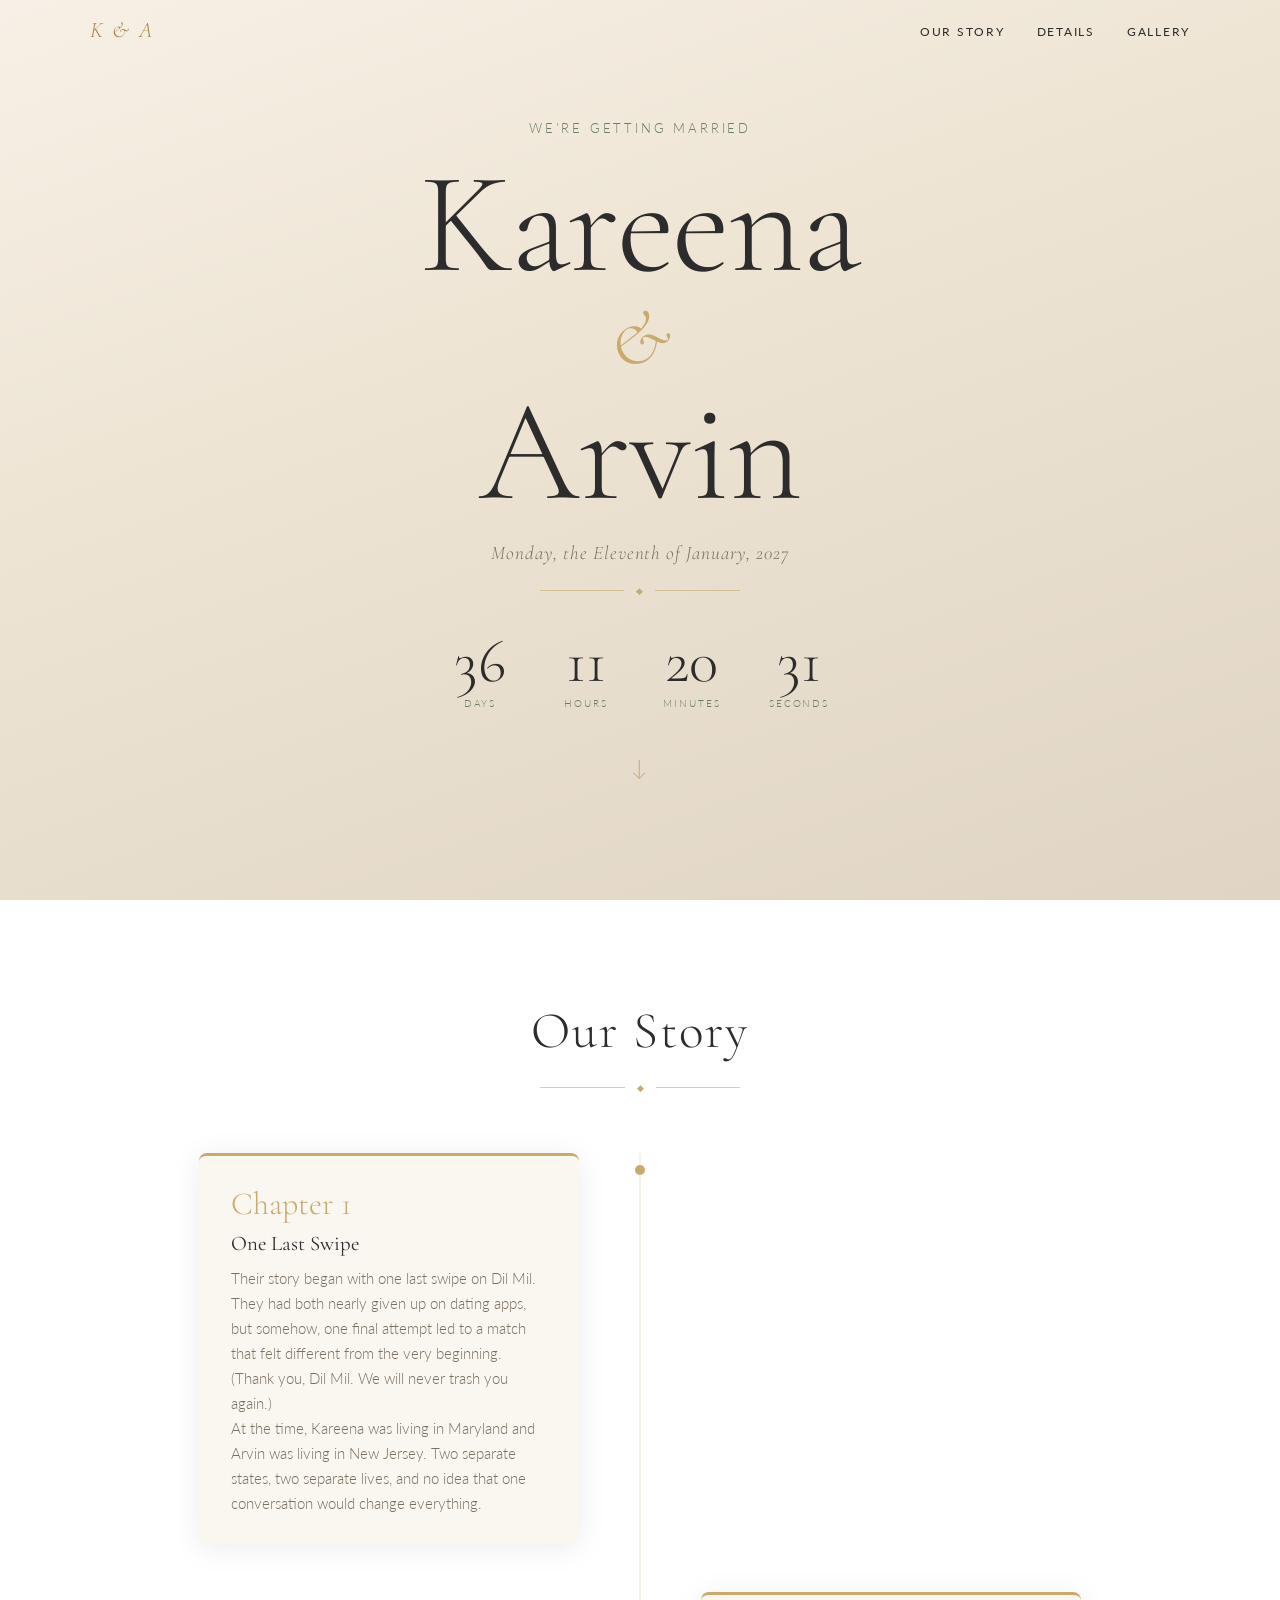
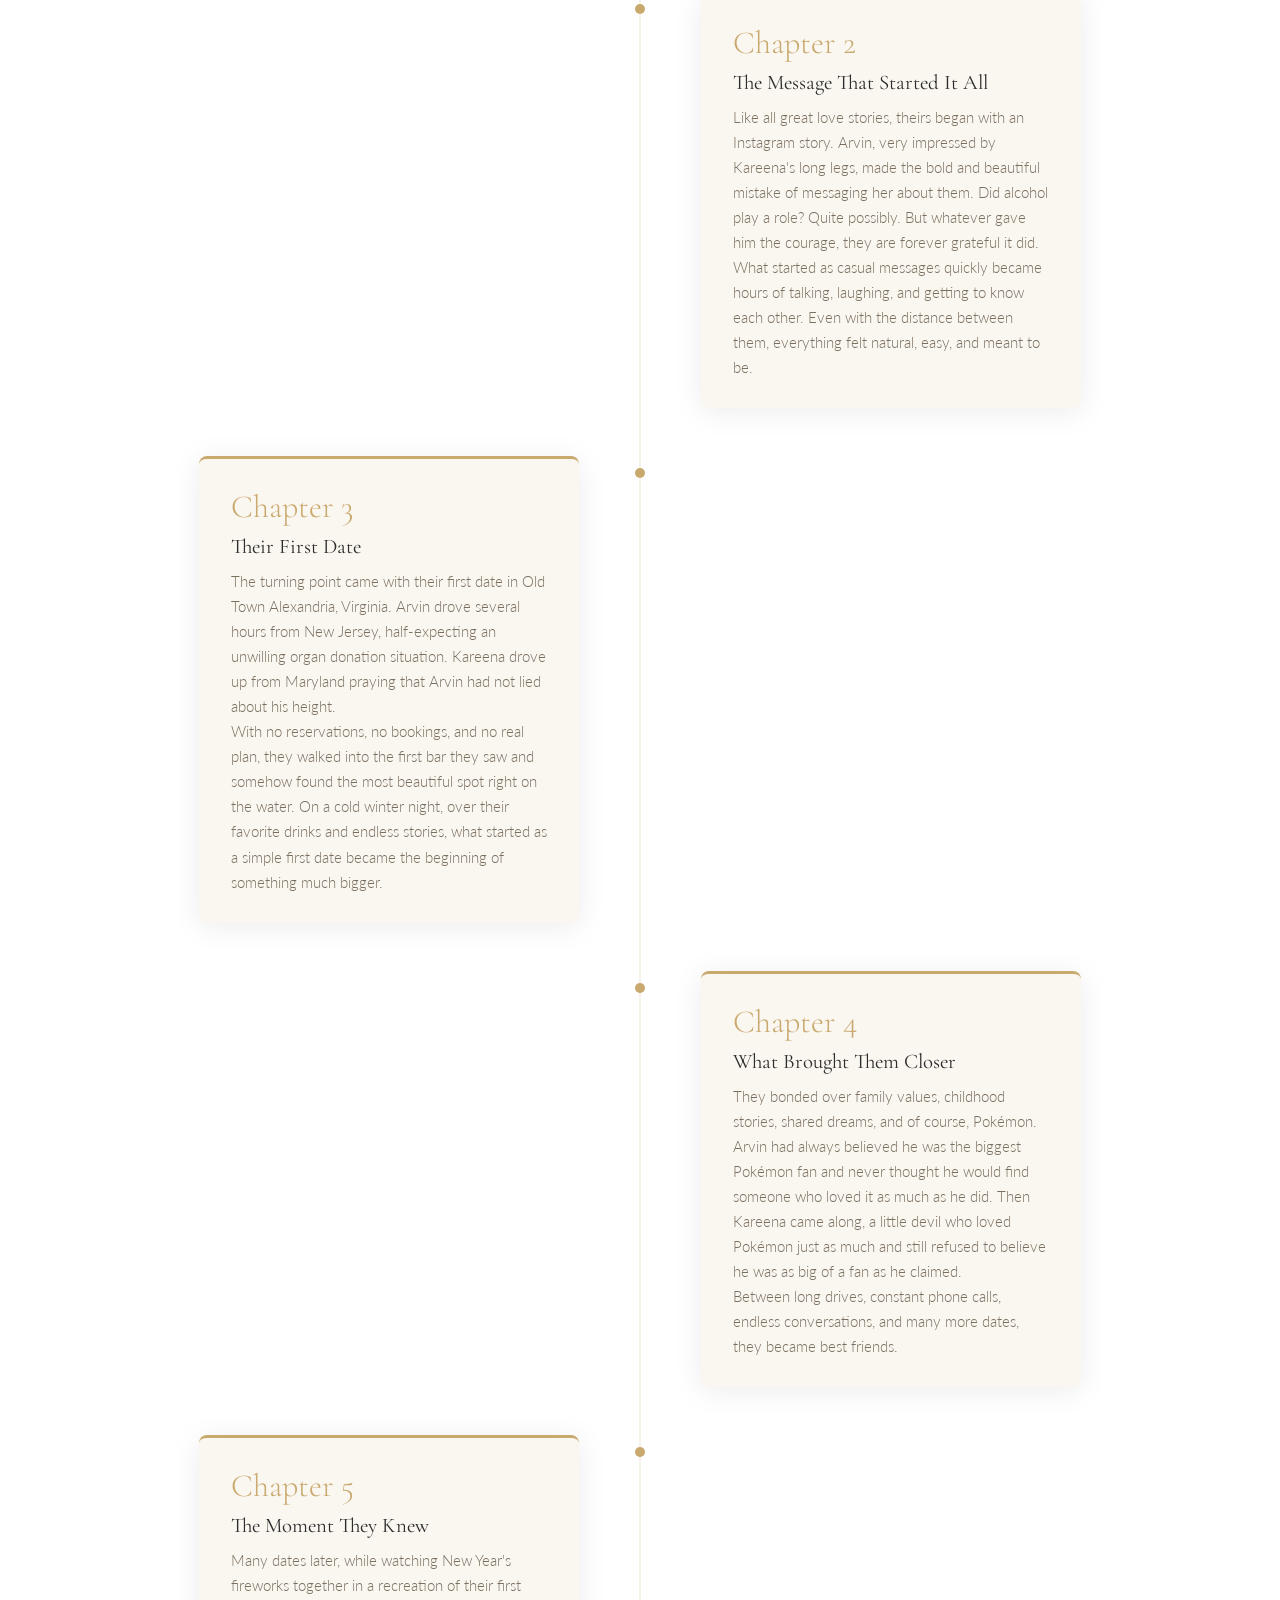
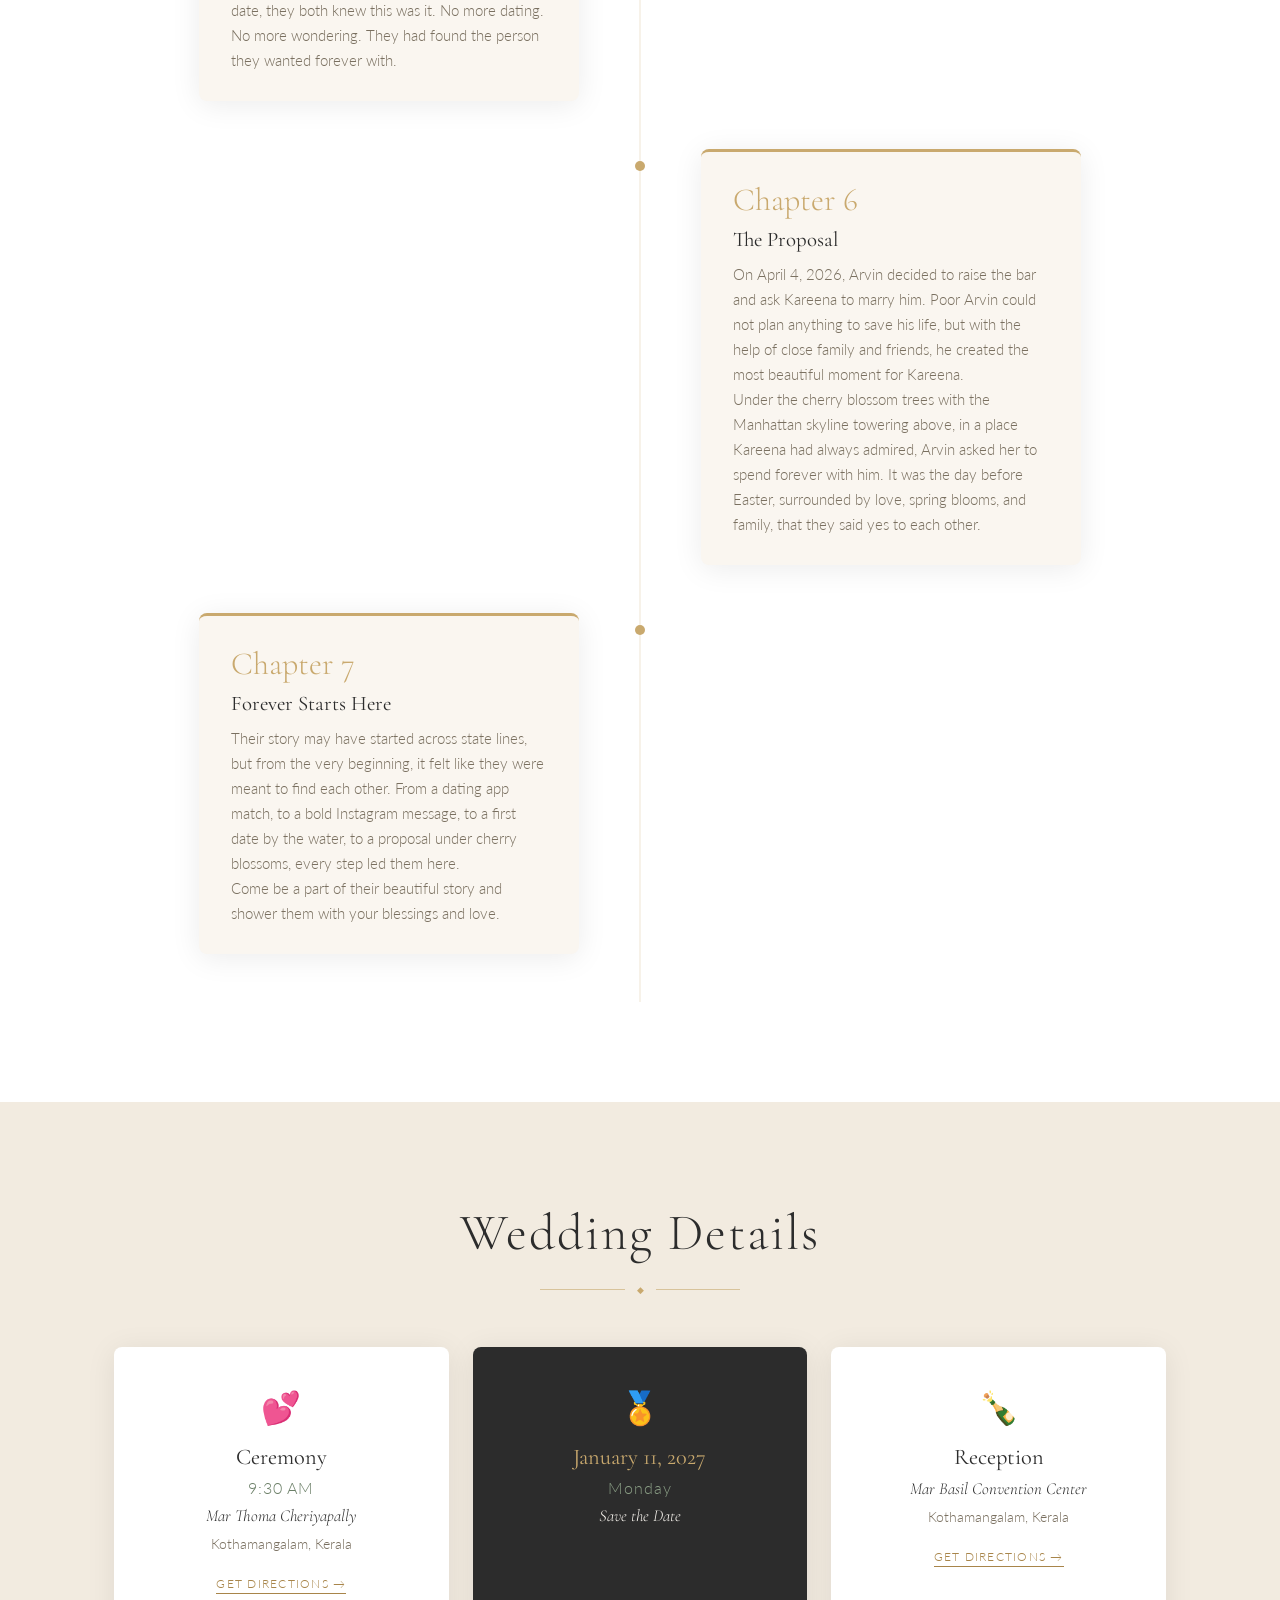
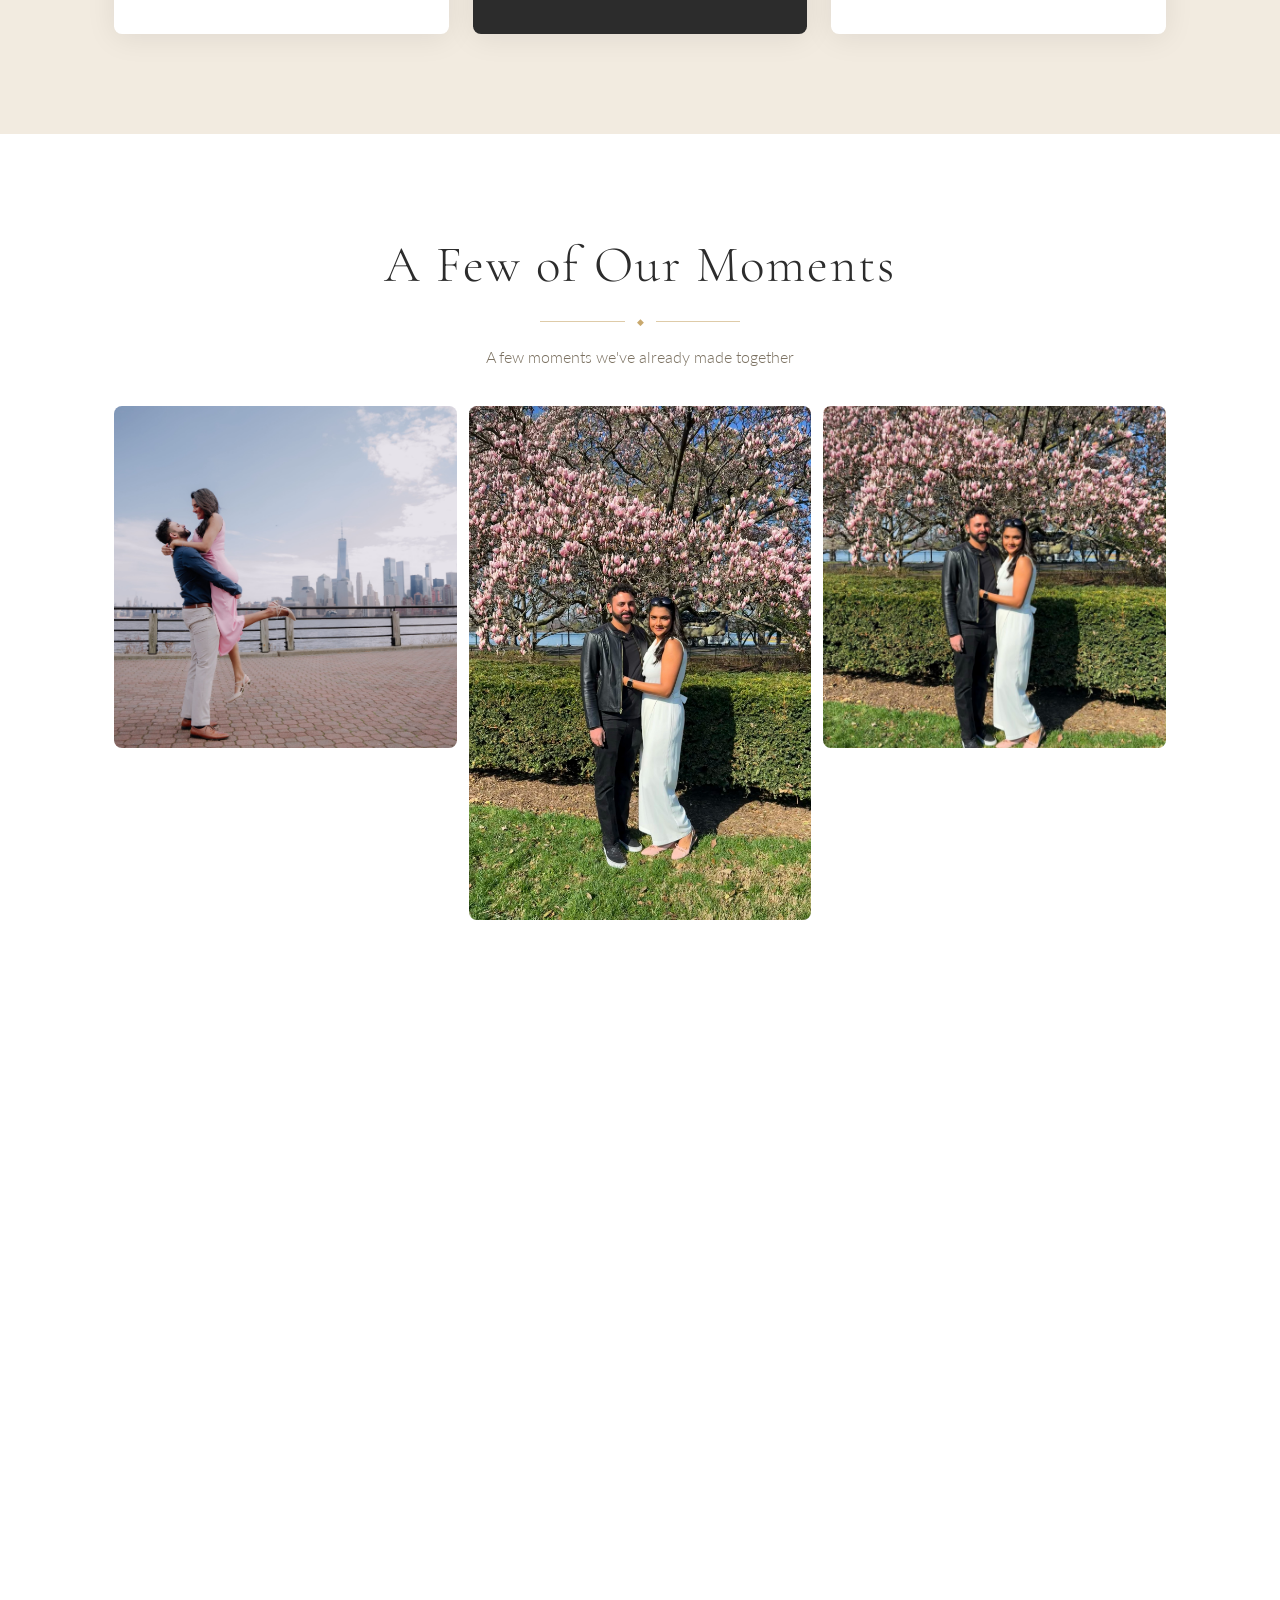
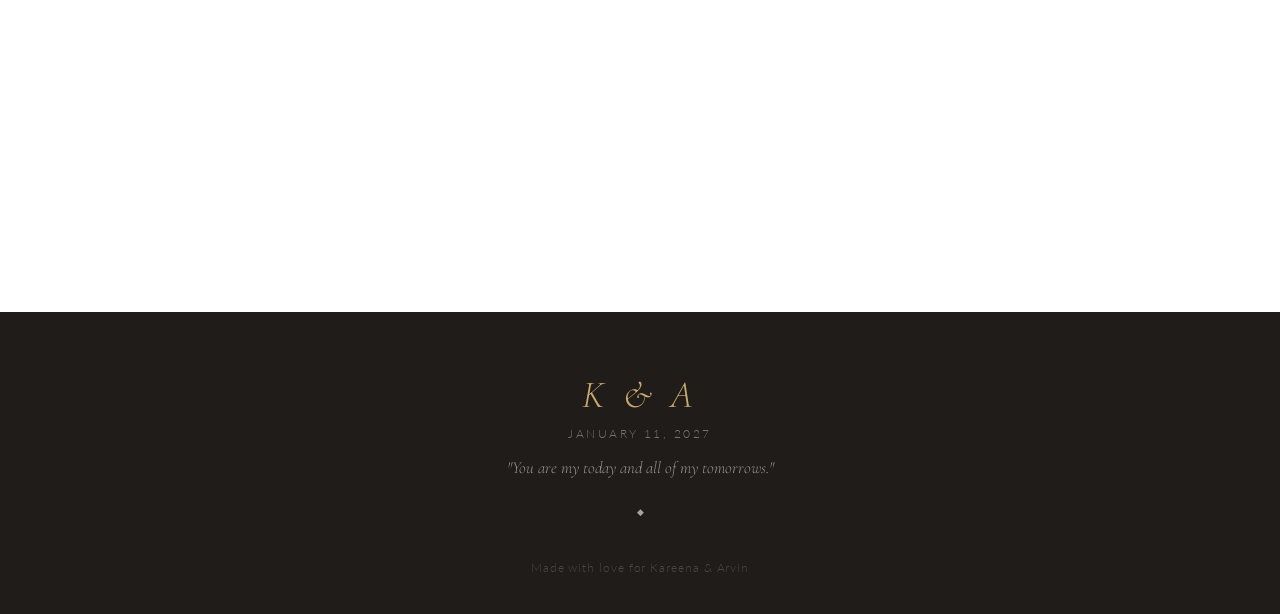
==== commit e50bd9b4: "Add five more photos to gallery section Extend the gallery mosaic to 10 photos by repeating the exis" ====
--- a/index.html
+++ b/index.html
@@ -271,6 +271,21 @@
           <div class="gallery-item g5">
             <img src="images/gallery-family.jpg" alt="Kareena and Arvin celebrating with family" loading="lazy" />
           </div>
+          <div class="gallery-item g6">
+            <img src="images/gallery-statue-boat.jpg" alt="Kareena and Arvin embracing on a boat with the Statue of Liberty behind them" loading="lazy" />
+          </div>
+          <div class="gallery-item g7">
+            <img src="images/gallery-horse-farm.jpg" alt="Kareena and Arvin laughing beside a horse on a sunny farm" loading="lazy" />
+          </div>
+          <div class="gallery-item g8">
+            <img src="images/gallery-church-steps.jpg" alt="Kareena and Arvin dressed up on the steps of a church" loading="lazy" />
+          </div>
+          <div class="gallery-item g9">
+            <img src="images/gallery-ballroom-hallway.jpg" alt="Kareena and Arvin embracing in an ornate hallway" loading="lazy" />
+          </div>
+          <div class="gallery-item g10">
+            <img src="images/gallery-blossom-kiss.jpg" alt="Kareena kissing Arvin under a blooming cherry blossom tree" loading="lazy" />
+          </div>
         </div>
       </div>
     </section>
--- a/styles.css
+++ b/styles.css
@@ -396,7 +396,7 @@
 .gallery-grid {
   display: grid;
   grid-template-columns: repeat(3, 1fr);
-  grid-template-rows: auto auto;
+  grid-template-rows: repeat(4, auto);
   gap: 12px;
   margin-top: 40px;
 }
@@ -406,6 +406,11 @@
 .g3 { grid-column: 3; grid-row: 1; aspect-ratio: 1; }
 .g4 { grid-column: 1; grid-row: 2; aspect-ratio: 16/9; }
 .g5 { grid-column: 3; grid-row: 2; aspect-ratio: 1; }
+.g6 { grid-column: 1; grid-row: 3; aspect-ratio: 1; }
+.g7 { grid-column: 2; grid-row: 3 / 5; aspect-ratio: 2/3; }
+.g8 { grid-column: 3; grid-row: 3; aspect-ratio: 1; }
+.g9 { grid-column: 1; grid-row: 4; aspect-ratio: 16/9; }
+.g10 { grid-column: 3; grid-row: 4; aspect-ratio: 1; }
 
 .gallery-item img {
   width: 100%;
@@ -728,8 +733,8 @@
     grid-template-columns: 1fr 1fr;
     grid-template-rows: auto;
   }
-  .g1,.g3,.g4,.g5 { grid-column: auto; grid-row: auto; aspect-ratio: 1; }
-  .g2 { grid-column: auto; grid-row: auto; aspect-ratio: 1; }
+  .g1,.g3,.g4,.g5,.g6,.g8,.g9,.g10 { grid-column: auto; grid-row: auto; aspect-ratio: 1; }
+  .g2,.g7 { grid-column: auto; grid-row: auto; aspect-ratio: 1; }
 
   .timeline::before { left: 20px; }
   .timeline-item,
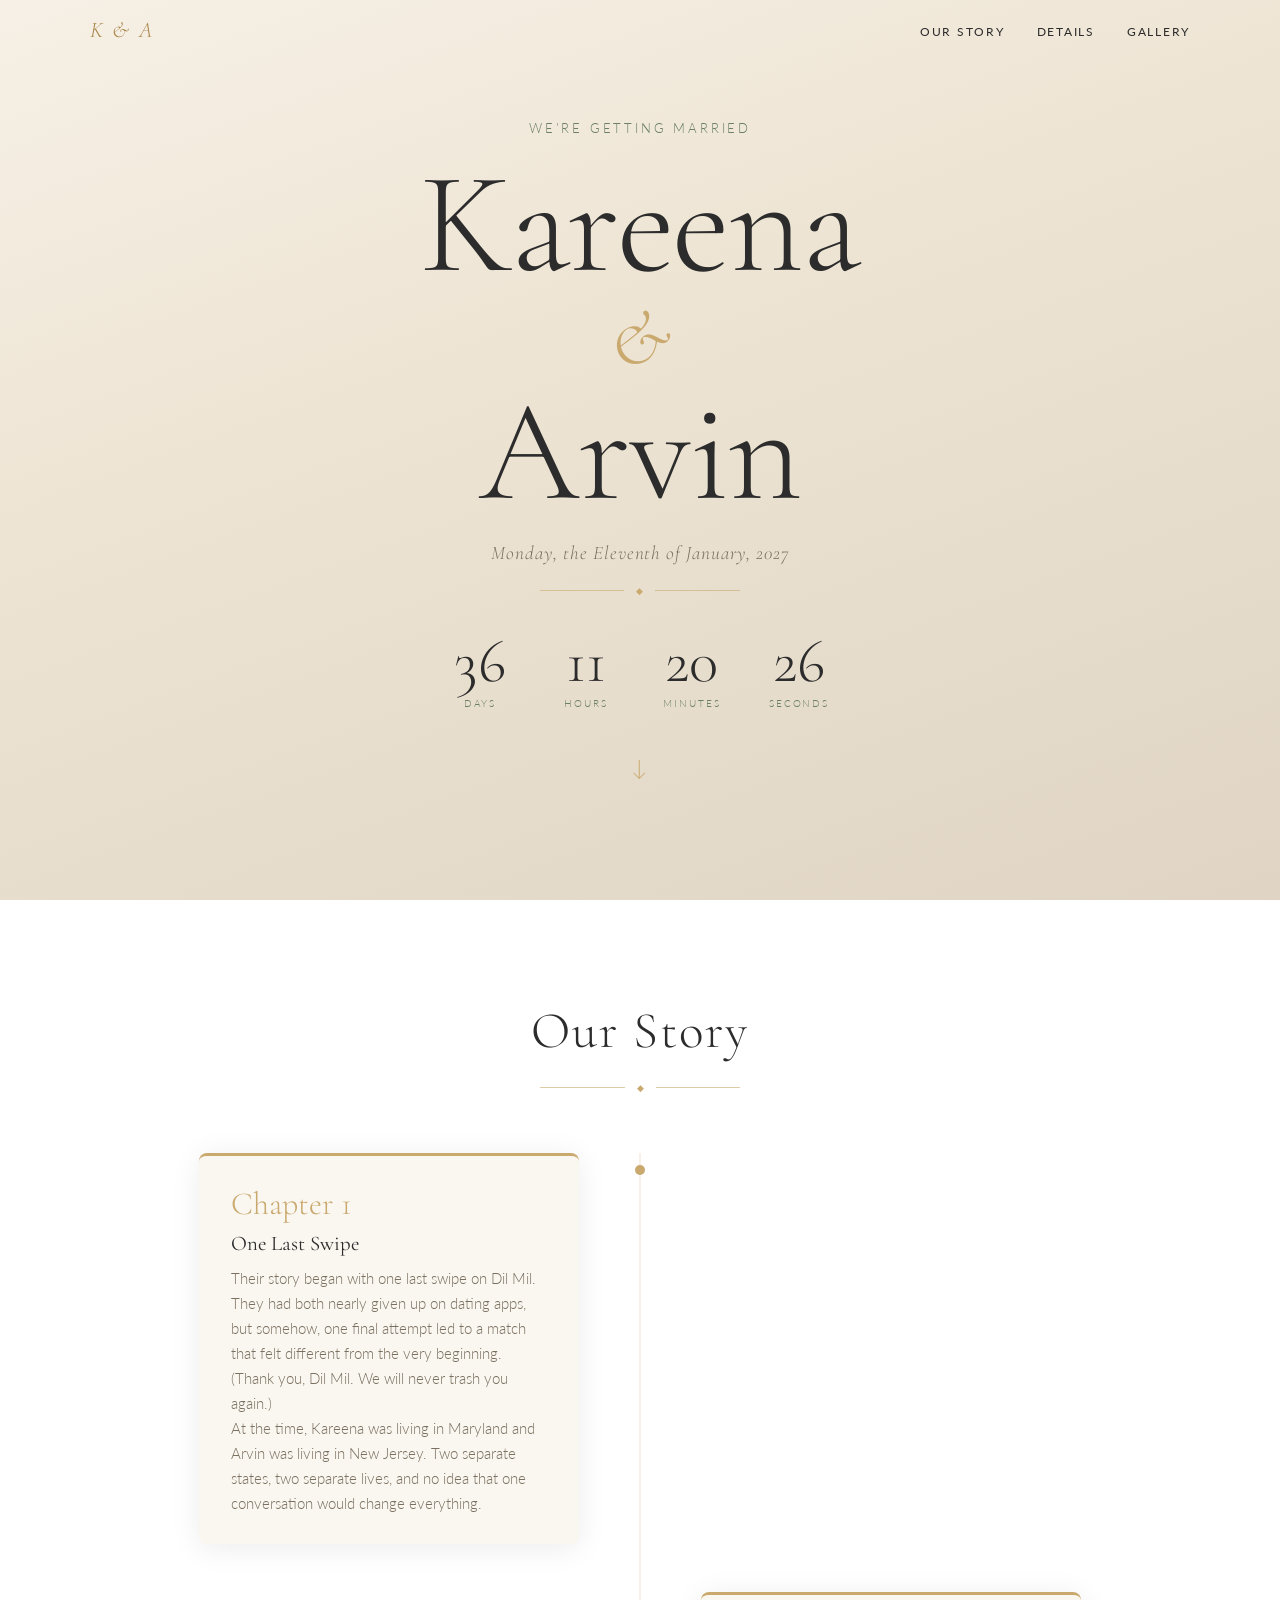
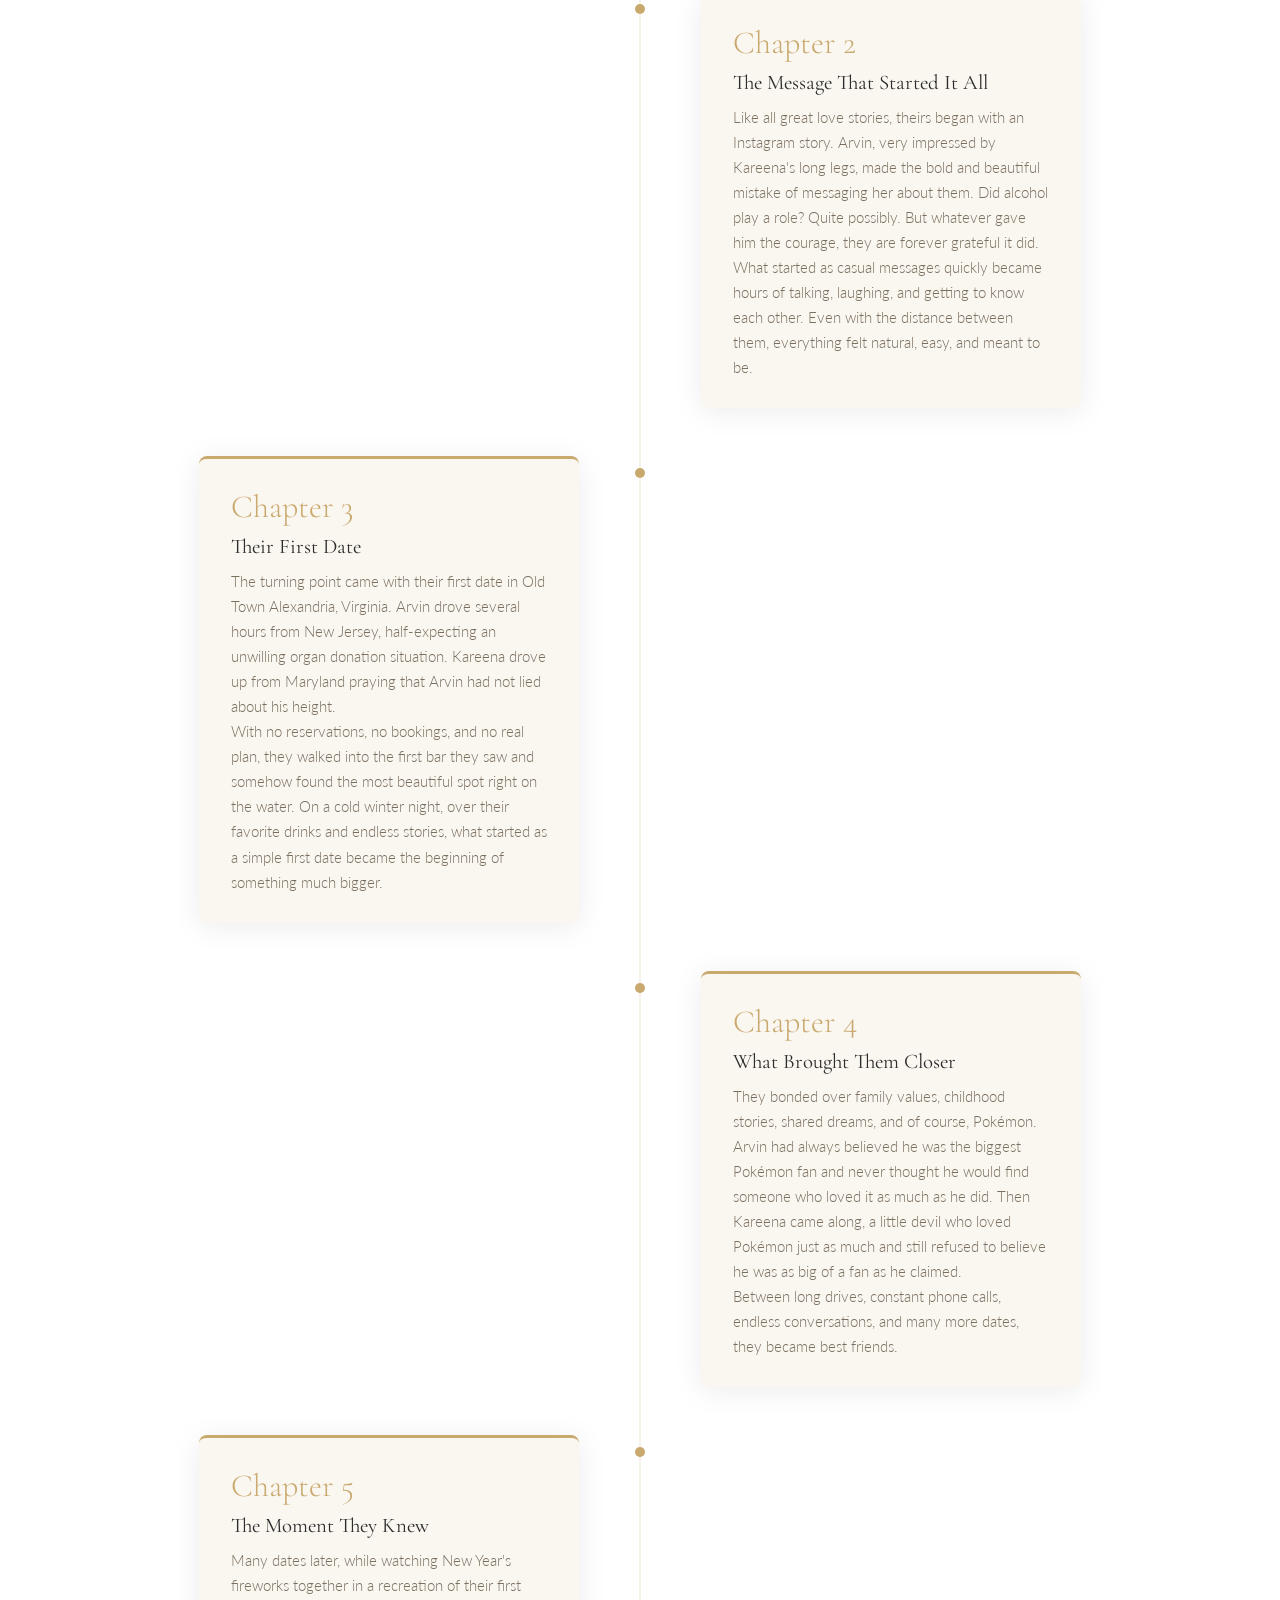
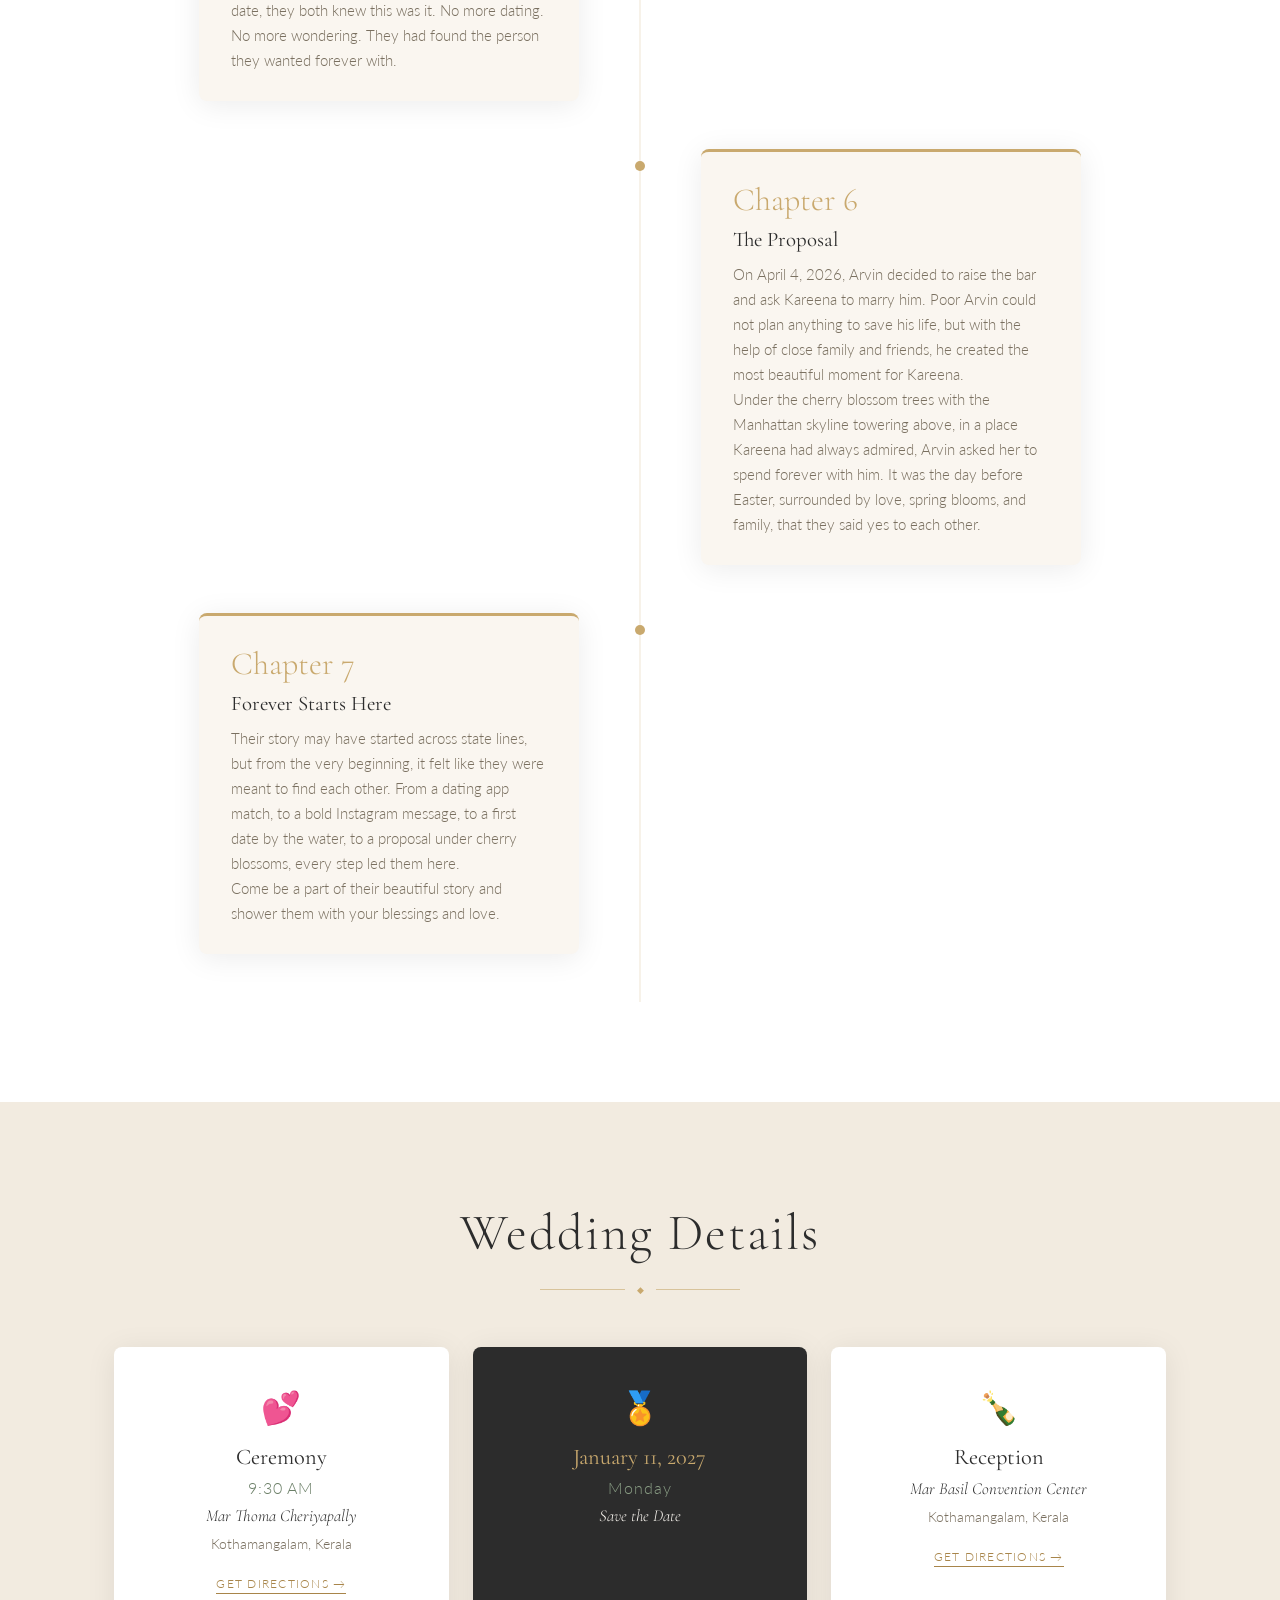
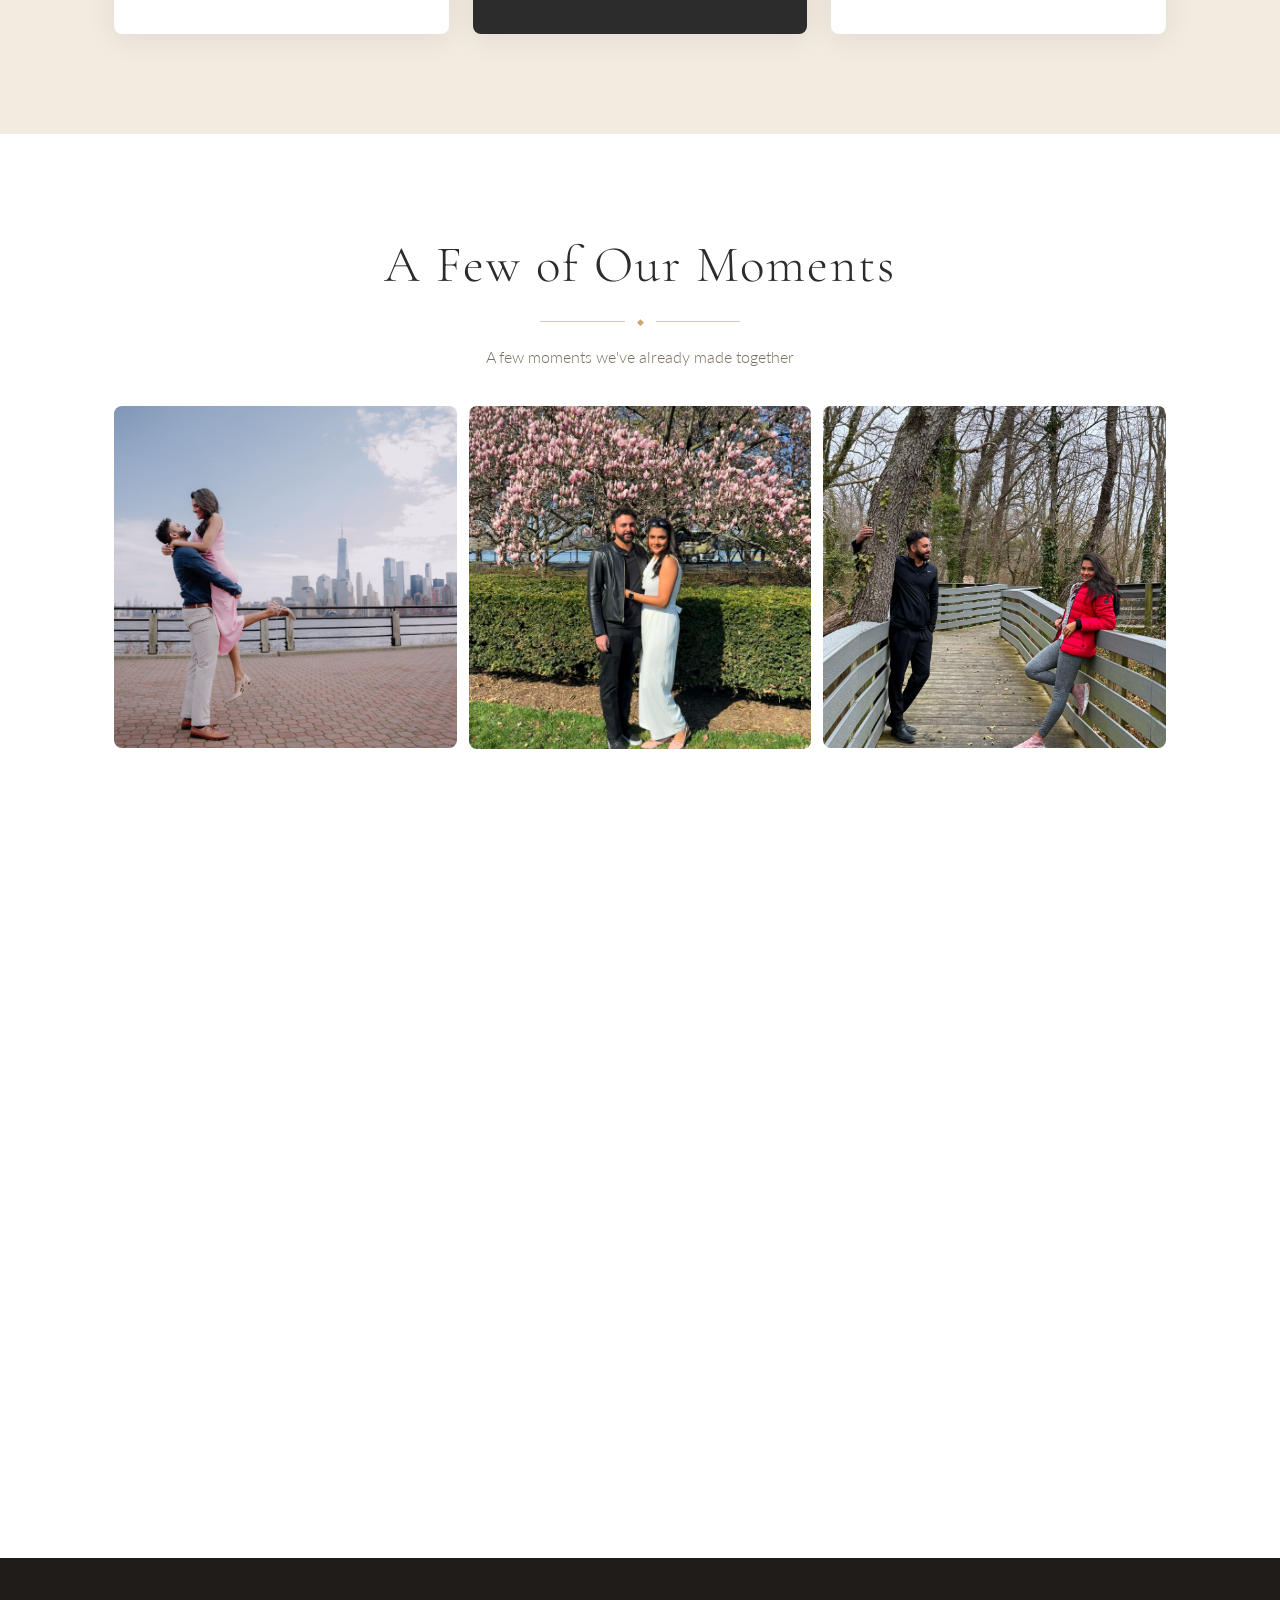
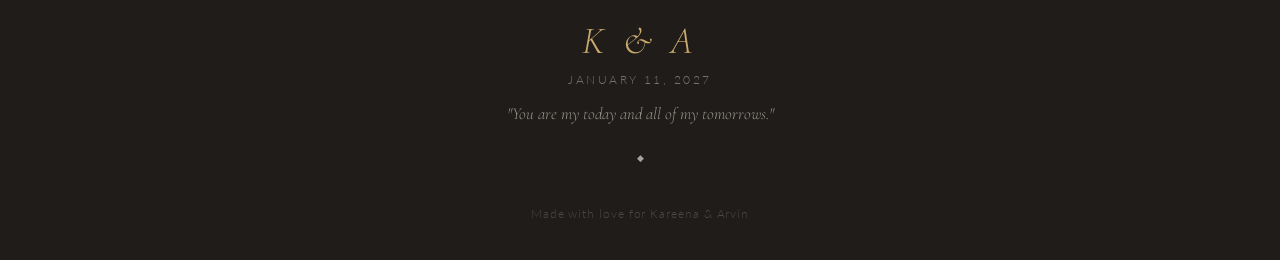
==== commit 629204f3: "Remove duplicate magnolia photo from gallery The second and third gallery photos were near-identical" ====
--- a/index.html
+++ b/index.html
@@ -256,34 +256,31 @@
         </div>
         <p class="section-sub">A few moments we've already made together</p>
         <div class="gallery-grid">
-          <div class="gallery-item g1">
+          <div class="gallery-item">
             <img src="images/gallery-skyline-lift.jpg" alt="Kareena and Arvin embracing along the waterfront with the Manhattan skyline behind them" loading="lazy" />
           </div>
-          <div class="gallery-item g2">
+          <div class="gallery-item">
             <img src="images/gallery-magnolia-1.jpg" alt="Kareena and Arvin standing beneath a blooming magnolia tree" loading="lazy" />
           </div>
-          <div class="gallery-item g3">
-            <img src="images/gallery-magnolia-2.jpg" alt="Kareena and Arvin smiling together under the magnolia blossoms" loading="lazy" />
-          </div>
-          <div class="gallery-item g4">
+          <div class="gallery-item">
             <img src="images/gallery-boardwalk.jpg" alt="Kareena and Arvin on a wooded boardwalk in winter" loading="lazy" />
           </div>
-          <div class="gallery-item g5">
+          <div class="gallery-item">
             <img src="images/gallery-family.jpg" alt="Kareena and Arvin celebrating with family" loading="lazy" />
           </div>
-          <div class="gallery-item g6">
+          <div class="gallery-item">
             <img src="images/gallery-statue-boat.jpg" alt="Kareena and Arvin embracing on a boat with the Statue of Liberty behind them" loading="lazy" />
           </div>
-          <div class="gallery-item g7">
+          <div class="gallery-item">
             <img src="images/gallery-horse-farm.jpg" alt="Kareena and Arvin laughing beside a horse on a sunny farm" loading="lazy" />
           </div>
-          <div class="gallery-item g8">
+          <div class="gallery-item">
             <img src="images/gallery-church-steps.jpg" alt="Kareena and Arvin dressed up on the steps of a church" loading="lazy" />
           </div>
-          <div class="gallery-item g9">
+          <div class="gallery-item">
             <img src="images/gallery-ballroom-hallway.jpg" alt="Kareena and Arvin embracing in an ornate hallway" loading="lazy" />
           </div>
-          <div class="gallery-item g10">
+          <div class="gallery-item">
             <img src="images/gallery-blossom-kiss.jpg" alt="Kareena kissing Arvin under a blooming cherry blossom tree" loading="lazy" />
           </div>
         </div>
--- a/styles.css
+++ b/styles.css
@@ -396,21 +396,10 @@
 .gallery-grid {
   display: grid;
   grid-template-columns: repeat(3, 1fr);
-  grid-template-rows: repeat(4, auto);
   gap: 12px;
   margin-top: 40px;
 }
-.gallery-item { border-radius: var(--radius); overflow: hidden; }
-.g1 { grid-column: 1; grid-row: 1; aspect-ratio: 1; }
-.g2 { grid-column: 2; grid-row: 1 / 3; aspect-ratio: 2/3; }
-.g3 { grid-column: 3; grid-row: 1; aspect-ratio: 1; }
-.g4 { grid-column: 1; grid-row: 2; aspect-ratio: 16/9; }
-.g5 { grid-column: 3; grid-row: 2; aspect-ratio: 1; }
-.g6 { grid-column: 1; grid-row: 3; aspect-ratio: 1; }
-.g7 { grid-column: 2; grid-row: 3 / 5; aspect-ratio: 2/3; }
-.g8 { grid-column: 3; grid-row: 3; aspect-ratio: 1; }
-.g9 { grid-column: 1; grid-row: 4; aspect-ratio: 16/9; }
-.g10 { grid-column: 3; grid-row: 4; aspect-ratio: 1; }
+.gallery-item { border-radius: var(--radius); overflow: hidden; aspect-ratio: 1; }
 
 .gallery-item img {
   width: 100%;
@@ -729,12 +718,7 @@
   .detail-card.featured { transform: none; }
   .detail-card.featured:hover { transform: translateY(-4px); }
 
-  .gallery-grid {
-    grid-template-columns: 1fr 1fr;
-    grid-template-rows: auto;
-  }
-  .g1,.g3,.g4,.g5,.g6,.g8,.g9,.g10 { grid-column: auto; grid-row: auto; aspect-ratio: 1; }
-  .g2,.g7 { grid-column: auto; grid-row: auto; aspect-ratio: 1; }
+  .gallery-grid { grid-template-columns: 1fr 1fr; }
 
   .timeline::before { left: 20px; }
   .timeline-item,
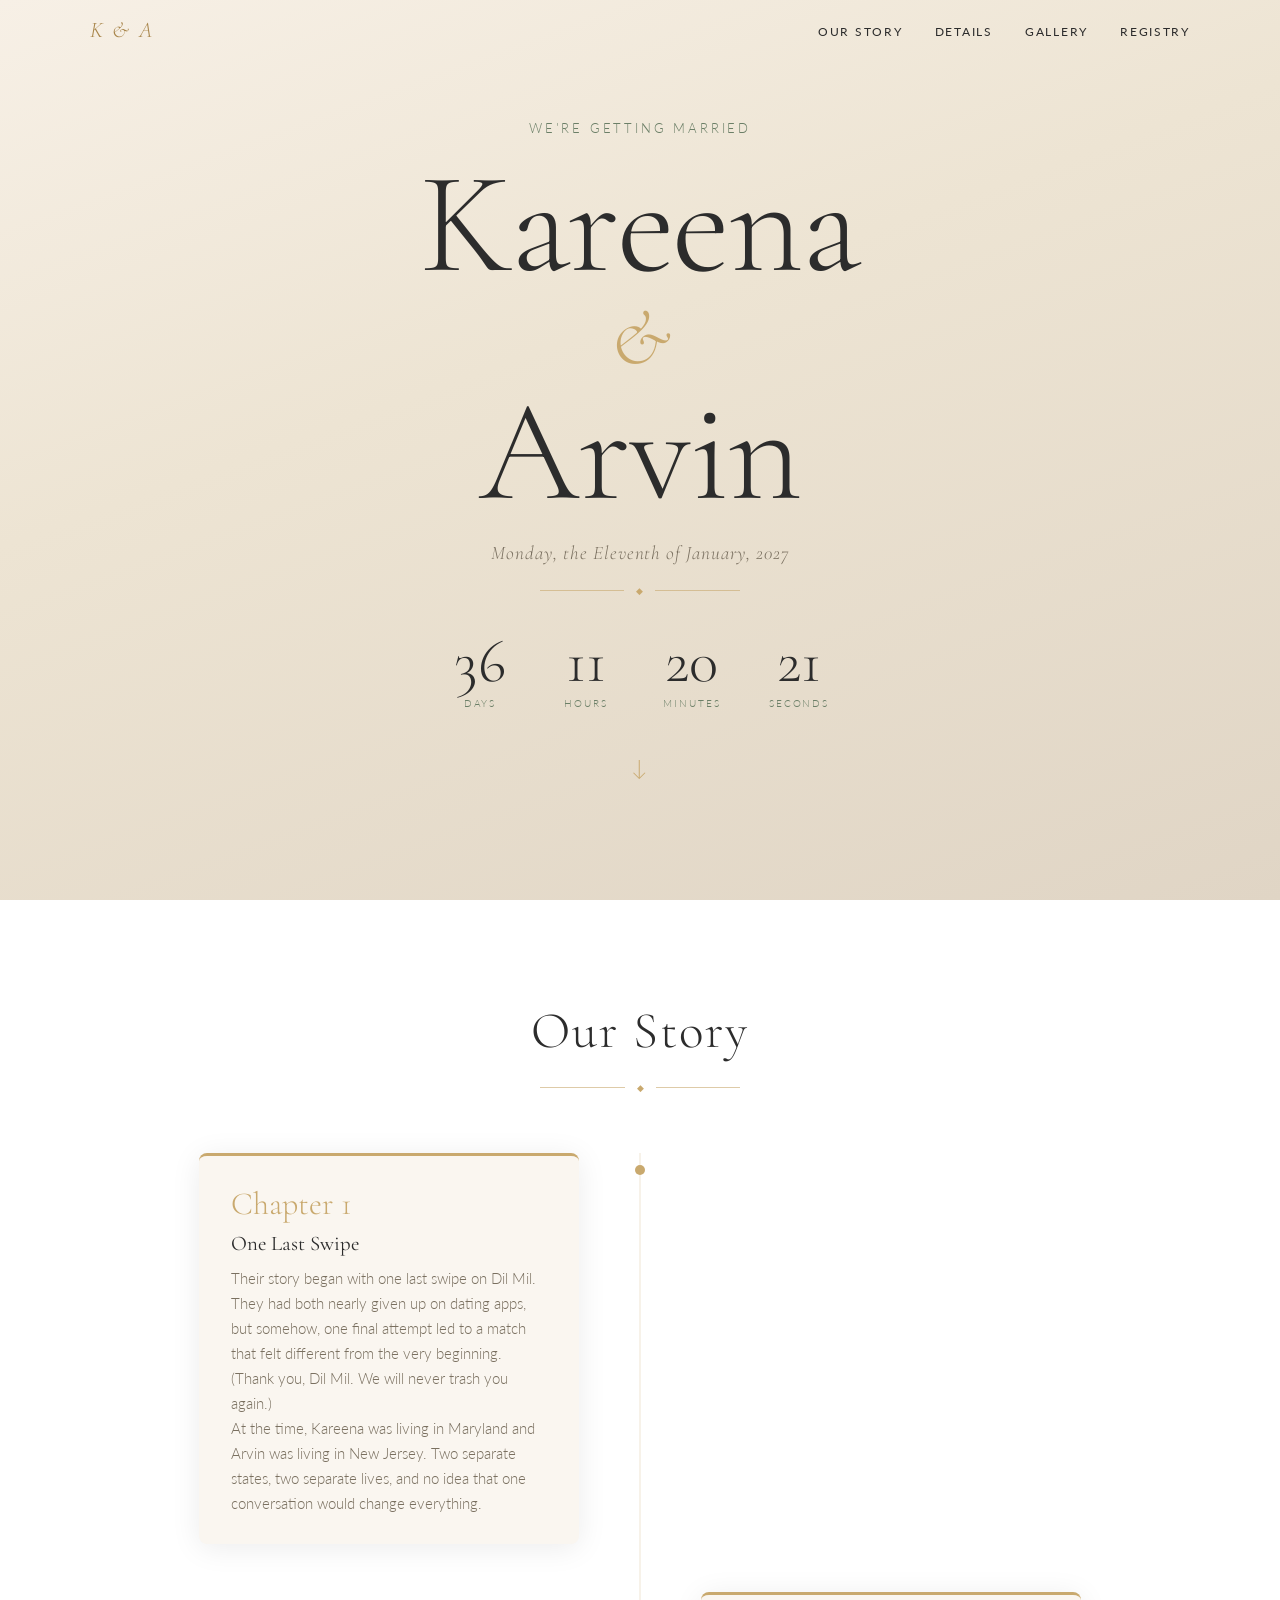
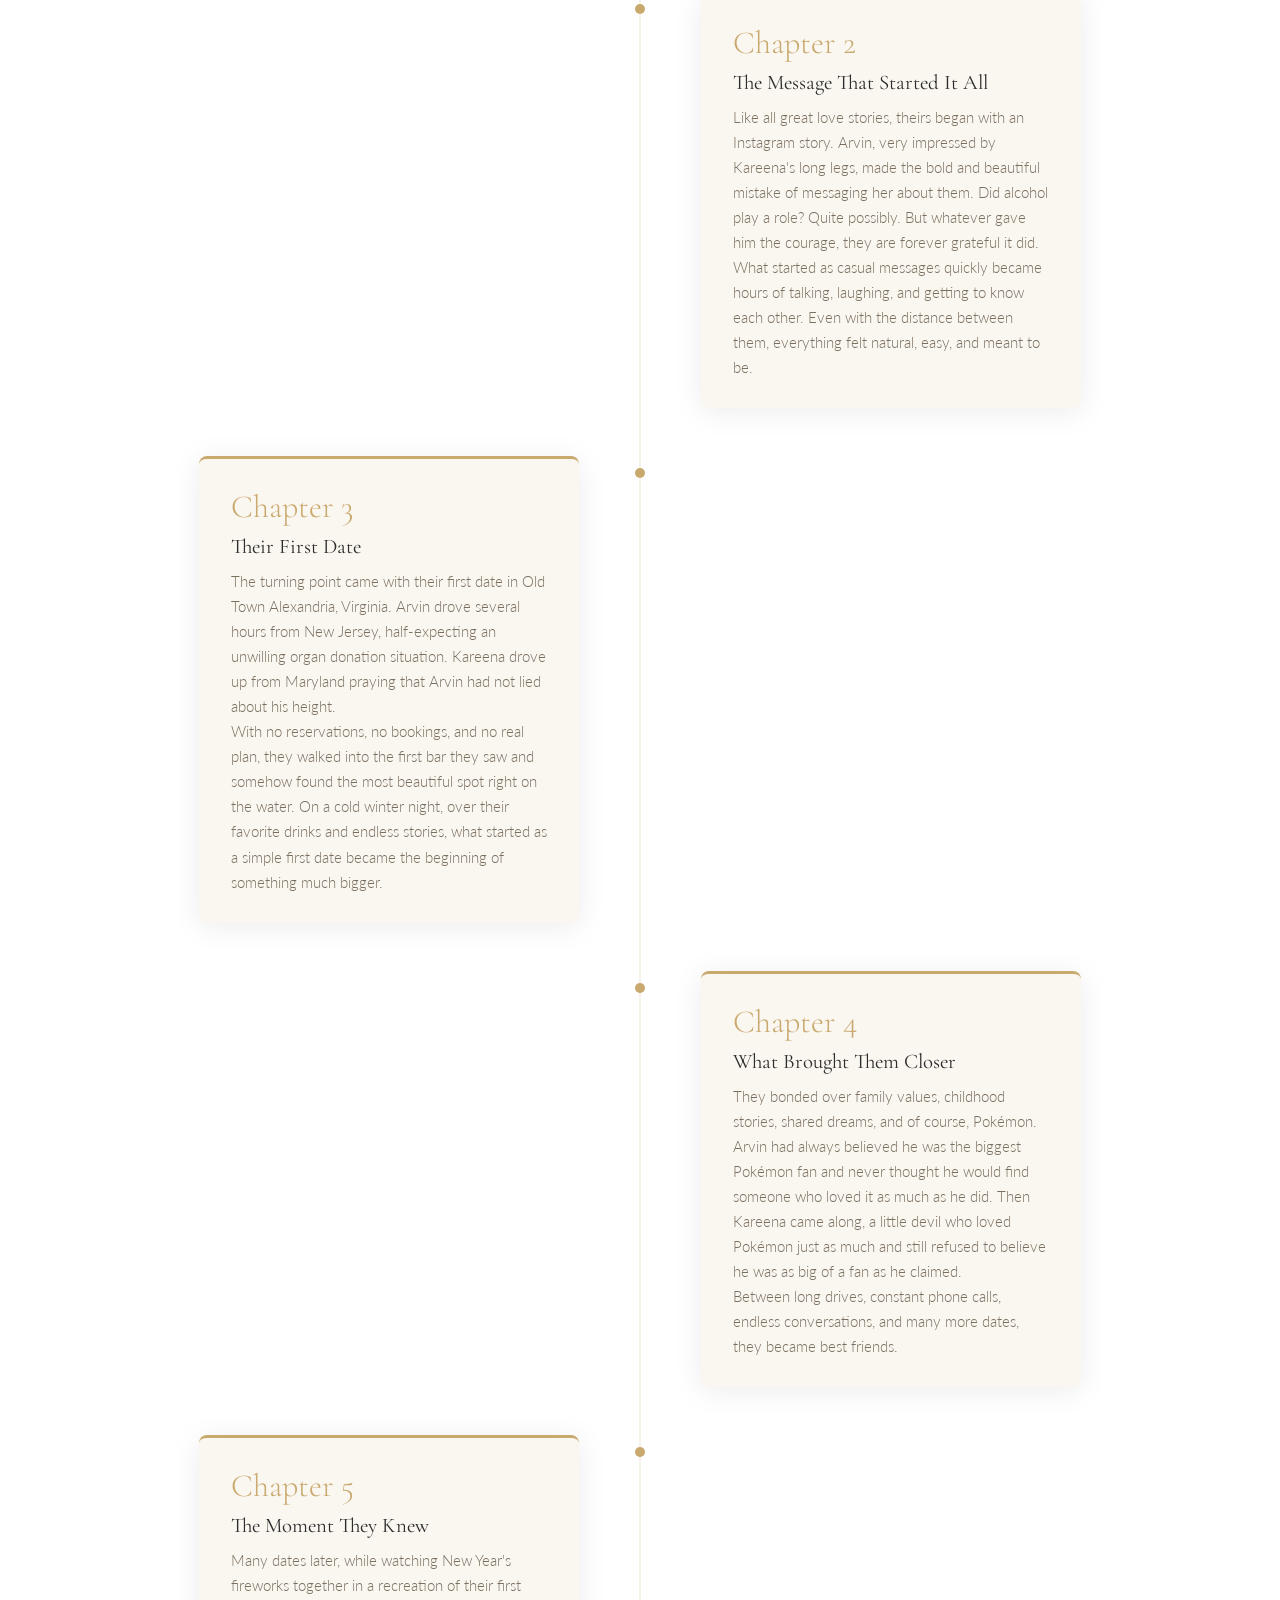
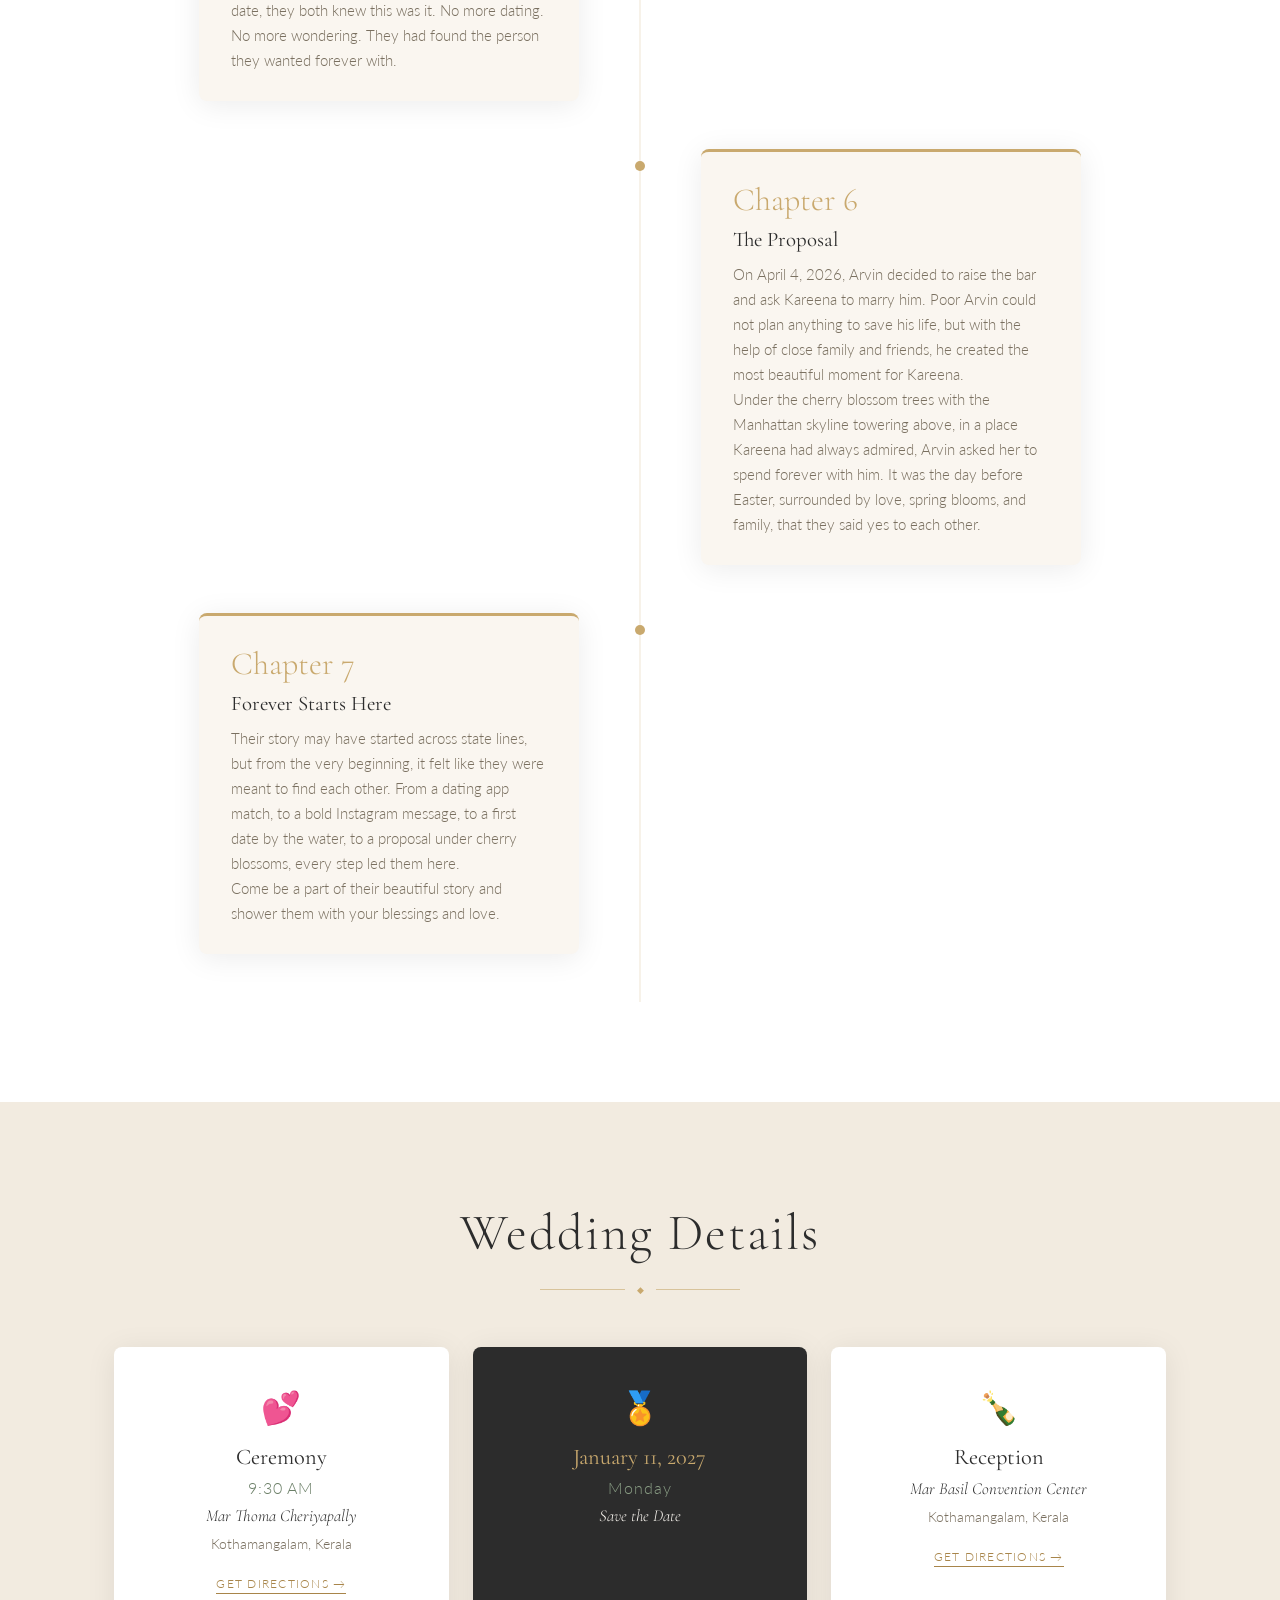
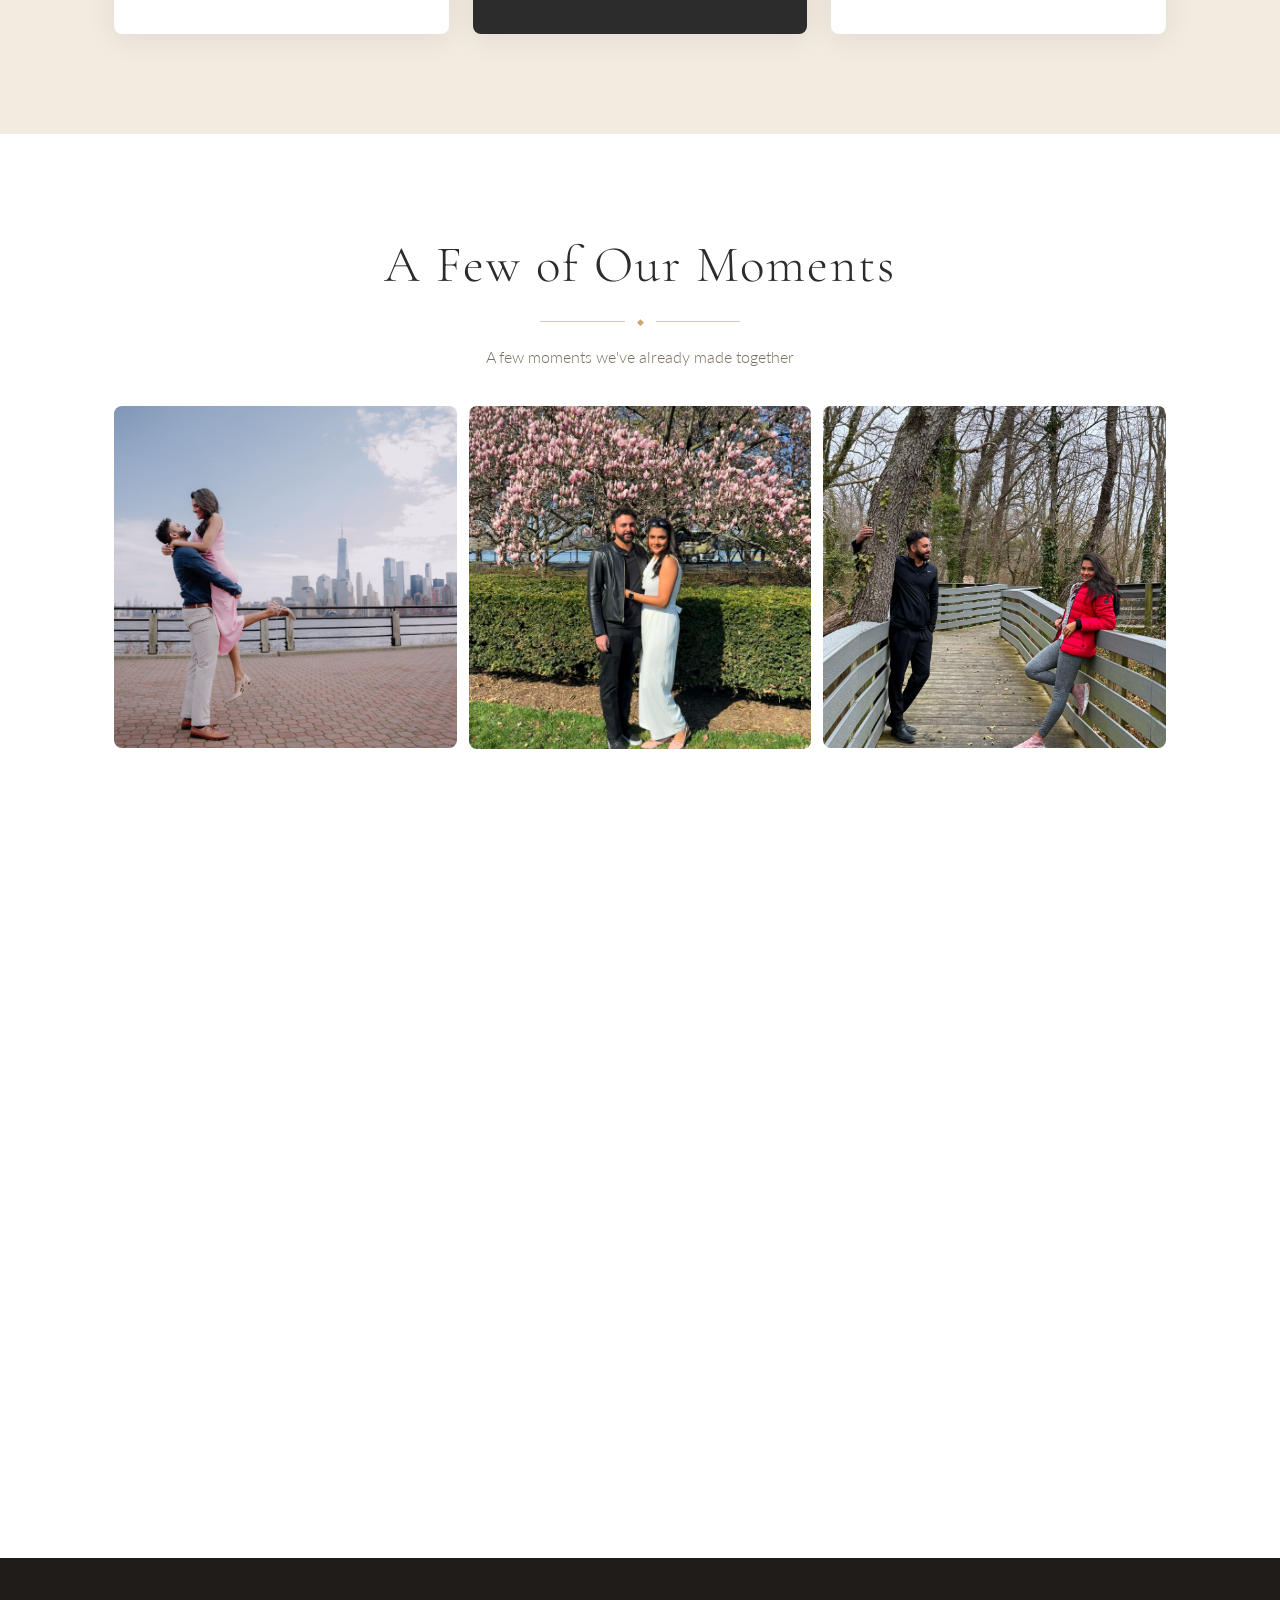
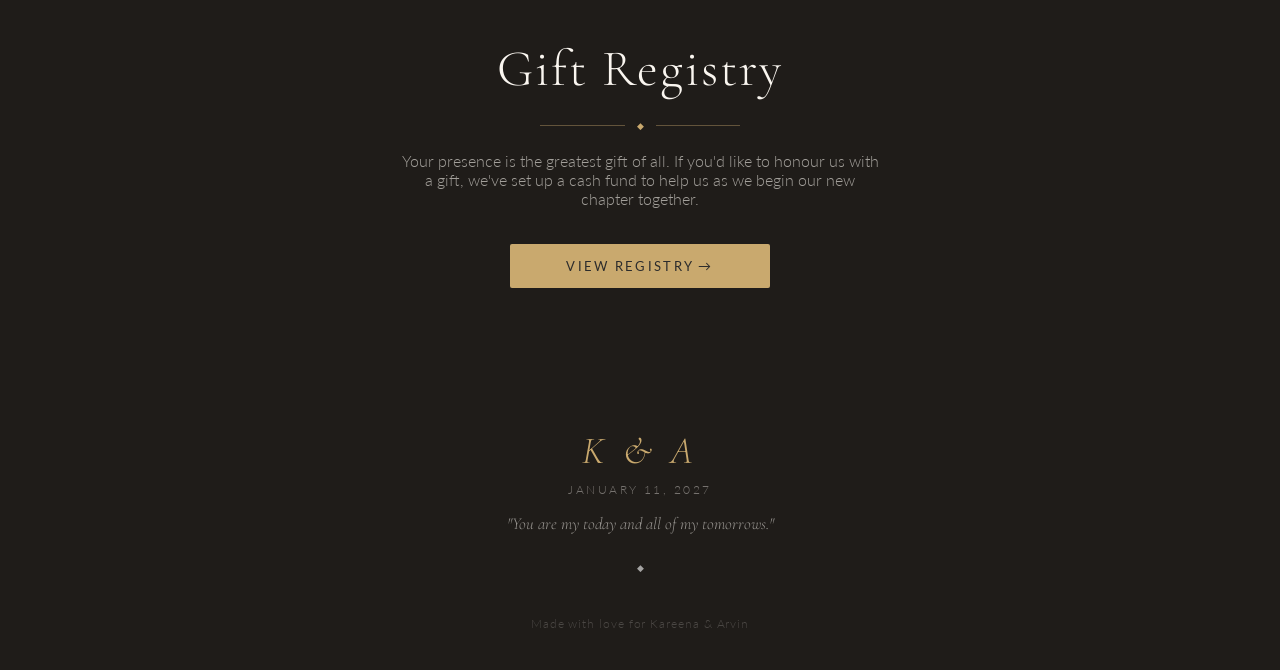
==== commit d4f15ba3: "Close September event RSVP; move gift registry to main page - summon/index.html: comment out the RSV" ====
--- a/index.html
+++ b/index.html
@@ -21,6 +21,7 @@
           <li><a href="#story">Our Story</a></li>
           <li><a href="#details">Details</a></li>
           <li><a href="#gallery">Gallery</a></li>
+          <li><a href="#registry">Registry</a></li>
           <!-- <li id="nav-rsvp"><a href="rsvp.html">RSVP</a></li> -->
         </ul>
       </div>
@@ -287,6 +288,28 @@
       </div>
     </section>
 
+    <!-- Gift Registry -->
+    <section id="registry">
+      <div class="container registry-container">
+        <h2 class="section-title">Gift Registry</h2>
+        <div class="divider">
+          <span></span><span class="diamond">◆</span><span></span>
+        </div>
+        <p class="section-sub">
+          Your presence is the greatest gift of all. If you'd like to honour us
+          with a gift, we've set up a cash fund to help us as we begin our new
+          chapter together.
+        </p>
+        <a
+          href="https://www.paypal.com/paypalme/KareenaJoseph96"
+          class="btn-registry"
+          target="_blank"
+          rel="noopener noreferrer"
+          >View Registry →</a
+        >
+      </div>
+    </section>
+
     <!-- Footer -->
     <footer id="footer">
       <p class="footer-monogram">K &amp; A</p>
